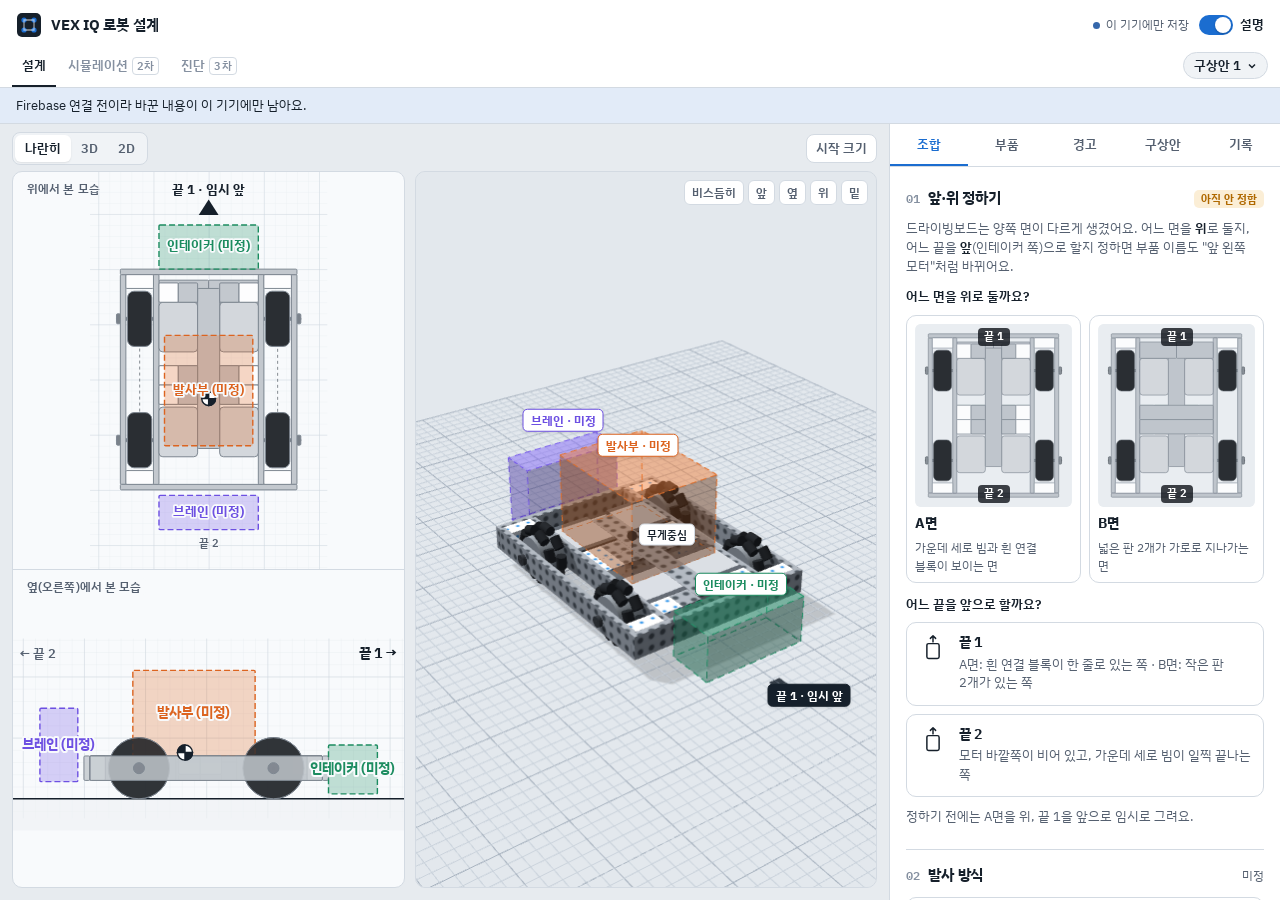
==== index.html @ 3db0b835 "VEX IQ 로봇 설계 앱 1차 (설계 탭) 올리기 - 설치형 웹앱(PWA): 안드로이드·맥·윈도우에서 설치해 쓰고, 인터넷이 없어도 열림 - 구글 로그인 + Firestore 공" ====
<!doctype html>
<html lang="ko">
<head>
<meta charset="utf-8">
<meta name="viewport" content="width=device-width,initial-scale=1,viewport-fit=cover">
<title>VEX IQ 로봇 설계</title>
<meta name="description" content="VEX IQ Level Up 로봇 구도를 옵션으로 조합하고 2D 도면·3D로 확인하며 같이 고치는 앱">
<meta name="theme-color" content="#ffffff" media="(prefers-color-scheme: light)">
<meta name="theme-color" content="#192028" media="(prefers-color-scheme: dark)">
<meta name="mobile-web-app-capable" content="yes">
<meta name="apple-mobile-web-app-title" content="VEX 설계">
<link rel="manifest" href="manifest.webmanifest">
<link rel="icon" href="icons/favicon-32.png" sizes="32x32">
<link rel="apple-touch-icon" href="icons/apple-touch-icon.png">
<link rel="preconnect" href="https://fonts.googleapis.com">
<link rel="preconnect" href="https://fonts.gstatic.com" crossorigin>
<link rel="stylesheet" href="https://fonts.googleapis.com/css2?family=IBM+Plex+Mono:wght@400;500;600&family=IBM+Plex+Sans+KR:wght@400;500;600;700&display=swap">
<style>:root{color-scheme:light;padding:env(safe-area-inset-top,0px) 0 env(safe-area-inset-bottom,0px)}body{margin:0;font:14px system-ui,sans-serif}img{max-width:100%}[hidden]{display:none!important}
:root{
  /* Layout: drafting table — 2D drawing beside the 3D model, configurator rail on the right; on phones the model pins to the top and the rail scrolls under it */
  --bg:#e7ebef; --paper:#f8fafc; --surface:#ffffff; --surface-2:#f0f3f6;
  --ink:#16202b; --muted:#556070; --faint:#8590a0;
  --line:#d3dae2; --line-strong:#b2bcc7;
  --accent:#1b6dd0; --accent-soft:#e0ecfb; --accent-ink:#ffffff;
  --c-launch:#dc6420; --c-intake:#1c8c60; --c-brain:#6d50e2; --c-custom:#4c6990;
  --ok:#1b8253; --warn:#b06900; --danger:#c93232; --info:#3567ab;
  --ok-soft:#ddf2e7; --warn-soft:#fbeed6; --danger-soft:#fbe3e3; --info-soft:#e2ebf8;
  --p-beam:#c3c8ce; --p-edge:#7f8892; --p-conn:#fdfdfe; --p-motor:#d3d7dc; --p-cap:#686e76;
  --p-wheel:#2a2e33; --p-shaft:#7a818a; --p-band:#bf8526; --p-bag:#e6b51a;
  --grid:#e4e9ee; --grid-major:#cbd3dc;
  --scene-bg:#e3e8ed; --scene-grid:#cbd3dc; --scene-grid-major:#a9b4c0;
  --shadow:0 1px 2px rgba(20,30,45,.06),0 6px 18px rgba(20,30,45,.08);
  --f-sans:"IBM Plex Sans KR","Apple SD Gothic Neo","Malgun Gothic",system-ui,sans-serif;
  --f-mono:"IBM Plex Mono",ui-monospace,SFMono-Regular,Menlo,monospace;
  --r:10px; --r-sm:7px;
  --vh-view:clamp(270px,46vh,470px);
}
@media (prefers-color-scheme:dark){:root:not([data-theme="light"]){
  --bg:#0e1318; --paper:#141a21; --surface:#192028; --surface-2:#202933;
  --ink:#e2e8ee; --muted:#99a4b0; --faint:#6b7785;
  --line:#27303a; --line-strong:#3a4552;
  --accent:#5aa1ff; --accent-soft:#15304f; --accent-ink:#06101c;
  --c-launch:#ff8c4b; --c-intake:#3cc18b; --c-brain:#9c88ff; --c-custom:#88a4c9;
  --ok:#3bcd8c; --warn:#f0a53f; --danger:#ff6a6a; --info:#6fa8ff;
  --ok-soft:#11331f; --warn-soft:#382811; --danger-soft:#3b1717; --info-soft:#142944;
  --p-beam:#a4abb4; --p-edge:#d1d6dc; --p-conn:#e8ecf0; --p-motor:#b4bac2; --p-cap:#4b525a;
  --p-wheel:#090b0d; --p-shaft:#9ba2aa; --p-band:#e0a54a; --p-bag:#f2c632;
  --grid:#1b232c; --grid-major:#2a3440;
  --scene-bg:#11171d; --scene-grid:#222b35; --scene-grid-major:#34404d;
  --shadow:0 1px 2px rgba(0,0,0,.3),0 8px 22px rgba(0,0,0,.3);
  color-scheme:dark}}
:root[data-theme="dark"]{
  --bg:#0e1318; --paper:#141a21; --surface:#192028; --surface-2:#202933;
  --ink:#e2e8ee; --muted:#99a4b0; --faint:#6b7785;
  --line:#27303a; --line-strong:#3a4552;
  --accent:#5aa1ff; --accent-soft:#15304f; --accent-ink:#06101c;
  --c-launch:#ff8c4b; --c-intake:#3cc18b; --c-brain:#9c88ff; --c-custom:#88a4c9;
  --ok:#3bcd8c; --warn:#f0a53f; --danger:#ff6a6a; --info:#6fa8ff;
  --ok-soft:#11331f; --warn-soft:#382811; --danger-soft:#3b1717; --info-soft:#142944;
  --p-beam:#a4abb4; --p-edge:#d1d6dc; --p-conn:#e8ecf0; --p-motor:#b4bac2; --p-cap:#4b525a;
  --p-wheel:#090b0d; --p-shaft:#9ba2aa; --p-band:#e0a54a; --p-bag:#f2c632;
  --grid:#1b232c; --grid-major:#2a3440;
  --scene-bg:#11171d; --scene-grid:#222b35; --scene-grid-major:#34404d;
  --shadow:0 1px 2px rgba(0,0,0,.3),0 8px 22px rgba(0,0,0,.3);
  color-scheme:dark}

*{box-sizing:border-box}
[hidden]{display:none!important}
html,body{height:100%}
body{background:var(--bg);color:var(--ink);font-family:var(--f-sans);font-size:14px;line-height:1.5;-webkit-font-smoothing:antialiased;-webkit-tap-highlight-color:transparent;word-break:keep-all;overflow-wrap:break-word}
button,input,select{font:inherit;color:inherit}
button{cursor:pointer}
button:disabled{cursor:not-allowed}
:focus-visible{outline:2px solid var(--accent);outline-offset:2px}
.mono{font-family:var(--f-mono);font-variant-numeric:tabular-nums}
.app{display:flex;flex-direction:column;min-height:100%}

/* ---------- header ---------- */
.hd{background:var(--surface);border-bottom:1px solid var(--line);padding-inline:16px;position:relative;z-index:8}
.hd-row{display:flex;align-items:center;gap:10px;min-height:50px}
.brand{display:flex;align-items:center;gap:9px;min-width:0}
.brand-mark{width:26px;height:26px;flex:none}
.brand-name{font-weight:700;font-size:15px;letter-spacing:-.015em;white-space:nowrap;overflow:hidden;text-overflow:ellipsis}
.hd-right{margin-left:auto;display:flex;align-items:center;gap:10px;flex:none}
.sync{display:inline-flex;align-items:center;gap:6px;font-size:12px;color:var(--muted);white-space:nowrap}
.sync i{width:7px;height:7px;border-radius:50%;background:var(--faint);display:inline-block}
.sync[data-s="saved"] i{background:var(--ok)}
.sync[data-s="saving"] i{background:var(--warn)}
.sync[data-s="error"] i,.sync[data-s="ro"] i{background:var(--danger)}
.sync[data-s="local"] i{background:var(--info)}
.peers{display:flex;align-items:center}
.peer{display:inline-flex;align-items:center;gap:6px;font-size:12px;color:var(--muted);padding:2px 8px 2px 2px;border:1px solid var(--line);border-radius:99px;background:var(--surface-2);margin-left:4px;max-width:150px}
.peer img,.peer .av{width:20px;height:20px;border-radius:50%;flex:none}
.peer .av{display:grid;place-items:center;font-size:10px;font-weight:700;color:#fff}
.peer .pn{white-space:nowrap;overflow:hidden;text-overflow:ellipsis}
.switch{display:inline-flex;align-items:center;gap:7px;cursor:pointer;user-select:none;font-size:13px;font-weight:600}
.switch input{position:absolute;opacity:0;width:1px;height:1px}
.switch .sw{width:34px;height:20px;border-radius:99px;background:var(--line-strong);position:relative;transition:background .15s;flex:none}
.switch .sw::after{content:"";position:absolute;top:2px;left:2px;width:16px;height:16px;border-radius:50%;background:var(--surface);box-shadow:0 1px 2px rgba(0,0,0,.25);transition:transform .15s}
.switch input:checked+.sw{background:var(--accent)}
.switch input:checked+.sw::after{transform:translateX(14px)}
.switch input:focus-visible+.sw{outline:2px solid var(--accent);outline-offset:2px}
.apptabs{display:flex;align-items:center;gap:2px;overflow-x:auto;scrollbar-width:none;margin-inline:-4px}
.apptabs::-webkit-scrollbar{display:none}
.apptab{border:0;background:none;padding:6px 10px 9px;font-size:13px;font-weight:600;color:var(--muted);border-bottom:2px solid transparent;white-space:nowrap}
.apptab.on{color:var(--ink);border-bottom-color:var(--ink)}
.apptab:disabled{color:var(--faint);cursor:default}
.apptab small{font-size:10.5px;font-weight:600;letter-spacing:.02em;border:1px solid var(--line);border-radius:4px;padding:0 4px;margin-left:4px;color:var(--faint)}
.design-pick{margin-left:auto;display:inline-flex;align-items:center;gap:6px;border:1px solid var(--line);background:var(--surface-2);border-radius:99px;padding:3px 10px;font-size:12.5px;font-weight:600;white-space:nowrap;max-width:46vw;margin-bottom:5px}
.design-pick span{overflow:hidden;text-overflow:ellipsis}
.banner{padding:8px 16px;font-size:13px;background:var(--info-soft);color:var(--ink);border-bottom:1px solid var(--line)}
.banner[data-k="ro"]{background:var(--warn-soft)}

/* ---------- work area ---------- */
.work{flex:1;display:grid;grid-template-columns:minmax(0,1fr);min-height:0}
.views{position:sticky;top:env(safe-area-inset-top,0px);z-index:6;height:var(--vh-view);background:var(--bg);border-bottom:1px solid var(--line);display:grid;grid-template-rows:auto minmax(0,1fr);min-width:0}
.app.big .views{--vh-view:74vh}
.vbar{display:flex;align-items:center;gap:8px;padding:8px 12px 6px;min-width:0;flex-wrap:nowrap;overflow-x:auto;scrollbar-width:none}
.vbar::-webkit-scrollbar{display:none}
.seg{display:inline-flex;background:var(--surface-2);border:1px solid var(--line);border-radius:8px;padding:2px;flex:none}
.seg button{border:0;background:none;padding:4px 10px;border-radius:6px;font-size:12.5px;font-weight:600;color:var(--muted);white-space:nowrap}
.seg button.on{background:var(--surface);color:var(--ink);box-shadow:0 1px 2px rgba(0,0,0,.08)}
.tool{border:1px solid var(--line);background:var(--surface);border-radius:8px;padding:4px 9px;font-size:12.5px;font-weight:600;color:var(--muted);white-space:nowrap;flex:none;display:inline-flex;align-items:center;gap:5px}
.tool.on{color:var(--accent);border-color:var(--accent);background:var(--accent-soft)}
.vbar .grow{flex:1}
.stage{position:relative;display:grid;grid-template-columns:minmax(0,1fr);grid-template-rows:minmax(0,1fr);min-height:0;padding:0 12px 12px;gap:10px}
.pane2d,.pane3d{position:relative;min-height:0;min-width:0;border-radius:var(--r);overflow:hidden;border:1px solid var(--line)}
.pane2d{background:var(--paper);display:grid;grid-template-rows:minmax(0,1fr);gap:0}
.pane3d{background:var(--scene-bg)}
.views[data-v="3d"] .pane2d{display:none}
.views[data-v="2d"] .pane3d{display:none}
.sv{position:relative;min-height:0;overflow:hidden}
.sv+.sv{border-top:1px solid var(--line)}
.sv-cap{position:absolute;top:8px;left:10px;font-size:11.5px;font-weight:600;color:var(--muted);letter-spacing:.01em;pointer-events:none;background:var(--paper);padding:0 4px;border-radius:4px}
.sv svg{position:absolute;inset:0;width:100%;height:100%;display:block;touch-action:none;user-select:none;-webkit-user-select:none}
.pane2d[data-only="top"] .sv[data-sv="side"],.pane2d[data-only="side"] .sv[data-sv="top"]{display:none}
#cv{position:absolute;inset:0;width:100%;height:100%;display:block;touch-action:none}
.labels{position:absolute;inset:0;pointer-events:none;overflow:hidden}
.lbl{position:absolute;transform:translate(-50%,-100%);font-size:11.5px;font-weight:700;padding:2px 7px;border-radius:5px;background:var(--surface);color:var(--ink);border:1px solid var(--line);white-space:nowrap;box-shadow:0 1px 3px rgba(0,0,0,.12)}
.lbl[data-m="launcher"]{color:var(--c-launch);border-color:var(--c-launch)}
.lbl[data-m="intake"]{color:var(--c-intake);border-color:var(--c-intake)}
.lbl[data-m="brain"]{color:var(--c-brain);border-color:var(--c-brain)}
.lbl.front{background:var(--ink);color:var(--surface);border-color:var(--ink)}
.lbl.com{font-weight:600;font-size:11px}
.cam{position:absolute;top:8px;right:8px;display:flex;gap:4px;flex-wrap:wrap;justify-content:flex-end;max-width:70%}
.cam button{border:1px solid var(--line);background:var(--surface);border-radius:6px;font-size:11.5px;font-weight:600;padding:3px 7px;color:var(--muted)}
.nogl{position:absolute;inset:0;display:grid;place-items:center;text-align:center;padding:24px;color:var(--muted);font-size:13px}
.pick{position:absolute;left:12px;right:12px;bottom:12px;z-index:3;background:var(--surface);border:1px solid var(--line);border-radius:var(--r);box-shadow:var(--shadow);padding:10px 12px;display:grid;grid-template-columns:minmax(0,1fr) auto;gap:4px 10px;align-items:start;max-width:520px}
.pick h4{margin:0;font-size:14px;font-weight:700;display:flex;align-items:center;gap:8px;flex-wrap:wrap}
.pick p{margin:0;font-size:12.5px;color:var(--muted);grid-column:1/-1;max-width:62ch}
.pick .acts{display:flex;gap:6px;align-items:center}
.x{border:0;background:none;color:var(--muted);font-size:18px;line-height:1;padding:2px 6px;border-radius:6px}

/* chips */
.chip{display:inline-flex;align-items:center;gap:5px;font-size:11px;font-weight:700;letter-spacing:.02em;padding:1px 7px;border-radius:99px;border:1px solid var(--line);color:var(--muted);background:var(--surface-2);white-space:nowrap}
.chip.g-drive{color:var(--ink)}
.chip.g-launcher{color:var(--c-launch);border-color:color-mix(in srgb,var(--c-launch) 45%,transparent)}
.chip.g-intake{color:var(--c-intake);border-color:color-mix(in srgb,var(--c-intake) 45%,transparent)}
.chip.g-brain{color:var(--c-brain);border-color:color-mix(in srgb,var(--c-brain) 45%,transparent)}
.chip.g-custom{color:var(--c-custom)}
.chip.ghost{border-style:dashed}
.lv{display:inline-flex;align-items:center;font-size:11px;font-weight:700;padding:1px 7px;border-radius:5px;white-space:nowrap}
.lv-danger{background:var(--danger-soft);color:var(--danger)}
.lv-warn{background:var(--warn-soft);color:var(--warn)}
.lv-info{background:var(--info-soft);color:var(--info)}
.lv-ok{background:var(--ok-soft);color:var(--ok)}

/* ---------- panel ---------- */
.panel{background:var(--surface);min-width:0}
.ptabs{position:sticky;top:calc(env(safe-area-inset-top,0px) + var(--vh-view));z-index:5;display:grid;grid-template-columns:repeat(5,minmax(0,1fr));background:var(--surface);border-bottom:1px solid var(--line)}
.app.big .ptabs{top:calc(env(safe-area-inset-top,0px) + 74vh)}
.ptab{border:0;background:none;padding:11px 2px 9px;font-size:13px;font-weight:600;color:var(--muted);border-bottom:2px solid transparent;white-space:nowrap;display:inline-flex;align-items:center;justify-content:center;gap:4px}
.ptab.on{color:var(--accent);border-bottom-color:var(--accent)}
.ptab .n{font-family:var(--f-mono);font-size:10.5px;font-weight:600;min-width:17px;height:17px;border-radius:99px;display:inline-grid;place-items:center;padding:0 4px;background:var(--danger);color:#fff}
.ptab .n.w{background:var(--warn)}
.pbody{padding:6px 16px 40px;padding-bottom:calc(40px + env(safe-area-inset-bottom,0px))}
.sec{padding-block:14px;border-bottom:1px solid var(--line)}
.sec:last-child{border-bottom:0}
.sec-h{display:flex;align-items:baseline;gap:8px;margin:0 0 10px}
.sec-h h3{margin:0;font-size:15px;font-weight:700;letter-spacing:-.01em;text-wrap:balance}
.sec-h .num{font-family:var(--f-mono);font-size:11.5px;font-weight:600;color:var(--faint)}
.sec-h .aside{margin-left:auto;font-size:12px;color:var(--muted);white-space:nowrap}
.hint{font-size:12.5px;color:var(--muted);margin:0 0 10px;max-width:64ch}
.hint b{color:var(--ink);font-weight:600}
.ex-only{}
.app.noex .ex-only{display:none!important}

/* option cards — 설명 켜짐: 한 줄 한 카드(아이콘 | 이름·설명·장단점), 꺼짐: 아이콘 타일 격자 */
.cards{display:grid;grid-template-columns:minmax(0,1fr);gap:8px}
.card{position:relative;text-align:left;border:1px solid var(--line);background:var(--surface);border-radius:var(--r);padding:10px 12px;display:grid;grid-template-columns:28px minmax(0,1fr);gap:3px 12px;align-items:start;min-width:0;transition:border-color .12s,background .12s}
.card:hover{border-color:var(--line-strong)}
.card.on{border-color:var(--accent);background:var(--accent-soft);box-shadow:inset 0 0 0 1px var(--accent)}
.card svg.ic{width:28px;height:28px;color:var(--ink);grid-row:1/4;margin-top:1px}
.card.on svg.ic{color:var(--accent)}
.card .nm{font-weight:700;font-size:14px;line-height:1.35;min-width:0;grid-column:2}
.card .ds{font-size:12.5px;color:var(--muted);line-height:1.45;grid-column:2}
.card .pc{grid-column:2;display:grid;grid-template-columns:minmax(0,1fr) minmax(0,1fr);gap:10px;margin-top:3px;font-size:11.5px;line-height:1.45}
.card .pc .col{display:grid;gap:2px;align-content:start}
.card .pc .li{display:grid;grid-template-columns:11px minmax(0,1fr);gap:3px}
.card .pc .li::before{font-family:var(--f-mono);font-weight:700}
.card .pc .li.p::before{content:"+";color:var(--ok)}
.card .pc .li.m::before{content:"−";color:var(--danger)}
.app.noex .cards{grid-template-columns:repeat(var(--n,3),minmax(0,1fr));gap:6px}
.app.noex .card{display:flex;flex-direction:column;align-items:center;text-align:center;gap:4px;padding:9px 6px}
.app.noex .card .nm{font-size:12px;line-height:1.3}
.app.noex .card svg.ic{width:24px;height:24px}
#sec-orient .card{grid-template-columns:28px minmax(0,1fr)}
.app.noex #sec-orient .cards{grid-template-columns:repeat(2,minmax(0,1fr))}
.undec{margin-top:8px;border:1px dashed var(--line-strong);background:none;border-radius:99px;font-size:12px;font-weight:600;color:var(--muted);padding:3px 10px}
.undec.on{border-style:solid;border-color:var(--ink);color:var(--ink)}
.slider{display:grid;grid-template-columns:minmax(0,1fr) auto;gap:4px 12px;align-items:center;margin-top:12px}
.slider label{font-weight:600;font-size:13px}
.slider output{font-family:var(--f-mono);font-weight:600;font-size:13px}
.slider input[type=range]{grid-column:1/-1;width:100%;accent-color:var(--accent);height:28px}
.slider .ds{grid-column:1/-1;font-size:12px;color:var(--muted)}
.slider.off{opacity:.45}
.minirow{display:flex;gap:8px;flex-wrap:wrap;margin-top:12px;align-items:center}
.minirow .lab{font-weight:600;font-size:13px;margin-right:4px}

/* orientation step */
.orient{display:grid;grid-template-columns:repeat(2,minmax(0,1fr));gap:8px}
.oc{border:1px solid var(--line);background:var(--surface);border-radius:var(--r);padding:8px;text-align:left;display:grid;gap:6px;min-width:0}
.oc.on{border-color:var(--accent);background:var(--accent-soft);box-shadow:inset 0 0 0 1px var(--accent)}
.oc .ph{position:relative;border-radius:6px;overflow:hidden;background:var(--surface-2);aspect-ratio:240/280;max-width:100%}
.oc .ph img{width:100%;height:100%;object-fit:cover;display:block}
.oc .ph .end{position:absolute;left:50%;transform:translateX(-50%);font-size:10.5px;font-weight:700;background:rgba(10,14,20,.78);color:#fff;padding:1px 6px;border-radius:4px;white-space:nowrap}
.oc .ph .end.t{top:4px}
.oc .ph .end.b{bottom:4px}
.oc .nm{font-weight:700;font-size:13.5px}
.oc .ds{font-size:12px;color:var(--muted);line-height:1.45}
.oq{font-weight:600;font-size:13px;margin:12px 0 8px}
.oq:first-of-type{margin-top:0}
.stat{display:flex;align-items:center;gap:8px;flex-wrap:wrap;font-size:13px}

/* parts tab */
.selbox{border:1px solid var(--line);border-radius:var(--r);padding:12px;background:var(--surface-2);display:grid;gap:10px}
.selbox h4{margin:0;font-size:16px;font-weight:700;display:flex;align-items:center;gap:8px;flex-wrap:wrap;text-wrap:balance}
.selbox .role{font-size:12.5px;color:var(--muted);margin:0}
.selbox .txt{font-size:13px;margin:0;max-width:64ch}
.kv{display:grid;grid-template-columns:auto minmax(0,1fr);gap:3px 12px;font-size:12.5px}
.kv dt{color:var(--muted)}
.kv dd{margin:0;font-variant-numeric:tabular-nums}
.mover{display:grid;grid-template-columns:auto minmax(0,1fr);gap:12px;align-items:center}
.pad{display:grid;grid-template-columns:repeat(3,44px);grid-template-rows:repeat(3,44px);gap:4px}
.pad button,.zbtn button,.step button,.sz button{border:1px solid var(--line-strong);background:var(--surface);border-radius:8px;font-size:12px;font-weight:700;color:var(--ink);display:grid;place-items:center;line-height:1.1;padding:0}
.pad button:active,.zbtn button:active,.sz button:active{background:var(--accent-soft)}
.pad .c{border-style:dashed;color:var(--muted);font-size:10.5px;font-weight:600}
.zcol{display:grid;gap:8px;justify-items:start}
.zbtn{display:flex;gap:4px}
.zbtn button{width:64px;height:40px}
.step{display:flex;gap:4px;align-items:center;font-size:12px;color:var(--muted)}
.step button{height:28px;padding:0 9px;font-size:12px}
.step button.on{border-color:var(--accent);color:var(--accent);background:var(--accent-soft)}
.sz{display:grid;grid-template-columns:auto 34px 60px 34px;gap:6px 6px;align-items:center;font-size:12.5px}
.sz button{height:30px;font-size:16px}
.sz output{text-align:center;font-family:var(--f-mono);font-size:12.5px}
.btnrow{display:flex;gap:8px;flex-wrap:wrap}
.btn{border:1px solid var(--line-strong);background:var(--surface);border-radius:8px;padding:6px 12px;font-size:13px;font-weight:600;color:var(--ink);display:inline-flex;align-items:center;gap:6px}
.btn:hover{border-color:var(--ink)}
.btn.pri{background:var(--accent);border-color:var(--accent);color:var(--accent-ink)}
.btn.dng{color:var(--danger)}
.btn.sm{padding:4px 9px;font-size:12px}
.btn:disabled{opacity:.45}
.plist{display:grid;gap:4px}
.pgrp{border:1px solid var(--line);border-radius:var(--r);overflow:hidden}
.pgrp summary{list-style:none;cursor:pointer;padding:9px 12px;font-weight:700;font-size:13px;display:flex;align-items:center;gap:8px;background:var(--surface-2)}
.pgrp summary::-webkit-details-marker{display:none}
.pgrp summary .cnt{margin-left:auto;font-family:var(--f-mono);font-size:11.5px;color:var(--faint);font-weight:600}
.pitem{display:flex;align-items:center;gap:8px;width:100%;border:0;border-top:1px solid var(--line);background:var(--surface);padding:7px 12px;text-align:left;font-size:13px}
.pitem:hover{background:var(--surface-2)}
.pitem.on{background:var(--accent-soft)}
.pitem .dot{width:10px;height:10px;border-radius:3px;flex:none;border:1px solid var(--p-edge)}
.pitem .m{margin-left:auto;font-size:11px;color:var(--warn);font-weight:700}
.pitem.hid{color:var(--faint);text-decoration:line-through}
.addgrid{display:grid;grid-template-columns:repeat(3,minmax(0,1fr));gap:6px}
.addgrid .btn{justify-content:center}
.frame{display:flex;gap:16px;flex-wrap:wrap;align-items:center}
.frame .sz{grid-template-columns:auto 34px 46px 34px}

/* warnings */
.metrics{display:grid;grid-template-columns:repeat(3,minmax(0,1fr));gap:8px}
.met{border:1px solid var(--line);border-radius:var(--r);padding:9px 10px;min-width:0}
.met .k{font-size:11.5px;color:var(--muted);font-weight:600}
.met .v{font-family:var(--f-mono);font-size:15px;font-weight:600;font-variant-numeric:tabular-nums;white-space:nowrap}
.met .v small{font-size:11px;color:var(--faint);font-weight:500;font-family:var(--f-sans)}
.met .bar{height:4px;border-radius:2px;background:var(--surface-2);margin-top:6px;overflow:hidden}
.met .bar i{display:block;height:100%;background:var(--ok)}
.met.bad .bar i{background:var(--danger)}
.met.bad .v{color:var(--danger)}
.wlist{display:grid;gap:8px}
.w{border:1px solid var(--line);border-left-width:4px;border-radius:var(--r);padding:10px 12px;display:grid;gap:4px;background:var(--surface)}
.w.danger{border-left-color:var(--danger)}
.w.warn{border-left-color:var(--warn)}
.w.info{border-left-color:var(--info)}
.w h5{margin:0;font-size:13.5px;font-weight:700;display:flex;gap:8px;align-items:center;flex-wrap:wrap}
.w p{margin:0;font-size:12.5px;color:var(--muted);max-width:66ch}
.w .btnrow{margin-top:4px}
.empty{border:1px dashed var(--line-strong);border-radius:var(--r);padding:16px;text-align:center;color:var(--muted);font-size:13px}
.rules{font-size:12.5px;color:var(--muted);display:grid;gap:3px;margin:0;padding-left:18px}
.rules b{color:var(--ink);font-weight:600}
.src{font-size:11.5px;color:var(--faint);margin-top:8px}
.src a{color:inherit}

/* designs */
.dlist{display:grid;gap:8px}
.drow{border:1px solid var(--line);border-radius:var(--r);padding:10px 12px;display:grid;grid-template-columns:auto minmax(0,1fr) auto;gap:4px 10px;align-items:center;background:var(--surface)}
.drow.cur{border-color:var(--accent);box-shadow:inset 0 0 0 1px var(--accent)}
.drow input[type=checkbox]{width:18px;height:18px;accent-color:var(--accent)}
.drow .nm{font-weight:700;font-size:14px;min-width:0;overflow:hidden;text-overflow:ellipsis;white-space:nowrap}
.drow .meta{grid-column:2/-1;font-size:12px;color:var(--muted)}
.drow .acts{grid-column:2/-1;display:flex;gap:6px;flex-wrap:wrap}
.rename{display:flex;gap:6px;grid-column:2/-1}
.rename input{flex:1;min-width:0;border:1px solid var(--line-strong);border-radius:8px;padding:5px 9px;background:var(--surface)}
.confirm{grid-column:1/-1;display:flex;gap:8px;align-items:center;flex-wrap:wrap;background:var(--danger-soft);border-radius:8px;padding:8px 10px;font-size:12.5px}

/* history */
.hlist{display:grid;gap:0}
.hrow{display:grid;grid-template-columns:30px minmax(0,1fr) auto;gap:2px 10px;padding:10px 0;border-bottom:1px solid var(--line);align-items:start}
.hrow:last-child{border-bottom:0}
.hrow img{width:26px;height:26px;border-radius:50%}
.hrow .av{width:26px;height:26px;border-radius:50%;display:grid;place-items:center;font-size:11px;font-weight:700;color:#fff}
.hrow .t{font-size:13.5px;line-height:1.4}
.hrow .t b{font-weight:700}
.hrow .m{font-size:11.5px;color:var(--faint);grid-column:2}
.hrow.undone .t{color:var(--faint);text-decoration:line-through}
.hrow .btn{grid-row:1/3;grid-column:3}
.nick{display:flex;gap:6px;align-items:center;flex-wrap:wrap;font-size:12.5px;color:var(--muted)}
.nick input{border:1px solid var(--line-strong);border-radius:8px;padding:4px 8px;width:130px;background:var(--surface)}

/* compare sheet */
.sheet{position:fixed;inset:0;z-index:40;background:color-mix(in srgb,var(--bg) 70%,transparent);backdrop-filter:blur(4px);-webkit-backdrop-filter:blur(4px);display:grid;place-items:stretch;padding:env(safe-area-inset-top,0px) 0 env(safe-area-inset-bottom,0px)}
.sheet-in{background:var(--surface);display:flex;flex-direction:column;min-height:0;max-height:100%;overflow:hidden}
@media (min-width:760px){.sheet{place-items:center;padding:24px}.sheet-in{width:min(1100px,100%);max-height:92vh;border-radius:14px;border:1px solid var(--line);box-shadow:var(--shadow)}}
.sheet-hd{display:flex;align-items:center;gap:10px;padding:12px 16px;border-bottom:1px solid var(--line)}
.sheet-hd h3{margin:0;font-size:16px}
.sheet-bd{overflow:auto;padding:12px 16px 24px}
.cmp{display:grid;gap:10px;min-width:0}
.cmp-cols{display:grid;grid-auto-flow:column;grid-auto-columns:minmax(150px,1fr);gap:10px}
.cmp-col{border:1px solid var(--line);border-radius:var(--r);overflow:hidden;min-width:0}
.cmp-col .img{background:var(--scene-bg);aspect-ratio:4/3;display:grid;place-items:center;max-width:100%}
.cmp-col .img img{width:100%;height:100%;object-fit:cover;display:block}
.cmp-col h4{margin:0;padding:8px 10px;font-size:14px;border-bottom:1px solid var(--line);white-space:nowrap;overflow:hidden;text-overflow:ellipsis}
.cmp-tab{overflow-x:auto}
.cmp-tab table{border-collapse:collapse;width:100%;font-size:12.5px}
.cmp-tab th,.cmp-tab td{text-align:left;padding:7px 8px;border-bottom:1px solid var(--line);vertical-align:top}
.cmp-tab th{color:var(--muted);font-weight:600;white-space:nowrap;width:1%}
.cmp-tab tr.diff td{background:var(--accent-soft)}
.cmp-tab td.mono{font-variant-numeric:tabular-nums}

/* toasts */
.toasts{position:fixed;left:50%;bottom:calc(16px + env(safe-area-inset-bottom,0px));transform:translateX(-50%);z-index:50;display:grid;gap:6px;justify-items:center;pointer-events:none;width:min(92vw,440px)}
.toast{background:var(--ink);color:var(--surface);font-size:13px;padding:8px 14px;border-radius:9px;box-shadow:var(--shadow);max-width:100%;animation:tin .18s ease-out}
.toast b{font-weight:700}
@keyframes tin{from{transform:translateY(6px);opacity:.4}to{transform:none;opacity:1}}
@media (prefers-reduced-motion:reduce){.toast{animation:none}.switch .sw,.switch .sw::after{transition:none}}

/* ---------- 2D drawing ---------- */
.pane2d[data-only=""]{grid-template-rows:minmax(0,1.25fr) minmax(0,1fr)}
.d2 .gminor{stroke:var(--grid);stroke-width:.05;fill:none}
.d2 .gmajor{stroke:var(--grid-major);stroke-width:.08;fill:none}
.d2 .com .q{fill:var(--ink)}
.d2 .mtxt,.d2 .com,.d2 .gtxt,.d2 .ftxt,.d2 .arrow,.d2 .sup,.d2 .lim,.d2 .floor{pointer-events:none}
.d2 .xr{fill-opacity:.82}
.d2 .pt{vector-effect:non-scaling-stroke;stroke-width:1;cursor:pointer}
.d2 .k-wall,.d2 .k-beam,.d2 .k-plate{fill:var(--p-beam);stroke:var(--p-edge)}
.d2 .k-conn{fill:var(--p-conn);stroke:var(--p-edge)}
.d2 .k-motor{fill:var(--p-motor);stroke:var(--p-edge)}
.d2 .k-wheel{fill:var(--p-wheel);stroke:var(--p-edge)}
.d2 .k-shaft,.d2 .k-collar{fill:var(--p-shaft);stroke:var(--p-edge)}
.d2 .k-band{stroke:var(--p-band);fill:none;stroke-width:1.4}
.d2 .k-bag{fill:var(--p-bag);stroke:var(--p-edge);opacity:.85}
.d2 .k-string{stroke:var(--ink);fill:none;stroke-dasharray:2 2}
.d2 .m-launcher{fill:color-mix(in srgb,var(--c-launch) 26%,transparent);stroke:var(--c-launch);stroke-dasharray:4 2}
.d2 .m-intake{fill:color-mix(in srgb,var(--c-intake) 26%,transparent);stroke:var(--c-intake);stroke-dasharray:4 2}
.d2 .m-brain{fill:color-mix(in srgb,var(--c-brain) 26%,transparent);stroke:var(--c-brain);stroke-dasharray:4 2}
.d2 .m-custom{fill:color-mix(in srgb,var(--c-custom) 30%,transparent);stroke:var(--c-custom)}
.d2 .ph-box{stroke-dasharray:6 3;stroke-width:1.4}
.d2 .ghost{fill:none;stroke-dasharray:2 3;opacity:.7;pointer-events:none}
.d2 .pt.sel{stroke:var(--accent);stroke-width:2.6;stroke-dasharray:none}
.d2 .pt.bad{stroke:var(--danger);stroke-width:2.2;stroke-dasharray:none}
.d2 .pt.peer{stroke-width:2.4;stroke-dasharray:3 2}
.d2 .floor{stroke:var(--ink);stroke-width:1.4;vector-effect:non-scaling-stroke}
.d2 .lim{stroke:var(--danger);stroke-width:1;stroke-dasharray:6 4;fill:none;vector-effect:non-scaling-stroke;opacity:.8}
.d2 .sup{stroke:var(--ink);stroke-width:1;stroke-dasharray:3 3;fill:none;vector-effect:non-scaling-stroke;opacity:.5}
.d2 .com circle{fill:var(--surface);stroke:var(--ink);stroke-width:1.4;vector-effect:non-scaling-stroke}
.d2 .com path{stroke:var(--ink);stroke-width:1.4;vector-effect:non-scaling-stroke}
.d2 .gtxt{fill:var(--muted);font-family:var(--f-sans);font-weight:600}
.d2 .ftxt{fill:var(--ink);font-family:var(--f-sans);font-weight:700}
.d2 .mtxt{font-family:var(--f-sans);font-weight:700;paint-order:stroke;stroke:var(--paper);stroke-width:.32;stroke-linejoin:round}
.d2 .mtxt.launcher{fill:var(--c-launch)}
.d2 .mtxt.intake{fill:var(--c-intake)}
.d2 .mtxt.brain{fill:var(--c-brain)}
.d2 .arrow{fill:var(--ink)}

/* ---------- wider screens ---------- */
@media (min-width:760px){
  body{overflow:hidden}
  .app{height:100%}
  .work{grid-template-columns:minmax(0,1fr) 360px;grid-template-rows:minmax(0,1fr);min-height:0;overflow:hidden}
  .views{position:relative;top:auto;height:auto;min-height:0;overflow:hidden;border-bottom:0;border-right:1px solid var(--line)}
  .app.big .views{--vh-view:auto}
  .panel{overflow-y:auto;overscroll-behavior:contain}
  .ptabs{top:0}
  .app.big .ptabs{top:0}
  .bigbtn{display:none!important}
  .pick{left:16px;right:auto;width:min(440px,calc(100% - 32px))}
}
@media (min-width:1100px){
  .work{grid-template-columns:minmax(0,1fr) 390px}
  .views[data-v="split"] .stage{grid-template-columns:minmax(0,.92fr) minmax(0,1.08fr)}
  .views[data-v="split"] .pane2d{grid-template-rows:minmax(0,1.25fr) minmax(0,1fr)}
  .views[data-v="split"] .pick{left:auto;right:24px}
}
@media (max-width:1099.98px){
  .views[data-v="split"] .pane2d{display:none}
}
@media (max-width:420px){
  .brand-name{font-size:14px}
  .sync span{display:none}
  .cards{gap:6px}
  .card{padding:9px}
}

/* 설치형 앱: 로그인 화면 */
.gate{position:fixed;inset:0;z-index:60;background:var(--bg);display:grid;place-items:center;padding:24px 16px;padding-top:calc(24px + env(safe-area-inset-top,0px))}
.gate-card{width:min(380px,100%);background:var(--surface);border:1px solid var(--line);border-radius:16px;box-shadow:var(--shadow);padding:28px 22px 22px;display:grid;gap:12px;justify-items:center;text-align:center}
.gate-mark{width:52px;height:52px}
.gate-card h2{margin:4px 0 0;font-size:20px;letter-spacing:-.02em}
.gate-card p{margin:0;color:var(--muted);font-size:14px;max-width:32ch;text-wrap:balance}
.gate-btn{width:100%;justify-content:center;padding:11px 14px;font-size:15px}
.gate-note{font-size:12.5px!important;color:var(--faint)!important}
</style>
</head>
<body>
<div id="app" class="app">
  <header class="hd">
    <div class="hd-row">
      <div class="brand">
        <svg class="brand-mark" viewBox="0 0 26 26" aria-hidden="true"><rect x="1" y="1" width="24" height="24" rx="5" fill="var(--ink)"/><g fill="var(--accent)"><circle cx="8" cy="8" r="2.6"/><circle cx="18" cy="8" r="2.6"/><circle cx="8" cy="18" r="2.6"/><circle cx="18" cy="18" r="2.6"/></g><path d="M8 8h10v10H8z" fill="none" stroke="var(--surface)" stroke-width="1.3" opacity=".55"/></svg>
        <span class="brand-name">VEX IQ 로봇 설계</span>
      </div>
      <div class="hd-right">
        <button class="tool" type="button" id="installBtn" hidden>앱 설치</button>
        <div class="peers" id="peers" aria-live="polite"></div>
        <span class="sync" id="sync" data-s="loading"><i></i><span>불러오는 중</span></span>
        <label class="switch" title="부품·옵션 설명 보이기">
          <input type="checkbox" id="explainToggle" checked>
          <span class="sw" aria-hidden="true"></span><span>설명</span>
        </label>
      </div>
    </div>
    <nav class="apptabs" aria-label="앱 탭">
      <button class="apptab on" type="button" aria-current="page">설계</button>
      <button class="apptab" type="button" disabled title="2차 버전에서 추가돼요">시뮬레이션<small>2차</small></button>
      <button class="apptab" type="button" disabled title="3차 버전에서 추가돼요">진단<small>3차</small></button>
      <button class="design-pick" id="designPick" type="button" title="구상안 바꾸기"><span id="designPickName">구상안</span><svg width="10" height="10" viewBox="0 0 10 10" aria-hidden="true"><path d="M2 3.5l3 3 3-3" fill="none" stroke="currentColor" stroke-width="1.5"/></svg></button>
    </nav>
  </header>
  <div class="banner" id="banner" hidden></div>
  <main class="work" id="work">
    <section class="views" id="views" data-v="3d" aria-label="로봇 보기">
      <div class="vbar">
        <div class="seg" id="viewSeg" role="group" aria-label="보기 방식"></div>
        <div class="seg" id="sideSeg" role="group" aria-label="2D 방향" hidden>
          <button type="button" data-sv="top" class="on">위에서</button>
          <button type="button" data-sv="side">옆에서</button>
        </div>
        <span class="grow"></span>
        <button class="tool" type="button" id="startBoxBtn" title="시작 크기 11×20×15in 상자 보기">시작 크기</button>
        <button class="tool bigbtn" type="button" id="bigBtn" title="보기 영역 크게">크게</button>
      </div>
      <div class="stage">
        <div class="pane2d" id="pane2d" data-only="top">
          <div class="sv" data-sv="top"><span class="sv-cap" id="capTop">위에서 본 모습</span><svg id="svgTop" class="d2" role="img" aria-label="위에서 본 로봇 도면"></svg></div>
          <div class="sv" data-sv="side"><span class="sv-cap">옆(오른쪽)에서 본 모습</span><svg id="svgSide" class="d2" role="img" aria-label="옆에서 본 로봇 도면"></svg></div>
        </div>
        <div class="pane3d" id="pane3d">
          <canvas id="cv" aria-label="3D 로봇 모델"></canvas>
          <div class="labels" id="labels"></div>
          <div class="cam" id="camBtns">
            <button type="button" data-cam="iso">비스듬히</button>
            <button type="button" data-cam="front">앞</button>
            <button type="button" data-cam="side">옆</button>
            <button type="button" data-cam="top">위</button>
            <button type="button" data-cam="bottom">밑</button>
          </div>
        </div>
      </div>
      <div class="pick" id="pick" hidden></div>
    </section>
    <aside class="panel" id="panel" aria-label="설계 패널">
      <div class="ptabs" role="tablist" id="ptabs">
        <button class="ptab on" role="tab" type="button" data-tab="combo">조합</button>
        <button class="ptab" role="tab" type="button" data-tab="parts">부품</button>
        <button class="ptab" role="tab" type="button" data-tab="warn">경고</button>
        <button class="ptab" role="tab" type="button" data-tab="designs">구상안</button>
        <button class="ptab" role="tab" type="button" data-tab="hist">기록</button>
      </div>
      <div class="pbody" id="pbody"></div>
    </aside>
  </main>
  <div class="sheet" id="sheet" hidden>
    <div class="sheet-in" role="dialog" aria-modal="true" aria-labelledby="sheetTitle">
      <div class="sheet-hd"><h3 id="sheetTitle">구상안 나란히 비교</h3><span class="grow" style="flex:1"></span><button class="x" type="button" id="sheetClose" aria-label="닫기">×</button></div>
      <div class="sheet-bd" id="sheetBody"></div>
    </div>
  </div>
  <div class="toasts" id="toasts" aria-live="polite"></div>
</div>

<div class="gate" id="gate" hidden>
  <div class="gate-card" role="dialog" aria-modal="true" aria-labelledby="gateTitle">
    <svg class="gate-mark" viewBox="0 0 26 26" aria-hidden="true"><rect x="1" y="1" width="24" height="24" rx="5" fill="var(--ink)"/><g fill="var(--accent)"><circle cx="8" cy="8" r="2.6"/><circle cx="18" cy="8" r="2.6"/><circle cx="8" cy="18" r="2.6"/><circle cx="18" cy="18" r="2.6"/></g><path d="M8 8h10v10H8z" fill="none" stroke="var(--surface)" stroke-width="1.3" opacity=".55"/></svg>
    <h2 id="gateTitle">VEX IQ 로봇 설계</h2>
    <p id="gateMsg">지안이와 같이 쓰는 로봇 설계 앱이에요. 구글 계정으로 로그인해 주세요.</p>
    <button class="btn pri gate-btn" type="button" id="gateLogin">구글 계정으로 로그인</button>
    <button class="btn gate-btn" type="button" id="gateOut" hidden>다른 계정으로 로그인</button>
    <p class="gate-note">등록된 계정만 들어올 수 있어요.</p>
  </div>
</div>

<script src="vendor/three.min.js"></script>
<script src="vendor/firebase-app-compat.js"></script>
<script src="vendor/firebase-auth-compat.js"></script>
<script src="vendor/firebase-firestore-compat.js"></script>
<script src="config.js"></script>
<script src="seed.js"></script>
<script>
const FACE_PHOTOS = null;
'use strict';
/* =========================================================
   VEX IQ 로봇 설계 — 데이터(옵션·부품 설명·규칙)
   단위: 1칸 = VEX IQ 구멍 간격 12.7mm = 0.5in
   ========================================================= */
const MM_PER = 12.7;
const IN_PER = 0.5;
const LIM = { w: 22, l: 40, h: 30, expL: 48 };   // 칸 (11in × 20in × 15in, 확장 24in)
const ZTOP = 3.5;                                 // 프레임 윗면 높이(칸)
const AXLE_Z = 2.5;                               // 바퀴 축 높이(칸)

const MODS = {
  launcher: { label: '발사부', cls: 'launcher' },
  intake:   { label: '인테이커', cls: 'intake' },
  brain:    { label: '브레인', cls: 'brain' },
};
const GROUP_LABEL = { drive: '드라이빙보드', launcher: '발사부', intake: '인테이커', brain: '브레인', custom: '추가한 부품' };

/* ---------- 옵션 ---------- */
const OPTS = {
  launch: {
    title: '발사 방식', step: '02',
    choices: [
      { v: 'sling_back', name: '새총 · 뒤로 당김', short: '새총(뒤로 당김)',
        desc: '포켓을 레일을 따라 뒤로 당겼다가 놓으면 고무줄 힘으로 튀어 나가요. 레일 각도가 곧 발사 각도예요.',
        pros: ['각도를 정해 두면 매번 비슷하게 날아가요', '레일 각도로 거리를 맞추기 쉬워요'],
        cons: ['레일이 길어서 위쪽 공간을 많이 써요', '당기는 장치가 큰 힘을 내야 해요'] },
      { v: 'sling_down', name: '새총 · 아래로 당김', short: '새총(아래로 당김)',
        desc: '높은 틀에 건 고무줄을 아래로 끌어 내렸다가 놓아서 위쪽으로 쏴요.',
        pros: ['가파르게 올라가서 높은 골에 떨어뜨리기 좋아요', '로봇 길이를 적게 차지해요'],
        cons: ['틀이 높아져서 시작 높이 15in를 넘지 않게 주의', '무게중심이 높아져요'] },
      { v: 'catapult', name: '투석기 팔', short: '투석기 팔',
        desc: '고무줄로 당긴 팔이 휘둘러 올라가다가 멈춤대에 부딪혀 멈추면 빈백이 날아가요.',
        pros: ['구조가 단순하고 빨리 다시 쏠 수 있어요', '슬립기어로 당기면 걸쇠가 필요 없어요'],
        cons: ['새총보다 거리·각도를 맞추기 어려워요', '멈출 때 충격이 커서 부품이 헐거워지기 쉬워요'] },
      { v: 'lift', name: '들어 올려 넣기', short: '들어 올려 넣기',
        desc: '쏘지 않고 빈백을 들어 올려서 골에 직접 내려놓아요.',
        pros: ['가장 정확해요', '빈백이 경기장 밖으로 날아갈 일이 없어요'],
        cons: ['골 바로 앞까지 가야 해서 느려요', '높은 골에 닿으려면 리프트가 길어야 해요'] },
    ]
  },
  dir: {
    title: '발사 방향', step: '03',
    choices: [
      { v: 'front', name: '앞', short: '앞',
        desc: '인테이커가 있는 앞쪽으로 쏴요.',
        pros: ['줍고 바로 쏘니 운전이 쉬워요'],
        cons: ['빈백이 인테이커 위를 넘어가야 해요'] },
      { v: 'back', name: '뒤', short: '뒤',
        desc: '인테이커 반대쪽인 뒤쪽으로 쏴요.',
        pros: ['포켓이 인테이커 가까이 와서 빈백 옮기기가 쉬워요'],
        cons: ['쏠 때마다 로봇을 돌려야 해서 운전이 헷갈릴 수 있어요'] },
    ]
  },
  intake: {
    title: '인테이커', step: '04',
    choices: [
      { v: 'roller', name: '롤러', short: '롤러',
        desc: '앞에서 돌아가는 롤러가 바닥의 빈백을 빨아들여요.',
        pros: ['빠르고, 대충 맞춰도 들어와요', '말랑한 빈백에 잘 맞아요'],
        cons: ['모터가 하나 더 필요해요', '두 개를 한꺼번에 빨아들이면 규칙 위반'] },
      { v: 'claw', name: '집게', short: '집게',
        desc: '손가락 두 개로 빈백을 집어요.',
        pros: ['딱 1개만 잡아서 규칙에 안전해요', '들어 올려 넣기와 잘 맞아요'],
        cons: ['느리고, 위치를 정확히 맞춰야 해요'] },
      { v: 'conveyor', name: '컨베이어', short: '컨베이어',
        desc: '비스듬한 벨트가 빈백을 바닥에서 위로 실어 날라요.',
        pros: ['바닥에서 발사부까지 한 번에 올려 줘요'],
        cons: ['부품이 많고 무거워요', '벨트 위에 빈백이 2개 이상 있으면 규칙 위반'] },
    ]
  },
  brain: {
    title: '브레인 위치', step: '05',
    choices: [
      { v: 'side', name: '옆면', short: '옆면',
        desc: '로봇 오른쪽 옆면에 세워서 달아요.',
        pros: ['화면과 포트가 잘 보여요', '위쪽 공간을 발사부에 양보해요'],
        cons: ['무게가 한쪽으로 쏠려요', '옆에서 부딪히면 다칠 수 있어요'] },
      { v: 'back', name: '뒤쪽', short: '뒤쪽',
        desc: '로봇 뒤 끝에 세워서 달아요.',
        pros: ['앞쪽 인테이커 무게와 균형이 맞아요', '선 정리가 쉬워요'],
        cons: ['로봇이 길어져요', '뒤로 쏘면 발사 길을 막을 수 있어요'] },
      { v: 'top', name: '위쪽', short: '위쪽',
        desc: '로봇 위에 눕혀서 달아요.',
        pros: ['가운데라 균형이 좋고 화면이 잘 보여요'],
        cons: ['발사부와 자리를 다퉈요', '무게중심이 높아져요'] },
    ]
  },
  pull: {
    title: '당기는 장치',
    choices: [
      { v: 'winch', name: '윈치', short: '윈치',
        desc: '모터가 줄을 감아서 포켓을 당겨요.',
        pros: ['당기는 길이를 자유롭게 정해요', '부품이 적어요'],
        cons: ['줄이 엉킬 수 있어요', '놓아 줄 걸쇠가 필요해요'] },
      { v: 'rack', name: '랙기어', short: '랙기어',
        desc: '톱니가 일자로 붙은 막대(랙)를 모터 기어가 밀고 당겨요.',
        pros: ['튼튼하고 위치를 정확히 맞춰요'],
        cons: ['랙 길이만큼 공간이 필요해요', '걸쇠가 필요해요'] },
      { v: 'slip', name: '슬립기어', short: '슬립기어',
        desc: '이빨 일부를 깎아 낸 기어예요. 돌다가 이빨 없는 곳에서 저절로 놓아줘요.',
        pros: ['걸쇠가 필요 없어요', '계속 돌리기만 하면 연속 발사'],
        cons: ['고무줄이 세면 이빨이 미끄러질 수 있어요', '당기는 거리가 기어 크기로 정해져요'] },
    ]
  },
};
const SLIDERS = {
  bands: { label: '고무줄 개수', min: 1, max: 8, step: 1, unit: '개',
    desc: '많을수록 세게(멀리) 날아가요. 대신 당기는 장치와 틀이 더 큰 힘을 버텨야 해요. 실제 거리는 2차 시뮬레이션에서 확인해요.' },
  rail: { label: '레일 각도', min: 15, max: 85, step: 1, unit: '°',
    desc: '레일이 바닥과 이루는 각도가 곧 발사 각도예요. 45° 근처가 가장 멀리 가고, 더 세우면 높이 올라가요.' },
  railCat: { label: '발사 각도(멈춤대)', desc: '멈춤대 위치가 발사 각도를 정해요. 팔이 멈추는 순간 빈백이 팔과 직각 방향으로 날아가요.' },
};
const SLING = v => v === 'sling_back' || v === 'sling_down';
const optName = (k, v) => { if (v == null) return '미정'; const c = OPTS[k].choices.find(c => c.v === v); return c ? c.short : String(v); };

/* ---------- 부품 설명 ---------- */
const KIND = {
  omni:      { name: '옴니휠', role: '바퀴', vis: 'wheel',
    text: '바퀴 둘레에 작은 롤러가 달린 바퀴예요. 앞뒤로는 보통 바퀴처럼 구르고, 옆으로는 롤러가 굴러서 미끄러져요. 그래서 제자리 회전이 부드러워요. 지름 약 5칸(64mm), 한 바퀴 돌면 약 200mm 가요.' },
  motor:     { name: 'IQ 스마트 모터', role: '바퀴나 장치를 돌리는 힘', vis: 'motor',
    text: '브레인과 선으로 연결하는 모터예요. 안에 각도 센서가 있어서 얼마나 돌았는지 정확히 알아요. 이 드라이빙보드는 바퀴마다 1개씩, 모두 4개를 써요.' },
  shaft:     { name: '축', role: '모터 힘을 바퀴로 전달', vis: 'shaft',
    text: '네모난 금속 막대예요. 네모 구멍(모터, 바퀴)에 끼우면 같이 돌고, 빔의 둥근 구멍에서는 헛돌면서 받쳐져요. 끼우는 순서: 모터 → 축 → 안쪽 빔 → 스페이서 → 바퀴 → 스페이서 → 바깥 빔 → 칼라.' },
  collar:    { name: '칼라', role: '축이 빠지지 않게 잡기', vis: 'shaft',
    text: '축 끝에 끼우는 고리예요. 축이 옆으로 빠지지 않게 잡아 줘요. 너무 꽉 밀어 조이면 바퀴가 뻑뻑해져요.' },
  wallOuter: { name: '바깥 빔', role: '프레임 옆 테두리', vis: 'wall',
    text: '프레임 바깥 테두리예요. 바퀴 축의 바깥쪽 끝을 받쳐서 축이 양쪽에서 지지돼요.' },
  wallInner: { name: '안쪽 빔', role: '바퀴 안쪽 지지', vis: 'wall',
    text: '바퀴 안쪽을 받치는 빔이에요. 바퀴가 안쪽 빔과 바깥 빔 사이에 끼어 있어서 축이 휘지 않아요. 모터가 이 빔 바로 안쪽에 붙어 있어요.' },
  wallEnd:   { name: '끝 빔', role: '프레임 앞뒤 테두리', vis: 'wall',
    text: '프레임 양쪽 끝을 막는 빔이에요. 옆 빔들을 이어서 네모 틀을 만들어요.' },
  cornerConn:{ name: '모서리 코너 연결부', role: '빔끼리 직각으로 연결', vis: 'conn',
    text: '모서리에서 바깥 빔·안쪽 빔·끝 빔을 이어 주는 흰색 연결 부품이에요. 파란 핀으로 고정해요.' },
  connBlock: { name: '흰 연결 블록', role: '판과 빔을 직각으로 연결', vis: 'conn',
    text: '흰색 코너 커넥터예요. 판과 빔을 직각으로 이어 줘요. 파란 핀으로 고정해요.' },
  centerBeam:{ name: '가운데 세로 빔', role: '로봇 가운데 뼈대', vis: 'beam',
    text: '로봇 가운데를 길게 지나는 빔이에요. 가로 연결판들이 여기에 붙어서 프레임이 비틀리지 않게 잡아 줘요.' },
  crossPlate:{ name: '가로 연결판', role: '가운데 빔과 연결 블록 잇기', vis: 'plate',
    text: '가운데 세로 빔과 양옆 흰 연결 블록을 잇는 작은 판이에요.' },
  widePlate: { name: '넓은 판', role: '양쪽 안쪽 빔 잇기', vis: 'plate',
    text: 'B면 가운데를 가로로 지나는 판이에요. 양쪽 안쪽 빔을 이어서 프레임을 단단하게 해요.' },
  smallPlate:{ name: '작은 판', role: '끝 1 쪽 보강', vis: 'plate',
    text: 'B면에서 끝 1 쪽을 가로지르는 작은 판이에요. A면의 흰 연결 블록과 같이 이 부분을 단단하게 잡아요.' },
  // 발사부
  basePlate: { name: '발사부 받침판', role: '발사부를 프레임에 고정', vis: 'plate', text: '발사부 부품들을 프레임 위에 고정하는 판이에요.' },
  slingFrame:{ name: '새총 틀', role: '고무줄을 거는 기둥', vis: 'beam', text: '고무줄을 거는 양쪽 기둥이에요. 높을수록 고무줄을 길게 당길 수 있어요.' },
  band:      { name: '고무줄', role: '튕기는 힘', vis: 'band', text: '늘어났다 돌아오는 힘으로 포켓이나 팔을 튕겨요. 개수가 많을수록 세져요.' },
  pocket:    { name: '포켓', role: '빈백 1개 받침', vis: 'plate', text: '빈백 1개를 담는 받침이에요. 규칙상 로봇은 한 번에 빈백 1개만 가질 수 있어서 1개용으로 만들어요.' },
  rail:      { name: '레일', role: '포켓이 미끄러지는 길', vis: 'beam', text: '포켓이 미끄러지는 길이에요. 레일 각도가 곧 발사 각도예요.' },
  railSup:   { name: '레일 받침', role: '레일 아래쪽 지지', vis: 'beam', text: '레일 아래쪽 끝을 받쳐 주는 블록이에요.' },
  winch:     { name: '윈치(줄 감개)', role: '줄을 감아 당기기', vis: 'shaft', text: '모터 축에 달린 실패예요. 줄을 감아서 포켓을 당겨요.' },
  string:    { name: '줄', role: '윈치와 포켓 연결', vis: 'string', text: '윈치가 감는 줄이에요. 걸쇠가 놓아주면 포켓이 튀어 나가요.' },
  rack:      { name: '랙기어', role: '일자 톱니 막대', vis: 'beam', text: '톱니가 일자로 붙은 막대예요. 모터에 달린 작은 기어(피니언)가 돌면서 밀고 당겨요.' },
  pinion:    { name: '피니언 기어', role: '랙을 움직이는 작은 기어', vis: 'shaft', text: '모터 축에 달린 작은 기어예요. 랙의 톱니와 맞물려 돌아요.' },
  slipGear:  { name: '슬립기어', role: '자동으로 놓아주는 기어', vis: 'shaft', text: '이빨 일부를 깎아 낸 기어예요. 이빨 있는 부분이 당기다가, 이빨 없는 부분에 오면 저절로 놓아줘서 걸쇠가 필요 없어요.' },
  latch:     { name: '걸쇠', role: '당긴 포켓 붙잡기', vis: 'conn', text: '당긴 포켓을 붙잡아 두었다가 놓아주는 고리예요. 슬립기어를 쓰면 필요 없어요.' },
  launchMotor:{ name: '발사부 모터', role: '당기는 장치를 돌림', vis: 'motor', text: '당기는 장치(윈치·랙기어·슬립기어)를 돌리는 모터예요.' },
  arm:       { name: '투석기 팔', role: '휘둘러 던지는 팔', vis: 'beam', text: '한쪽 끝이 회전축에 고정된 팔이에요. 끝의 컵에 빈백을 담고 휘둘러 던져요.' },
  armStop:   { name: '팔이 멈춘 위치', role: '참고용 그림', vis: 'ghost', text: '팔이 멈춤대에 닿았을 때의 위치예요. 이때 빈백이 날아가요.' },
  cup:       { name: '컵', role: '빈백을 담는 곳', vis: 'plate', text: '팔 끝에서 빈백을 담는 받침이에요.' },
  pivot:     { name: '회전축', role: '팔이 도는 축', vis: 'shaft', text: '투석기 팔이 도는 축이에요.' },
  pivotTower:{ name: '축 받침대', role: '회전축을 받치는 기둥', vis: 'beam', text: '회전축을 양쪽에서 받치는 기둥이에요.' },
  stopper:   { name: '멈춤대', role: '팔을 정해진 각도에서 멈춤', vis: 'beam', text: '팔이 정해진 각도에서 멈추게 하는 막대예요. 팔이 멈추는 순간 빈백이 날아가요. 멈춤대 위치가 발사 각도를 정해요.' },
  stopPost:  { name: '멈춤대 기둥', role: '멈춤대 받침', vis: 'beam', text: '멈춤대를 받치는 기둥이에요.' },
  bandAnchor:{ name: '고무줄 고리', role: '고무줄 한쪽 끝을 거는 곳', vis: 'beam', text: '고무줄 한쪽 끝을 거는 곳이에요.' },
  liftTower: { name: '리프트 기둥', role: '캐리지가 오르내리는 길', vis: 'beam', text: '캐리지가 오르내리는 길이에요. 경기 시작 후에는 높이 제한이 없어서 위로 더 늘릴 수 있어요.' },
  carriage:  { name: '캐리지', role: '리프트를 타고 오르내리는 판', vis: 'plate', text: '리프트 기둥을 타고 오르내리는 판이에요.' },
  tray:      { name: '받침', role: '빈백을 올려 두는 곳', vis: 'plate', text: '빈백을 올려 두는 곳이에요. 골 위에서 기울여 내려놓아요.' },
  liftMotor: { name: '리프트 모터', role: '캐리지를 올리고 내림', vis: 'motor', text: '줄이나 체인으로 캐리지를 올리고 내리는 모터예요.' },
  // 인테이커
  roller:    { name: '롤러', role: '빈백을 빨아들이는 막대', vis: 'shaft', text: '돌아가면서 바닥의 빈백을 안쪽으로 빨아들이는 막대예요.' },
  intakeArm: { name: '롤러 팔', role: '롤러를 잡아 주는 판', vis: 'plate', text: '롤러를 양쪽에서 잡아 주는 판이에요.' },
  intakeMotor:{ name: '인테이크 모터', role: '인테이커를 돌림', vis: 'motor', text: '롤러·집게·벨트를 움직이는 모터예요.' },
  clawArm:   { name: '집게 팔', role: '집게를 앞으로 내밀기', vis: 'beam', text: '집게를 앞으로 내밀어 주는 팔이에요.' },
  wrist:     { name: '손목 판', role: '손가락을 다는 곳', vis: 'plate', text: '집게 손가락이 달리는 판이에요.' },
  finger:    { name: '집게 손가락', role: '빈백을 잡는 손가락', vis: 'beam', text: '빈백을 양쪽에서 집는 손가락이에요.' },
  belt:      { name: '컨베이어 벨트', role: '빈백을 위로 실어 나름', vis: 'plate', text: '비스듬히 놓인 벨트예요. 돌면서 빈백을 위로 실어 날라요.' },
  guide:     { name: '옆 가이드', role: '빈백이 떨어지지 않게 막기', vis: 'plate', text: '벨트 양옆을 막아서 빈백이 떨어지지 않게 해요.' },
  leg:       { name: '받침 다리', role: '벨트 위쪽 지지', vis: 'beam', text: '컨베이어 위쪽을 받쳐 주는 다리예요.' },
  // 브레인
  brain:     { name: 'IQ 브레인', role: '로봇의 두뇌', vis: 'brain', text: '로봇의 두뇌예요. 모터·센서를 꽂는 포트가 12개 있고, 컨트롤러 신호를 받아 모터를 움직여요.' },
  battery:   { name: 'IQ 배터리', role: '전기를 공급', vis: 'battery', text: '브레인 뒤쪽 홈에 끼워 쓰는 충전 배터리예요. 브레인과 함께 움직이고, 무거운 편이라 위치가 무게중심에 영향을 줘요.' },
  // 미정 상자
  phLauncher:{ name: '발사부 자리', role: '아직 안 정함', vis: 'ph', text: '발사 방식을 아직 안 골랐어요. 조합 탭에서 고르면 이 상자가 그 모양으로 바뀌어요.' },
  phIntake:  { name: '인테이커 자리', role: '아직 안 정함', vis: 'ph', text: '인테이커를 아직 안 골랐어요. 조합 탭에서 고르면 이 상자가 바뀌어요.' },
  phBrain:   { name: '브레인·배터리 자리', role: '아직 안 정함', vis: 'ph', text: '브레인 위치를 아직 안 정했어요. 브레인과 배터리가 들어갈 크기의 상자예요.' },
  bag:       { name: '빈백 (크기 비교용)', role: '득점 물체 · 로봇 부품 아님', vis: 'bag', text: '득점 물체예요. 크기는 약 2인치(4칸)로 잡았어요(실측 필요). 로봇 부품이 아니라서 무게·크기 계산에서 빠져요.' },
  // 추가 부품
  cBeam:     { name: '빔', role: '추가한 부품', vis: 'beam', text: '직접 추가한 빔이에요. 위치와 크기를 칸 단위로 맞출 수 있어요.' },
  cPlate:    { name: '판', role: '추가한 부품', vis: 'plate', text: '직접 추가한 판이에요.' },
  cMotor:    { name: '모터', role: '추가한 부품', vis: 'motor', text: '직접 추가한 IQ 스마트 모터예요.' },
  cConn:     { name: '연결 블록', role: '추가한 부품', vis: 'conn', text: '직접 추가한 연결 블록이에요.' },
  cWheel:    { name: '바퀴', role: '추가한 부품', vis: 'wheel', text: '직접 추가한 바퀴예요.' },
  cBox:      { name: '임시 상자', role: '추가한 부품', vis: 'ph', text: '아직 모양을 정하지 않은 부품 자리를 잡아 두는 상자예요.' },
};
const ADDABLE = [
  { kind: 'cBeam', label: '빔', s: [1, 10, 0.5], mass: 0 },
  { kind: 'cPlate', label: '판', s: [4, 8, 0.5], mass: 0 },
  { kind: 'cMotor', label: '모터', s: [3.5, 4.5, 2], mass: 75 },
  { kind: 'cConn', label: '연결 블록', s: [1.75, 1.75, 1.5], mass: 3 },
  { kind: 'cWheel', label: '바퀴', s: [2.2, 5, 5], mass: 40, cyl: true },
  { kind: 'cBox', label: '임시 상자', s: [4, 4, 4], mass: 40 },
];

/* ---------- 경기 규칙 요약 ---------- */
const RULES = [
  ['시작 크기', '폭 11 × 길이 20 × 높이 15in 안에 들어가야 해요 (SG1·R3).'],
  ['시작 후', '길이 24in까지 늘어날 수 있고 폭은 11in 그대로, 높이는 제한 없어요 (SG2·SG3).'],
  ['빈백 보유', '한 번에 1개만 가질 수 있어요 (SG6).'],
  ['밖으로 나간 빈백', '경기장 밖으로 나가면 다시 못 써요 (SG4).'],
  ['L4 골', '노란 빈백만 점수가 돼요 (SC5).'],
  ['점수', '바닥 골 1 · L1 3 · L2 6 · L3 12 · L4 16점.'],
];

/* ---------- 아이콘(32×32, 선) ---------- */
const ICON = {
  sling_back: '<path d="M9 27V17M9 17L4 8M9 17l5-9"/><path d="M4 8l17 7M14 8l7 7" opacity=".55"/><rect x="20" y="12.5" width="5" height="5" rx="1"/><path d="M28 24h-8m0 0l3-2.5M20 24l3 2.5"/>',
  sling_down: '<path d="M6 27V5M26 27V5"/><path d="M6 6l10 13M26 6L16 19" opacity=".55"/><rect x="13" y="18" width="6" height="4" rx="1"/><path d="M16 24v5m0 0l-2.5-2.5M16 29l2.5-2.5"/>',
  catapult: '<path d="M3 28h26M12 28l4-9 4 9"/><path d="M16 19L5 13"/><path d="M3 10.5c.5 3 3 4 5 3.5"/><path d="M22 6a12 12 0 0 1 6 9" stroke-dasharray="2 2"/>',
  lift: '<path d="M8 28V4M22 28V4"/><rect x="9" y="13" width="12" height="4" rx="1"/><path d="M21 15h6"/><path d="M15 9V3m0 0l-2.5 2.5M15 3l2.5 2.5"/>',
  front: '<rect x="9" y="11" width="14" height="17" rx="2"/><path d="M16 9V2m0 0l-3 3m3-3l3 3"/>',
  back: '<rect x="9" y="4" width="14" height="17" rx="2"/><path d="M16 23v7m0 0l-3-3m3 3l3-3"/>',
  roller: '<circle cx="16" cy="13" r="7"/><path d="M16 6a7 7 0 0 1 7 7" stroke-dasharray="0"/><path d="M23 13l-2-2.5M23 13l2-2.5"/><rect x="11" y="23" width="10" height="5" rx="2"/>',
  claw: '<path d="M16 3v9M10 12h12M10 12l-2 9 3 4M22 12l2 9-3 4"/><rect x="13" y="20" width="6" height="5" rx="1.5"/>',
  conveyor: '<path d="M4 26L26 8"/><path d="M6 29L28 11"/><circle cx="5" cy="27.5" r="2"/><circle cx="27" cy="9.5" r="2"/><rect x="12" y="15" width="5" height="4" rx="1" transform="rotate(-39 14.5 17)"/>',
  side: '<rect x="7" y="5" width="13" height="22" rx="2"/><rect x="22" y="10" width="5" height="12" rx="1" fill="currentColor"/>',
  bback: '<rect x="9" y="3" width="14" height="19" rx="2"/><rect x="11" y="24" width="10" height="5" rx="1" fill="currentColor"/>',
  top: '<rect x="7" y="5" width="18" height="22" rx="2"/><rect x="11" y="10" width="10" height="12" rx="1" fill="currentColor"/>',
  winch: '<circle cx="11" cy="16" r="6"/><circle cx="11" cy="16" r="2"/><path d="M11 10h17"/><rect x="25" y="7" width="4" height="6" rx="1"/>',
  rack: '<path d="M3 22h26M4 22v-3h2v3M9 22v-3h2v3M14 22v-3h2v3M19 22v-3h2v3M24 22v-3h2v3"/><circle cx="16" cy="11" r="5"/>',
  slip: '<circle cx="16" cy="16" r="9"/><path d="M16 4v3M24.5 7.5l-2 2M28 16h-3M7.5 7.5l2 2M4 16h3"/><path d="M8 23l16-0" stroke-dasharray="1.5 2"/>',
  none: '<rect x="6" y="6" width="20" height="20" rx="3" stroke-dasharray="3 3"/><path d="M13 13.5a3 3 0 1 1 4 2.8c-.8.4-1 1-1 1.7M16 21v.5"/>',
};
const OPT_ICON = { sling_back: 'sling_back', sling_down: 'sling_down', catapult: 'catapult', lift: 'lift',
  front: 'front', back: 'back', roller: 'roller', claw: 'claw', conveyor: 'conveyor',
  side: 'side', bback: 'bback', top: 'top', winch: 'winch', rack: 'rack', slip: 'slip' };
function iconSvg(name) {
  return `<svg class="ic" viewBox="0 0 32 32" fill="none" stroke="currentColor" stroke-width="1.7" stroke-linecap="round" stroke-linejoin="round" aria-hidden="true">${ICON[name] || ICON.none}</svg>`;
}

/* =========================================================
   로봇 모델: 설계 문서 → 부품 목록
   좌표(칸): x = 오른쪽+, y = 앞+, z = 위+, 바닥 z=0, 로봇 가운데 x=y=0
   드라이빙보드는 "사진 좌표"(u: A면 사진 왼→오, v: 끝1→끝2, zf: B면→A면)로
   만든 뒤 앞·위 선택에 맞춰 뒤집어 놓는다.
   ========================================================= */
const r2 = n => Math.round(n * 2) / 2;
const clamp = (n, a, b) => Math.max(a, Math.min(b, n));
const clone = o => (o == null ? o : JSON.parse(JSON.stringify(o)));
const isObj = o => o && typeof o === 'object' && !Array.isArray(o);
function deepMerge(t, p) {
  for (const k of Object.keys(p)) {
    const v = p[k];
    if (isObj(v) && isObj(t[k])) deepMerge(t[k], v);
    else t[k] = clone(v);
  }
  return t;
}
const add3 = (a, b) => [a[0] + b[0], a[1] + b[1], a[2] + b[2]];

function defaultDesign(name) {
  const now = Date.now();
  return {
    name: name || '구상안 1', deleted: false,
    frame: { w: 16, l: 20 },
    orient: { top: null, front: null },
    opts: { launch: null, dir: 'front', intake: null, brain: null, bands: 4, rail: 40, pull: 'winch' },
    mods: {}, edits: {}, added: {}, notes: '',
    createdAt: now, createdBy: null, updatedAt: now, updatedBy: null,
  };
}
function normDesign(d) {
  const def = defaultDesign();
  const o = Object.assign({}, def, d || {});
  o.frame = Object.assign({}, def.frame, (d && d.frame) || {});
  o.frame.w = clamp(Number(o.frame.w) || 16, 14, 24);
  o.frame.l = clamp(Number(o.frame.l) || 20, 19, 32);
  o.orient = Object.assign({}, def.orient, (d && d.orient) || {});
  o.opts = Object.assign({}, def.opts, (d && d.opts) || {});
  o.opts.bands = clamp(Math.round(Number(o.opts.bands) || 4), 1, 8);
  o.opts.rail = clamp(Math.round(Number(o.opts.rail) || 40), 15, 85);
  o.mods = Object.assign({}, (d && d.mods) || {});
  o.edits = Object.assign({}, (d && d.edits) || {});
  o.added = Object.assign({}, (d && d.added) || {});
  return o;
}

/* ---------- 방향 변환 ---------- */
function orientT(d) {
  const W = d.frame.w, L = d.frame.l;
  const top = (d.orient && d.orient.top) || 'A';
  const front = (d.orient && d.orient.front) || 'end1';
  const sx = ((top === 'A') === (front === 'end1')) ? 1 : -1;
  const sy = front === 'end1' ? -1 : 1;
  const zf = top === 'B';
  return {
    W, L, sx, sy, zf, top, front,
    decided: !!(d.orient && d.orient.top && d.orient.front),
    p: (u, v, z) => [sx * (u - W / 2), sy * (v - L / 2), zf ? 2 * AXLE_Z - z : z],
    inv: (dx, dy, dz) => [sx * dx, sy * dy, zf ? -dz : dz],
  };
}

/* ---------- 부품 만들기 도우미 ---------- */
function P_box(key, kind, c, s, o) { return Object.assign({ key, kind, shape: 'box', c, s, rx: 0, collide: true }, o || {}); }
function P_rng(key, kind, x0, x1, y0, y1, z0, z1, o) {
  return P_box(key, kind, [(x0 + x1) / 2, (y0 + y1) / 2, (z0 + z1) / 2], [x1 - x0, y1 - y0, z1 - z0], o);
}
function P_cyl(key, kind, c, axis, r, len, o) {
  const s = axis === 'x' ? [len, 2 * r, 2 * r] : axis === 'y' ? [2 * r, len, 2 * r] : [2 * r, 2 * r, len];
  return Object.assign({ key, kind, shape: 'cyl', c, axis, r, len, s, rx: 0, collide: true }, o || {});
}
function P_line(key, kind, a, b, w, o) {
  return Object.assign({ key, kind, shape: 'line', a, b, w: w || 0.07,
    c: [(a[0] + b[0]) / 2, (a[1] + b[1]) / 2, (a[2] + b[2]) / 2], s: [0, 0, 0], rx: 0, collide: false }, o || {});
}
/* y-z 평면에서 p0→p1 방향으로 기울어진 상자 (x는 cx 중심) */
function P_pitch(key, kind, cx, p0, p1, w, thick, nOff, o) {
  const dy = p1[0] - p0[0], dz = p1[1] - p0[1];
  const len = Math.hypot(dy, dz);
  let ang = Math.atan2(dz, dy) * 180 / Math.PI;
  if (ang > 90) ang -= 180; if (ang <= -90) ang += 180;
  const t = ang * Math.PI / 180, n = [-Math.sin(t), Math.cos(t)];
  const c = [cx, (p0[0] + p1[0]) / 2 + n[0] * (nOff || 0), (p0[1] + p1[1]) / 2 + n[1] * (nOff || 0)];
  return P_box(key, kind, c, [w, len, thick], Object.assign({ rx: ang }, o || {}));
}
function aabb(p) {
  if (p.shape === 'line') {
    const r = p.w || 0.07;
    return { min: [0, 1, 2].map(i => Math.min(p.a[i], p.b[i]) - r), max: [0, 1, 2].map(i => Math.max(p.a[i], p.b[i]) + r) };
  }
  const t = (p.rx || 0) * Math.PI / 180, c = Math.abs(Math.cos(t)), s = Math.abs(Math.sin(t));
  const hx = p.s[0] / 2, hy = c * p.s[1] / 2 + s * p.s[2] / 2, hz = s * p.s[1] / 2 + c * p.s[2] / 2;
  return { min: [p.c[0] - hx, p.c[1] - hy, p.c[2] - hz], max: [p.c[0] + hx, p.c[1] + hy, p.c[2] + hz] };
}
const KMASS = { omni: 40, motor: 75, shaft: 3, collar: 1, cornerConn: 4, connBlock: 3, launchMotor: 75, intakeMotor: 75,
  liftMotor: 75, brain: 190, battery: 110, band: 1.5, string: 0.5, bag: 0, armStop: 0, cMotor: 75, cWheel: 40, cConn: 3 };
function massFor(p) {
  if (p.mass != null) return p.mass;
  if (KMASS[p.kind] != null) return KMASS[p.kind];
  if (p.ph) { const v = p.s[0] * p.s[1] * p.s[2]; return Math.round(v * 0.5); }
  const a = [...p.s].sort((x, y) => x - y);
  return Math.round(0.45 * a[1] * a[2] * 10) / 10;
}

/* ---------- 드라이빙보드 (사진으로 잡은 구도) ---------- */
function driveSpecs(W, L) {
  const S = [];
  const R = (key, kind, u0, u1, v0, v1, z0, z1, t) => S.push({ key, kind, shape: 'box', u0, u1, v0, v1, z0, z1, t: t || {} });
  const C = (key, kind, uc, vc, zc, r, len, t) => S.push({ key, kind, shape: 'cyl', uc, vc, zc, r, len, t: t || {} });
  R('wallL', 'wallOuter', 0, 0.5, 0.5, L - 0.5, 1.5, 3.5, { side: 'L', face: 'frame' });
  R('wallR', 'wallOuter', W - 0.5, W, 0.5, L - 0.5, 1.5, 3.5, { side: 'R', face: 'frame' });
  R('wallE1', 'wallEnd', 0, W, 0, 0.5, 1.5, 3.5, { end: '1', face: 'frame' });
  R('wallE2', 'wallEnd', 0, W, L - 0.5, L, 1.5, 3.5, { end: '2', face: 'frame' });
  R('innerL', 'wallInner', 3.0, 3.5, 0.5, L - 0.5, 1.5, 3.5, { side: 'L', face: 'frame' });
  R('innerR', 'wallInner', W - 3.5, W - 3.0, 0.5, L - 0.5, 1.5, 3.5, { side: 'R', face: 'frame' });
  for (const e of ['1', '2']) {
    const cv0 = e === '1' ? 0.5 : L - 1.75, cv1 = e === '1' ? 1.75 : L - 0.5;
    const wv = e === '1' ? 4.5 : L - 4.5;
    const mv0 = e === '1' ? 3.0 : L - 7.5, mv1 = e === '1' ? 7.5 : L - 3.0;
    for (const s of ['L', 'R']) {
      const t = { end: e, side: s, face: 'frame' }, id = e + s, Lf = s === 'L';
      R('cc_' + id, 'cornerConn', Lf ? 0.5 : W - 3.0, Lf ? 3.0 : W - 0.5, cv0, cv1, 1.5, 3.5, t);
      C('wheel_' + id, 'omni', Lf ? 1.75 : W - 1.75, wv, AXLE_Z, 2.5, 2.2, t);
      R('shaft_' + id, 'shaft', Lf ? -0.35 : W - 5.0, Lf ? 5.0 : W + 0.35, wv - 0.13, wv + 0.13, AXLE_Z - 0.13, AXLE_Z + 0.13, Object.assign({ nc: true }, t));
      C('collar_' + id, 'collar', Lf ? -0.175 : W + 0.175, wv, AXLE_Z, 0.45, 0.35, t);
      R('motor_' + id, 'motor', Lf ? 3.5 : W - 7.0, Lf ? 7.0 : W - 3.5, mv0, mv1, 1.5, 3.5, t);
    }
  }
  // A면: 가운데 세로 빔 + 흰 연결 블록 줄(끝1 쪽 1줄, 가운데 2줄)
  R('beamC', 'centerBeam', W / 2 - 1, W / 2 + 1, 1.75, L - 3.75, 3.0, 3.5, { face: 'A' });
  const mc = clamp(L / 2 + 0.5, 9.3, L - 9.3);
  const rows = [['T', 1.25, 3.0, '1'], ['M1', mc - 1.75, mc, null], ['M2', mc, mc + 1.75, null]];
  for (const [r, v0, v1, e] of rows) {
    R(`r${r}_cL`, 'connBlock', 3.5, 5.25, v0, v1, 2.0, 3.5, { face: 'A', side: 'L', end: e, row: r });
    R(`r${r}_pL`, 'crossPlate', 5.25, W / 2 - 1, v0, v1, 3.0, 3.5, { face: 'A', side: 'L', end: e, row: r });
    R(`r${r}_pR`, 'crossPlate', W / 2 + 1, W - 5.25, v0, v1, 3.0, 3.5, { face: 'A', side: 'R', end: e, row: r });
    R(`r${r}_cR`, 'connBlock', W - 5.25, W - 3.5, v0, v1, 2.0, 3.5, { face: 'A', side: 'R', end: e, row: r });
  }
  // B면: 넓은 판 2개(가운데), 작은 판 2개(끝1 쪽)
  R('wideB1', 'widePlate', 3.5, W - 3.5, mc - 1.75, mc, 1.5, 2.0, { face: 'B', row: 'M1' });
  R('wideB2', 'widePlate', 3.5, W - 3.5, mc, mc + 1.75, 1.5, 2.0, { face: 'B', row: 'M2' });
  R('smallBL', 'smallPlate', 3.5, W / 2, 1.0, 3.0, 1.5, 2.0, { face: 'B', side: 'L', end: '1' });
  R('smallBR', 'smallPlate', W / 2, W - 3.5, 1.0, 3.0, 1.5, 2.0, { face: 'B', side: 'R', end: '1' });
  return S;
}

function buildDrive(d, T, out, hidden) {
  for (const sp of driveSpecs(T.W, T.L)) {
    const ed = (d.edits && d.edits[sp.key]) || null;
    if (ed && ed.hidden) { hidden.push({ key: sp.key, kind: sp.kind, tags: sp.t, group: 'drive' }); continue; }
    const dx = (ed && ed.dx) || 0, dy = (ed && ed.dy) || 0, dz = (ed && ed.dz) || 0;
    const dw = (ed && ed.dw) || 0, dl = (ed && ed.dl) || 0, dh = (ed && ed.dh) || 0;
    let p;
    if (sp.shape === 'cyl') {
      p = P_cyl(sp.key, sp.kind, T.p(sp.uc + dx, sp.vc + dy, sp.zc + dz), 'x', Math.max(0.2, sp.r + dl / 2), Math.max(0.25, sp.len + dw));
    } else {
      p = P_box(sp.key, sp.kind,
        T.p((sp.u0 + sp.u1) / 2 + dx, (sp.v0 + sp.v1) / 2 + dy, (sp.z0 + sp.z1) / 2 + dz),
        [Math.max(0.25, sp.u1 - sp.u0 + dw), Math.max(0.25, sp.v1 - sp.v0 + dl), Math.max(0.25, sp.z1 - sp.z0 + dh)]);
    }
    p.group = 'drive'; p.mod = null; p.tags = sp.t; p.collide = !sp.t.nc;
    p.edited = !!(dx || dy || dz || dw || dl || dh);
    out.push(p);
  }
}

/* ---------- 발사부 ---------- */
function mirrorY(p) { p.c[1] = -p.c[1]; p.rx = -(p.rx || 0); if (p.a) { p.a[1] = -p.a[1]; p.b[1] = -p.b[1]; } }
function shiftPart(p, v) { p.c = add3(p.c, v); if (p.a) { p.a = add3(p.a, v); p.b = add3(p.b, v); } }
function finishMod(P, d, mod, mirror) {
  for (const p of P) { p.mod = mod; p.group = mod; }
  if (mirror) P.forEach(mirrorY);
  const m = d.mods && d.mods[mod];
  if (m && (m.dx || m.dy || m.dz)) P.forEach(p => shiftPart(p, [m.dx || 0, m.dy || 0, m.dz || 0]));
  return P;
}
function bagPart(key, c, rx) { return P_box(key, 'bag', c, [3.8, 3.8, 1.6], { rx: rx || 0, bag: true, collide: false, mass: 0 }); }

function buildLauncher(d, T) {
  const o = d.opts, hw = T.W / 2, iw = hw - 3.5, z0 = ZTOP, P = [];
  const add = p => (P.push(p), p);
  if (!o.launch) {
    add(P_rng('L:ph', 'phLauncher', -iw + 0.5, iw - 0.5, -6, 4, z0, z0 + 7, { ph: true, mass: 250 }));
    return finishMod(P, d, 'launcher', o.dir === 'back');
  }
  const N = clamp(o.bands | 0, 1, 8);
  const awayFromPosts = (cy, half, yT) => (cy + half > yT - 0.6 && cy - half < yT + 0.6) ? yT - 0.6 - half : cy;
  if (SLING(o.launch)) {
    const down = o.launch === 'sling_down';
    const thd = clamp(o.rail, 15, 85), th = thd * Math.PI / 180;
    const Lr = down ? 9.5 : 11, yT = down ? 1.5 : 3.0, zB = z0 + 1.2;
    const u = [Math.cos(th), Math.sin(th)], n = [-Math.sin(th), Math.cos(th)];
    const B = [yT - Lr * u[0], zB], Tp = [yT, zB + Lr * u[1]];
    add(P_rng('L:base', 'basePlate', -4, 4, Math.min(-7, B[0] - 1), 5, z0, z0 + 0.5, { mass: 30 }));
    add(P_pitch('L:rail', 'rail', 0, B, Tp, 2.4, 0.4, 0, { mass: 20 }));
    add(P_rng('L:railsup', 'railSup', -1.2, 1.2, B[0] - 0.5, B[0] + 0.5, z0 + 0.5, zB - 0.3, { mass: 4 }));
    const postTop = Tp[1] + 1.2;
    add(P_rng('L:postL', 'slingFrame', -3.1, -2.4, yT - 0.5, yT + 0.5, z0 + 0.5, postTop, { mass: 12 }));
    add(P_rng('L:postR', 'slingFrame', 2.4, 3.1, yT - 0.5, yT + 0.5, z0 + 0.5, postTop, { mass: 12 }));
    const dc = down ? 5.5 : 6.5;
    const Pc = [Tp[0] - u[0] * dc + n[0] * 0.6, Tp[1] - u[1] * dc + n[1] * 0.6];
    add(P_box('L:pocket', 'pocket', [0, Pc[0], Pc[1]], [4.0, 3.0, 0.8], { rx: thd, mass: 8 }));
    add(bagPart('L:bag', [0, Pc[0] + n[0] * 1.2, Pc[1] + n[1] * 1.2], thd));
    const bk = [Pc[0] - u[0] * 1.3 + n[0] * 0.2, Pc[1] - u[1] * 1.3 + n[1] * 0.2];
    for (let i = 0; i < N; i++) {
      const sd = i % 2 === 0 ? -1 : 1, k = Math.floor(i / 2);
      add(P_line('L:band' + i, 'band', [sd * 2.75, yT, postTop - 0.4 - k * 0.3], [sd * 1.8, bk[0], bk[1] - k * 0.1], 0.07));
    }
    const mzc = z0 + 0.5, mzt = z0 + 4.0;
    if (o.pull === 'winch' || !o.pull) {
      const cy = awayFromPosts(B[0] + 1.5, 2.25, yT);
      add(P_rng('L:motor', 'launchMotor', 2.5, 4.5, cy - 2.25, cy + 2.25, mzc, mzt));
      add(P_cyl('L:winch', 'winch', [1.6, cy, z0 + 1.6], 'x', 0.8, 1.6, { mass: 6 }));
      add(P_line('L:string', 'string', [1.0, cy, z0 + 2.4], [0, bk[0], bk[1]], 0.04));
      add(P_box('L:latch', 'latch', [0, Pc[0] - u[0] * 1.9 - n[0] * 0.55, Pc[1] - u[1] * 1.9 - n[1] * 0.55], [1.2, 0.8, 0.8], { rx: thd, mass: 4 }));
    } else if (o.pull === 'rack') {
      const mid = [(B[0] + Tp[0]) / 2, (B[1] + Tp[1]) / 2];
      add(P_box('L:rack', 'rack', [0, mid[0] - n[0] * 0.55, mid[1] - n[1] * 0.55], [0.5, Lr - 2, 0.5], { rx: thd, mass: 12 }));
      add(P_cyl('L:pinion', 'pinion', [0.9, mid[0] - n[0] * 1.25, mid[1] - n[1] * 1.25], 'x', 0.9, 0.5, { mass: 4 }));
      const cy = awayFromPosts(mid[0], 2.25, yT);
      add(P_rng('L:motor', 'launchMotor', 2.5, 4.5, cy - 2.25, cy + 2.25, mzc, mzt));
      add(P_box('L:latch', 'latch', [0, Pc[0] - u[0] * 1.9 - n[0] * 0.55, Pc[1] - u[1] * 1.9 - n[1] * 0.55], [1.2, 0.8, 0.8], { rx: thd, mass: 4 }));
    } else {
      const gz = Math.max(z0 + 2.1, Pc[1] - 1.6);
      add(P_cyl('L:slip', 'slipGear', [2.3, Pc[0], gz], 'x', 1.5, 0.5, { mass: 8 }));
      const cy = awayFromPosts(Pc[0], 2.25, yT);
      add(P_rng('L:motor', 'launchMotor', 2.6, 4.6, cy - 2.25, cy + 2.25, mzc, mzt));
    }
  } else if (o.launch === 'catapult') {
    add(P_rng('L:base', 'basePlate', -4, 4, -7, 5, z0, z0 + 0.5, { mass: 30 }));
    const Py = 3.0, Pz = z0 + 3.0, La = 10;
    add(P_rng('L:towerL', 'pivotTower', -3.1, -2.4, Py - 0.5, Py + 0.5, z0 + 0.5, Pz + 0.6, { mass: 6 }));
    add(P_rng('L:towerR', 'pivotTower', 2.4, 3.1, Py - 0.5, Py + 0.5, z0 + 0.5, Pz + 0.6, { mass: 6 }));
    add(P_cyl('L:pivot', 'pivot', [0, Py, Pz], 'x', 0.22, 6.6, { collide: false, mass: 4 }));
    const bc = -12 * Math.PI / 180, a = [-Math.cos(bc), Math.sin(bc)];
    const A0 = [Py, Pz], A1 = [Py + a[0] * La, Pz + a[1] * La];
    const arm = add(P_pitch('L:arm', 'arm', 0, A0, A1, 1.0, 0.6, 0, { mass: 20 }));
    const ft = arm.rx * Math.PI / 180, an = [-Math.sin(ft), Math.cos(ft)];
    const cupC = [Py + a[0] * (La - 1.6) + an[0] * 0.75, Pz + a[1] * (La - 1.6) + an[1] * 0.75];
    add(P_box('L:cup', 'cup', [0, cupC[0], cupC[1]], [4.0, 3.2, 1.0], { rx: arm.rx, mass: 8 }));
    add(bagPart('L:bag', [0, cupC[0] + an[0] * 1.3, cupC[1] + an[1] * 1.3], arm.rx));
    const bs = (90 - clamp(o.rail, 15, 85)) * Math.PI / 180;
    const as = [-Math.cos(bs), Math.sin(bs)], tv = [Math.sin(bs), Math.cos(bs)];
    const Sp = [Py + as[0] * 6 + tv[0] * 0.75, Pz + as[1] * 6 + tv[1] * 0.75];
    add(P_rng('L:stop', 'stopper', -3.0, 3.0, Sp[0] - 0.4, Sp[0] + 0.4, Sp[1] - 0.4, Sp[1] + 0.4, { mass: 8 }));
    add(P_rng('L:stopL', 'stopPost', -3.0, -2.55, Sp[0] - 0.3, Sp[0] + 0.3, z0 + 0.5, Sp[1] - 0.4, { mass: 4 }));
    add(P_rng('L:stopR', 'stopPost', 2.55, 3.0, Sp[0] - 0.3, Sp[0] + 0.3, z0 + 0.5, Sp[1] - 0.4, { mass: 4 }));
    add(P_pitch('L:armStop', 'armStop', 0, A0, [Py + as[0] * La, Pz + as[1] * La], 1.0, 0.6, 0, { ghost: true, collide: false, mass: 0 }));
    add(P_rng('L:anchor', 'bandAnchor', -2.2, 2.2, 4.4, 5.0, z0 + 0.5, z0 + 1.6, { mass: 6 }));
    const Ab = [Py + a[0] * 2.8, Pz + a[1] * 2.8];
    for (let i = 0; i < N; i++) {
      const sd = i % 2 === 0 ? -1 : 1, k = Math.floor(i / 2);
      add(P_line('L:band' + i, 'band', [sd * (0.35 + k * 0.12), Ab[0], Ab[1] - 0.3], [sd * (1.2 + k * 0.25), 4.7, z0 + 1.4], 0.07));
    }
    add(P_rng('L:motor', 'launchMotor', 2.5, 4.5, -3.0, 1.5, z0 + 0.5, z0 + 4.0));
    add(P_cyl('L:slip', 'slipGear', [2.2, -0.75, z0 + 2.4], 'x', 1.5, 0.5, { mass: 8 }));
  } else { // lift
    add(P_rng('L:towerL', 'liftTower', -3.4, -2.6, 4.0, 5.0, z0, z0 + 13, { mass: 15 }));
    add(P_rng('L:towerR', 'liftTower', 2.6, 3.4, 4.0, 5.0, z0, z0 + 13, { mass: 15 }));
    add(P_rng('L:carriage', 'carriage', -2.6, 2.6, 5.0, 5.8, z0 + 2.0, z0 + 6.0, { mass: 10 }));
    add(P_rng('L:tray', 'tray', -2.2, 2.2, 5.8, 9.4, z0 + 2.0, z0 + 2.6, { mass: 8 }));
    add(bagPart('L:bag', [0, 7.6, z0 + 2.6 + 0.85], 0));
    add(P_rng('L:motor', 'liftMotor', -1.0, 1.0, -0.5, 4.0, z0, z0 + 3.5));
  }
  return finishMod(P, d, 'launcher', o.dir === 'back');
}

/* ---------- 인테이커 (항상 앞쪽) ---------- */
function buildIntake(d, T) {
  const o = d.opts, hl = T.L / 2, hw = T.W / 2, iw = hw - 3.5, P = [];
  const add = p => (P.push(p), p);
  if (!o.intake) {
    add(P_rng('I:ph', 'phIntake', -iw, iw, hl, hl + 4.0, 0.4, 4.4, { ph: true, mass: 120 }));
  } else if (o.intake === 'roller') {
    add(P_rng('I:armL', 'intakeArm', -4.6, -4.0, hl, hl + 3.6, 0.8, 4.3, { mass: 6 }));
    add(P_rng('I:armR', 'intakeArm', 4.0, 4.6, hl, hl + 3.6, 0.8, 4.3, { mass: 6 }));
    add(P_cyl('I:roller', 'roller', [0, hl + 2.6, 1.5], 'x', 1.2, 8.0, { mass: 15 }));
    add(P_rng('I:motor', 'intakeMotor', 4.6, 6.6, hl, hl + 4.5, 0.8, 4.3));
  } else if (o.intake === 'claw') {
    add(P_rng('I:mount', 'wrist', -2.8, 2.8, hl, hl + 0.6, 1.0, 4.4, { mass: 6 }));
    add(P_rng('I:arm', 'clawArm', -0.8, 0.8, hl + 0.6, hl + 3.4, 3.4, 4.2, { mass: 8 }));
    add(P_rng('I:wrist', 'wrist', -2.6, 2.6, hl + 3.4, hl + 4.0, 1.0, 4.2, { mass: 6 }));
    add(P_rng('I:fingerL', 'finger', -2.6, -2.0, hl + 4.0, hl + 6.4, 0.4, 2.6, { mass: 4 }));
    add(P_rng('I:fingerR', 'finger', 2.0, 2.6, hl + 4.0, hl + 6.4, 0.4, 2.6, { mass: 4 }));
    add(P_rng('I:motor', 'intakeMotor', 2.8, 4.8, hl, hl + 4.5, 0.8, 4.3));
  } else { // conveyor
    const F = [hl + 3.4, 0.7], K = [hl - 3.6, 8.6];
    add(P_pitch('I:belt', 'belt', 0, F, K, 5.0, 0.6, 0, { mass: 25 }));
    add(P_pitch('I:guideL', 'guide', -2.75, F, K, 0.5, 1.4, 0.9, { mass: 6 }));
    add(P_pitch('I:guideR', 'guide', 2.75, F, K, 0.5, 1.4, 0.9, { mass: 6 }));
    const ly = hl - 2.2, lz = F[1] + (F[0] - ly) / (F[0] - K[0]) * (K[1] - F[1]) - 0.5;
    add(P_rng('I:legL', 'leg', -2.95, -2.45, ly - 0.25, ly + 0.25, ZTOP, lz, { mass: 3 }));
    add(P_rng('I:legR', 'leg', 2.45, 2.95, ly - 0.25, ly + 0.25, ZTOP, lz, { mass: 3 }));
    add(P_rng('I:motor', 'intakeMotor', -5.0, -3.0, K[0] - 2.25, K[0] + 2.25, K[1] - 1.75, K[1] + 1.75));
  }
  return finishMod(P, d, 'intake', false);
}

/* ---------- 브레인 + 배터리 ---------- */
function buildBrain(d, T) {
  const o = d.opts, hl = T.L / 2, hw = T.W / 2, P = [];
  const add = p => (P.push(p), p);
  if (!o.brain) {
    add(P_rng('B:ph', 'phBrain', -4.5, 4.5, -(hl + 3.6), -(hl + 0.5), 1.4, 7.4, { ph: true, mass: 300 }));
  } else if (o.brain === 'side') {
    add(P_rng('B:battery', 'battery', hw + 0.5, hw + 1.7, -2.5, 2.5, 2.0, 5.2));
    add(P_rng('B:brain', 'brain', hw + 1.7, hw + 4.1, -4.5, 4.5, 1.4, 7.4));
  } else if (o.brain === 'back') {
    add(P_rng('B:battery', 'battery', -2.5, 2.5, -(hl + 1.7), -(hl + 0.5), 2.0, 5.2));
    add(P_rng('B:brain', 'brain', -4.5, 4.5, -(hl + 4.1), -(hl + 1.7), 1.4, 7.4));
  } else {
    add(P_rng('B:battery', 'battery', -1.6, 1.6, -8.5, -3.5, ZTOP, ZTOP + 1.2));
    add(P_rng('B:brain', 'brain', -3.0, 3.0, -9.5, -0.7, ZTOP + 1.2, ZTOP + 3.6));
  }
  return finishMod(P, d, 'brain', false);
}

/* ---------- 직접 추가한 부품 ---------- */
function buildCustom(d) {
  const out = [];
  for (const id of Object.keys(d.added || {})) {
    const a = d.added[id];
    if (!a || !a.c || !a.s) continue;
    const def = ADDABLE.find(x => x.kind === a.kind) || ADDABLE[ADDABLE.length - 1];
    let p;
    if (def.cyl) p = P_cyl('C:' + id, a.kind, a.c.slice(), 'x', Math.max(0.2, a.s[1] / 2), Math.max(0.25, a.s[0]));
    else p = P_box('C:' + id, a.kind, a.c.slice(), a.s.map(v => Math.max(0.25, v)));
    p.group = 'custom'; p.mod = null; p.cid = id; p.name = a.name || KIND[a.kind].name;
    p.ph = a.kind === 'cBox';
    if (def.mass) p.mass = def.mass;
    out.push(p);
  }
  return out;
}

/* ---------- 조립 ---------- */
function unitOfPart(p) {
  if (!p) return null;
  if (p.mod) return { type: 'mod', mod: p.mod, id: 'mod:' + p.mod };
  if (p.group === 'custom') return { type: 'custom', cid: p.cid, id: 'c:' + p.cid };
  return { type: 'drive', key: p.key, id: 'd:' + p.key };
}
function partInUnit(p, u) {
  if (!u) return false;
  if (u.type === 'mod') return p.mod === u.mod;
  if (u.type === 'custom') return p.cid === u.cid;
  return p.key === u.key;
}
function buildRobot(design, drag) {
  const d = normDesign(design);
  const T = orientT(d);
  const parts = [], hidden = [];
  buildDrive(d, T, parts, hidden);
  parts.push(...buildLauncher(d, T), ...buildIntake(d, T), ...buildBrain(d, T), ...buildCustom(d));
  if (drag && drag.unit && (drag.delta[0] || drag.delta[1] || drag.delta[2])) {
    for (const p of parts) if (partInUnit(p, drag.unit)) shiftPart(p, drag.delta);
  }
  for (const p of parts) { p.mass = massFor(p); p.bb = aabb(p); }
  return { parts, hidden, T, design: d, byKey: new Map(parts.map(p => [p.key, p])) };
}

/* ---------- 이름 ---------- */
function faceWord(face, T) {
  if (face !== 'A' && face !== 'B') return '';
  if (T.decided) return face === T.top ? '윗면' : '밑면';
  return face + '면';
}
function partName(p, T) {
  if (!p) return '';
  if (p.group === 'custom') return p.name || KIND[p.kind].name;
  const base = (KIND[p.kind] && KIND[p.kind].name) || p.kind;
  if (p.group !== 'drive') {
    if (['slingFrame', 'pivotTower', 'liftTower', 'intakeArm', 'finger', 'guide', 'stopPost', 'leg'].includes(p.kind))
      return base + (p.c[0] < 0 ? ' (왼쪽)' : ' (오른쪽)');
    return base;
  }
  const t = p.tags || {}, bits = [];
  if (t.row === 'M1' || t.row === 'M2') {
    if (T.decided) bits.push(p.c[1] >= 0 ? '가운데 앞줄' : '가운데 뒷줄');
    else bits.push('가운데 ' + (t.row === 'M1' ? '1' : '2') + '줄');
  } else if (t.end) {
    if (T.decided) bits.push(p.c[1] > 0 ? '앞' : '뒤');
    else bits.push('끝' + t.end);
  }
  if (t.side) {
    if (T.decided) bits.push(p.c[0] < 0 ? '왼쪽' : '오른쪽');
    else bits.push(t.side === 'L' ? '왼쪽' : '오른쪽');
  }
  const f = faceWord(t.face, T);
  if (f && p.kind !== 'centerBeam') bits.unshift(f);
  if (p.kind === 'centerBeam' && f) bits.push(f);
  return bits.length ? `${base} (${bits.join(' · ')})` : base;
}
function unitName(u, robot) {
  if (!u) return '';
  if (u.type === 'mod') return MODS[u.mod].label;
  if (u.type === 'custom') { const p = robot.parts.find(q => q.cid === u.cid); return p ? p.name : '추가한 부품'; }
  const p = robot.byKey.get(u.key);
  if (p) return partName(p, robot.T);
  const h = robot.hidden.find(x => x.key === u.key);
  return h ? partName(Object.assign({ c: [0, 0, 0], group: 'drive' }, h), robot.T) : u.key;
}

/* ---------- 말로 된 방향 ---------- */
const fmtN = n => { const v = Math.round(n * 10) / 10; return Number.isInteger(v) ? String(v) : v.toFixed(1); };
function vecWords(v) {
  const w = [];
  if (v[1]) w.push((v[1] > 0 ? '앞 ' : '뒤 ') + fmtN(Math.abs(v[1])) + '칸');
  if (v[0]) w.push((v[0] > 0 ? '오른쪽 ' : '왼쪽 ') + fmtN(Math.abs(v[0])) + '칸');
  if (v[2]) w.push((v[2] > 0 ? '위 ' : '아래 ') + fmtN(Math.abs(v[2])) + '칸');
  return w.join(' · ') || '제자리';
}
const inch = k => fmtN(k * IN_PER);
const mm = k => Math.round(k * MM_PER);

/* =========================================================
   자동 검사: 겹침 · 무게중심 · 시작 크기 · 옵션 조합 · 바닥
   ========================================================= */
function rectYZ(p, eps) {
  const t = (p.rx || 0) * Math.PI / 180;
  return { u: [Math.cos(t), Math.sin(t)], v: [-Math.sin(t), Math.cos(t)],
    hy: Math.max(0, p.s[1] / 2 - eps), hz: Math.max(0, p.s[2] / 2 - eps) };
}
/* 모든 회전이 x축 기준이라 x 구간 + y-z 평면 사각형 겹침으로 충분하다 */
function obbOverlap(a, b, eps) {
  eps = eps == null ? 0.03 : eps;
  if (Math.abs(a.c[0] - b.c[0]) >= (a.s[0] / 2 - eps) + (b.s[0] / 2 - eps)) return false;
  const ra = rectYZ(a, eps), rb = rectYZ(b, eps);
  const dy = b.c[1] - a.c[1], dz = b.c[2] - a.c[2];
  for (const ax of [ra.u, ra.v, rb.u, rb.v]) {
    const d = Math.abs(dy * ax[0] + dz * ax[1]);
    const pa = ra.hy * Math.abs(ra.u[0] * ax[0] + ra.u[1] * ax[1]) + ra.hz * Math.abs(ra.v[0] * ax[0] + ra.v[1] * ax[1]);
    const pb = rb.hy * Math.abs(rb.u[0] * ax[0] + rb.u[1] * ax[1]) + rb.hz * Math.abs(rb.v[0] * ax[0] + rb.v[1] * ax[1]);
    if (d >= pa + pb) return false;
  }
  return true;
}
function bbOverlap(a, b) {
  for (let i = 0; i < 3; i++) if (a.max[i] <= b.min[i] || b.max[i] <= a.min[i]) return false;
  return true;
}

const COMBOS = [
  { id: 'conv1', level: 'warn', when: o => o.intake === 'conveyor',
    title: '컨베이어: 빈백 2개를 한꺼번에 가질 위험',
    detail: '벨트 위에 빈백이 2개 이상 올라가면 "한 번에 1개" 규칙(SG6) 위반이에요. 입구에서 하나만 들어오게 막는 장치가 필요해요.' },
  { id: 'claw2', level: 'warn', when: o => o.intake === 'claw' && ['sling_back', 'sling_down', 'catapult'].includes(o.launch),
    title: '집게 → 발사부로 옮기는 동작이 하나 더 필요',
    detail: '집게로 잡은 빈백을 포켓이나 컵까지 옮겨 줄 회전 동작이 필요해요. 그만큼 느려지고 모터도 더 써요.' },
  { id: 'catBand', level: 'warn', when: o => o.launch === 'catapult' && o.bands >= 6,
    title: '투석기에 고무줄이 많아요',
    detail: '고무줄이 많으면 팔이 멈춤대에 세게 부딪혀 부품이 휘거나 빠질 수 있어요. 멈춤대에 고무 같은 완충재를 붙이거나 고무줄을 줄여요.' },
  { id: 'slipBand', level: 'warn', when: o => SLING(o.launch) && o.pull === 'slip' && o.bands >= 6,
    title: '슬립기어 + 고무줄 많음',
    detail: '고무줄 힘이 세면 슬립기어 이빨이 미끄러지거나 모터가 멈출 수 있어요. 고무줄을 줄이거나 다른 당기는 장치를 써요.' },
  { id: 'brainTop', level: 'warn', when: o => o.brain === 'top' && !!o.launch,
    title: '브레인을 위에 두면 발사부와 자리를 다퉈요',
    detail: '발사부가 쓰는 윗면을 브레인이 차지하고, 무게중심도 높아져요. 옆면이나 뒤쪽을 먼저 검토해 보세요.' },
  { id: 'brainBack', level: 'warn', when: o => o.brain === 'back' && o.dir === 'back' && o.launch && o.launch !== 'lift',
    title: '뒤로 쏘는데 브레인이 뒤에 있어요',
    detail: '날아가는 빈백이나 튕기는 고무줄이 브레인에 걸릴 수 있어요. 브레인을 옆면으로 옮기거나 앞으로 쏘게 바꿔요.' },
  { id: 'downFlat', level: 'info', when: o => o.launch === 'sling_down' && o.rail < 55,
    title: '아래로 당기는데 레일이 눕혀져 있어요',
    detail: '이 각도면 "뒤로 당김"에 가까워요. 아래로 당기는 새총은 보통 55° 이상으로 세워요.' },
  { id: 'backSteep', level: 'info', when: o => o.launch === 'sling_back' && o.rail > 65,
    title: '뒤로 당기는데 레일이 많이 서 있어요',
    detail: '높이는 올라가지만 거리가 짧아져요. 가장 멀리 가는 각도는 약 45°예요.' },
  { id: 'roller1', level: 'info', when: o => o.intake === 'roller' && o.launch && o.launch !== 'lift',
    title: '롤러는 포켓이 차면 멈춰야 해요',
    detail: '포켓에 빈백이 있는데 롤러가 하나 더 빨아들이면 규칙 위반(한 번에 1개)이에요. 포켓이 차면 롤러를 멈추게 코드를 짜요.' },
  { id: 'liftRoller', level: 'info', when: o => o.launch === 'lift' && o.intake === 'roller',
    title: '롤러 → 리프트 받침으로 넘겨 줄 길이 필요해요',
    detail: '롤러로 빨아들인 빈백이 리프트 받침 위로 올라가도록 경사판이 필요해요.' },
];

function analyze(robot) {
  const d = robot.design, o = d.opts, T = robot.T;
  const solid = robot.parts.filter(p => !p.ghost && !p.bag);
  const W = [];
  const bb = { min: [Infinity, Infinity, Infinity], max: [-Infinity, -Infinity, -Infinity] };
  for (const p of solid) for (let i = 0; i < 3; i++) { bb.min[i] = Math.min(bb.min[i], p.bb.min[i]); bb.max[i] = Math.max(bb.max[i], p.bb.max[i]); }
  const dims = { w: bb.max[0] - bb.min[0], l: bb.max[1] - bb.min[1], h: bb.max[2] - Math.min(0, bb.min[2]) };
  const short = Math.min(dims.w, dims.l), long = Math.max(dims.w, dims.l);

  // 무게·무게중심
  let M = 0; const s = [0, 0, 0];
  for (const p of solid) { const m = p.mass || 0; M += m; for (let i = 0; i < 3; i++) s[i] += m * p.c[i]; }
  const com = M > 0 ? s.map(v => v / M) : [0, 0, 0];

  // 바퀴 접지
  const wheels = solid.filter(p => p.kind === 'omni' || p.kind === 'cWheel');
  const bottoms = wheels.map(p => p.c[2] - (p.r || p.s[2] / 2));
  const lowB = bottoms.length ? Math.min(...bottoms) : 0;
  const touching = wheels.filter((p, i) => bottoms[i] <= lowB + 0.25);
  let sup = null, ratio = null;
  if (touching.length >= 3) {
    const xs = touching.map(p => p.c[0]), ys = touching.map(p => p.c[1]);
    sup = { x0: Math.min(...xs), x1: Math.max(...xs), y0: Math.min(...ys), y1: Math.max(...ys) };
    const hx = (sup.x1 - sup.x0) / 2, hy = (sup.y1 - sup.y0) / 2;
    const cx = (sup.x0 + sup.x1) / 2, cy = (sup.y0 + sup.y1) / 2;
    const dx = com[0] - cx, dy = com[1] - cy;
    ratio = { x: hx > 0 ? dx / hx : 0, y: hy > 0 ? dy / hy : 0, dx, dy, hx, hy };
    const minArm = Math.min(hx - Math.abs(dx), hy - Math.abs(dy));
    const zc = Math.max(0.5, com[2] - lowB);
    ratio.tip = minArm > 0 ? Math.atan2(minArm, zc) * 180 / Math.PI : 0;
  }

  // 겹침
  const col = solid.filter(p => p.collide !== false && p.shape !== 'line');
  const groups = new Map(), bad = new Set();
  for (let i = 0; i < col.length; i++) for (let j = i + 1; j < col.length; j++) {
    const a = col[i], b = col[j];
    if (a.mod && a.mod === b.mod) continue;
    if (!bbOverlap(a.bb, b.bb) || !obbOverlap(a, b)) continue;
    const la = a.mod ? MODS[a.mod].label : partName(a, T), lb = b.mod ? MODS[b.mod].label : partName(b, T);
    const key = [la, lb].sort().join('|');
    if (!groups.has(key)) groups.set(key, { la, lb, parts: [], keys: new Set(), ph: true });
    const g = groups.get(key);
    if (!a.ph && !b.ph) g.ph = false;
    g.parts.push([partName(a, T), partName(b, T)]);
    g.keys.add(a.key); g.keys.add(b.key); if (!a.ph && !b.ph) { bad.add(a.key); bad.add(b.key); }
  }
  for (const g of groups.values()) {
    const ex = g.parts.slice(0, 3).map(([x, y]) => (x === g.la && y === g.lb) ? null : `${x} ↔ ${y}`).filter(Boolean);
    if (g.ph) W.push({ id: 'ov:' + g.la + g.lb, level: 'warn', title: `자리 겹침: ${g.la} ↔ ${g.lb}`,
      detail: '아직 정하지 않은 부품의 임시 상자와 겹쳐요. 그 부품을 고르면 실제로 겹치는지 다시 확인할 수 있어요.', keys: [...g.keys] });
    else W.push({ id: 'ov:' + g.la + g.lb, level: 'danger', title: `겹침: ${g.la} ↔ ${g.lb}`,
      detail: (ex.length ? ex.join(', ') + '. ' : '') + '같은 자리에 두 부품이 있을 수 없어요. 한쪽을 칸 단위로 옮기거나 옵션을 바꿔 보세요.',
      keys: [...g.keys] });
  }

  // 시작 크기
  const over = [];
  if (short > LIM.w + 1e-6) over.push(`폭 ${inch(short)}in (11in까지)`);
  if (long > LIM.l + 1e-6) over.push(`길이 ${inch(long)}in (20in까지)`);
  if (dims.h > LIM.h + 1e-6) over.push(`높이 ${inch(dims.h)}in (15in까지)`);
  if (over.length) W.push({ id: 'size', level: 'danger', title: '시작 크기 초과: ' + over.join(', '),
    detail: '경기 시작 때 폭 11 × 길이 20 × 높이 15in 상자 안에 들어가야 해요. 접어 두었다가 시작 후 펼치는 구조(길이 24in까지, 높이는 제한 없음)를 생각해 보세요.', tool: 'startBox' });

  // 무게중심
  if (ratio) {
    const rx = Math.abs(ratio.x), ry = Math.abs(ratio.y);
    if (rx >= 1 || ry >= 1) {
      W.push({ id: 'comOut', level: 'danger', title: '무게중심이 바퀴 밖으로 나갔어요',
        detail: '이대로면 로봇이 넘어져요. 무거운 부품(브레인·배터리·모터)을 바퀴 안쪽으로 옮겨 주세요.', com: true });
    } else {
      if (rx >= 0.4) W.push({ id: 'comX', level: rx >= 0.7 ? 'danger' : 'warn',
        title: `무게중심이 ${ratio.x > 0 ? '오른쪽' : '왼쪽'}으로 쏠렸어요 (바퀴 폭의 ${Math.round(rx * 100)}%)`,
        detail: '돌 때 한쪽으로 끌리고, 옆에서 부딪히면 넘어지기 쉬워요. 무거운 부품을 반대쪽이나 가운데로 옮겨 보세요.', com: true });
      if (ry >= 0.45) W.push({ id: 'comY', level: ry >= 0.75 ? 'danger' : 'warn',
        title: `무게중심이 ${ratio.y > 0 ? '앞' : '뒤'}쪽으로 쏠렸어요 (바퀴 사이 거리의 ${Math.round(ry * 100)}%)`,
        detail: ratio.y > 0 ? '급하게 멈추거나 빈백을 들 때 앞으로 넘어질 수 있어요. 무거운 부품을 뒤쪽으로 옮겨 보세요.'
          : '급하게 출발할 때 앞바퀴가 뜨거나 뒤로 넘어질 수 있어요. 무거운 부품을 앞쪽으로 옮겨 보세요.', com: true });
      if (ratio.tip < 30) W.push({ id: 'comZ', level: 'warn', title: '무게중심이 높아요',
        detail: `무게중심 높이 ${inch(com[2])}in. 급정지나 충돌 때 넘어지기 쉬워요. 무거운 부품을 낮게 달아 보세요.`, com: true });
    }
  }

  // 바닥
  const under = solid.filter(p => p.bb.min[2] < -0.05);
  if (under.length) W.push({ id: 'under', level: 'danger', title: '바닥 아래로 내려간 부품이 있어요',
    detail: under.slice(0, 4).map(p => partName(p, T)).join(', ') + '. 위로 올려 주세요.', keys: under.map(p => p.key) });
  const drag = solid.filter(p => p.bb.min[2] >= -0.05 && p.bb.min[2] < lowB + 0.15 && !(p.kind === 'omni' || p.kind === 'cWheel'));
  if (drag.length) W.push({ id: 'drag', level: 'warn', title: '바닥에 끌릴 수 있는 부품이 있어요',
    detail: drag.slice(0, 4).map(p => partName(p, T)).join(', ') + '. 바퀴보다 조금 높게 올려 주세요.', keys: drag.map(p => p.key) });
  const air = wheels.filter((p, i) => bottoms[i] > lowB + 0.25);
  if (air.length) W.push({ id: 'air', level: 'warn', title: `바닥에 안 닿는 바퀴가 ${air.length}개 있어요`,
    detail: air.map(p => partName(p, T)).join(', ') + '. 바퀴 높이를 다른 바퀴와 맞춰 주세요.', keys: air.map(p => p.key) });

  // 옵션 조합
  for (const c of COMBOS) if (c.when(o)) W.push({ id: c.id, level: c.level, title: c.title, detail: c.detail, combo: true });

  // 앞·위
  if (!T.decided) W.push({ id: 'orient', level: 'info', title: '앞·위를 아직 안 정했어요',
    detail: '임시로 A면을 위로, 끝 1을 앞으로 놓고 그렸어요. 조합 탭 첫 단계에서 정할 수 있어요.', go: 'orient' });

  const order = { danger: 0, warn: 1, info: 2 };
  W.sort((a, b) => order[a.level] - order[b.level]);
  return { warnings: W, bad, bb, dims, short, long, M, com, sup, ratio,
    nDanger: W.filter(w => w.level === 'danger').length, nWarn: W.filter(w => w.level === 'warn').length };
}

/* =========================================================
   3D 보기 (three.js r128) — 확인용
   로봇 좌표 (x, y, z) → three 좌표 (x, z, -y)
   ========================================================= */
const V3 = { ok: false, need: false, cam: { th: 0.62, ph: 1.06, r: 60, tgt: [0, 0, 4] }, anim: null };
const MODCOL = { launcher: 0xe2702a, intake: 0x23946a, brain: 0x7457ea, custom: 0x5a7aa3 };
const t3 = v => new THREE.Vector3(v[0], v[2], -v[1]);

function init3D() {
  const cv = els.cv;
  if (!window.THREE) return no3D('3D 그림 도구를 불러오지 못했어요. 인터넷 연결을 확인하거나 2D 도면을 써 주세요.');
  let renderer;
  try { renderer = new THREE.WebGLRenderer({ canvas: cv, antialias: true }); }
  catch (e) { return no3D('이 기기에서는 3D를 그릴 수 없어요. 2D 도면을 써 주세요.'); }
  renderer.setPixelRatio(Math.min(2, window.devicePixelRatio || 1));
  renderer.shadowMap.enabled = true;
  renderer.shadowMap.type = THREE.PCFSoftShadowMap;
  const scene = new THREE.Scene();
  const camera = new THREE.PerspectiveCamera(32, 1, 0.5, 3000);
  const hemi = new THREE.HemisphereLight(0xffffff, 0x7d8896, 0.62);
  scene.add(hemi);
  const sun = new THREE.DirectionalLight(0xffffff, 0.58);
  sun.position.set(22, 46, 30); sun.castShadow = true;
  sun.shadow.mapSize.set(1024, 1024);
  Object.assign(sun.shadow.camera, { left: -34, right: 34, top: 34, bottom: -34, near: 1, far: 140 });
  sun.shadow.bias = -0.0008;
  scene.add(sun); scene.add(sun.target);
  const floor = new THREE.Mesh(new THREE.PlaneGeometry(400, 400), new THREE.ShadowMaterial({ opacity: 0.16 }));
  floor.rotation.x = -Math.PI / 2; floor.receiveShadow = true; scene.add(floor);
  const root = new THREE.Group(); scene.add(root);
  const over = new THREE.Group(); scene.add(over);
  Object.assign(V3, { ok: true, renderer, scene, camera, hemi, sun, floor, root, over, grids: null,
    ray: new THREE.Raycaster(), mats: makeMaterials(renderer) });
  applyTheme3D();
  bind3D();
  new ResizeObserver(() => { resize3D(); }).observe(els.pane3d);
  resize3D();
}
function no3D(msg) {
  V3.ok = false;
  const d = document.createElement('div'); d.className = 'nogl'; d.textContent = msg;
  els.pane3d.appendChild(d);
  els.cv.style.display = 'none';
}
function cssVar(n) { return getComputedStyle(document.documentElement).getPropertyValue(n).trim() || '#888'; }
function applyTheme3D() {
  if (!V3.ok) return;
  V3.scene.background = new THREE.Color(cssVar('--scene-bg'));
  if (V3.grids) { V3.grids.forEach(g => { V3.scene.remove(g); g.geometry.dispose(); g.material.dispose(); }); }
  const g1 = new THREE.GridHelper(80, 80, cssVar('--scene-grid'), cssVar('--scene-grid'));
  const g2 = new THREE.GridHelper(80, 16, cssVar('--scene-grid-major'), cssVar('--scene-grid-major'));
  g1.position.y = 0.004; g2.position.y = 0.006;
  V3.scene.add(g1); V3.scene.add(g2); V3.grids = [g1, g2];
  V3.inkColor = new THREE.Color(cssVar('--ink'));
  request3D();
}

/* ---------- 재질 ---------- */
function holeTexture(renderer, bg, ring, hole, r1, r2) {
  const c = document.createElement('canvas'); c.width = c.height = 64;
  const g = c.getContext('2d');
  g.fillStyle = bg; g.fillRect(0, 0, 64, 64);
  g.fillStyle = ring; g.beginPath(); g.arc(32, 32, r1, 0, Math.PI * 2); g.fill();
  g.fillStyle = hole; g.beginPath(); g.arc(32, 32, r2, 0, Math.PI * 2); g.fill();
  const t = new THREE.CanvasTexture(c);
  t.wrapS = t.wrapT = THREE.RepeatWrapping;
  t.anisotropy = Math.min(8, renderer.capabilities.getMaxAnisotropy());
  return t;
}
function makeMaterials(renderer) {
  const std = o => new THREE.MeshStandardMaterial(Object.assign({ roughness: 0.6, metalness: 0.02 }, o));
  const M = {
    beam: std({ map: holeTexture(renderer, '#a9afb7', '#9aa1a9', '#4b525a', 21, 15) }),
    conn: std({ map: holeTexture(renderer, '#f3f4f6', '#e2e5e9', '#2d8ee0', 15, 9), roughness: 0.5 }),
    motor: std({ color: 0xcfd3d8, roughness: 0.5 }),
    cap: std({ color: 0x5e646c, roughness: 0.6 }),
    hub: std({ color: 0x9aa1a8, roughness: 0.45 }),
    roller: std({ color: 0x24272b, roughness: 0.85 }),
    metal: std({ color: 0x8a9199, roughness: 0.35, metalness: 0.55 }),
    collar: std({ color: 0x3a3e44, roughness: 0.7 }),
    band: std({ color: 0xc7903a, roughness: 0.85 }),
    bag: std({ color: 0xefc12b, roughness: 0.95 }),
    string: new THREE.MeshBasicMaterial({ color: 0x2c3036 }),
    mod: {}, edge: {}, sel: null,
  };
  for (const [k, col] of Object.entries(MODCOL)) {
    M.mod[k] = std({ color: col, transparent: true, opacity: 0.46, depthWrite: false, roughness: 0.7 });
    M.edge[k] = new THREE.LineBasicMaterial({ color: col, transparent: true, opacity: 0.95 });
  }
  M.dash = {};
  for (const [k, col] of Object.entries(MODCOL)) M.dash[k] = new THREE.LineDashedMaterial({ color: col, dashSize: 0.6, gapSize: 0.4 });
  return M;
}
function scaleBoxUV(geo, sx, sy, sz) {
  const uv = geo.attributes.uv, f = [[sy, sz], [sy, sz], [sx, sy], [sx, sy], [sx, sz], [sx, sz]];
  for (let face = 0; face < 6; face++) for (let i = 0; i < 4; i++) {
    const k = face * 4 + i; uv.setXY(k, uv.getX(k) * f[face][0], uv.getY(k) * f[face][1]);
  }
  uv.needsUpdate = true;
}

/* ---------- 부품 → 메시 ---------- */
function place(obj, p) {
  obj.position.copy(t3(p.c));
  obj.rotation.x = (p.rx || 0) * Math.PI / 180;
  return obj;
}
function tagAll(obj, key, noPick) { obj.traverse(o => { o.userData.key = key; if (noPick) o.userData.noPick = true; }); return obj; }
function boxGeo(s, uv) { const g = new THREE.BoxGeometry(s[0], s[2], s[1]); if (uv) scaleBoxUV(g, s[0], s[1], s[2]); return g; }
function cylGeo(p, seg) {
  const g = new THREE.CylinderGeometry(p.r, p.r, p.len, seg || 28);
  if (p.axis === 'x') g.rotateZ(Math.PI / 2); else if (p.axis === 'y') g.rotateX(Math.PI / 2);
  return g;
}
function withEdges(mesh, mat) {
  const e = new THREE.LineSegments(new THREE.EdgesGeometry(mesh.geometry, 20), mat);
  mesh.add(e); return mesh;
}
function wheelMesh(p, M) {
  const g = new THREE.Group();
  const R = p.r, w = p.len;
  const hub = new THREE.Mesh(new THREE.CylinderGeometry(R * 0.66, R * 0.66, w * 0.92, 28).rotateZ(Math.PI / 2), M.hub);
  hub.castShadow = true; g.add(hub);
  const rr = Math.max(0.18, R * 0.17), rl = Math.max(0.4, R * 0.42);
  const rg = new THREE.CylinderGeometry(rr, rr, rl, 12);
  for (let row = 0; row < 2; row++) for (let k = 0; k < 8; k++) {
    const a = (k + row * 0.5) / 8 * Math.PI * 2;
    const m = new THREE.Mesh(rg, M.roller);
    m.position.set((row ? 1 : -1) * w * 0.22, (R - rr) * Math.cos(a), (R - rr) * Math.sin(a));
    m.rotation.x = a + Math.PI / 2;
    m.castShadow = true; g.add(m);
  }
  return place(g, p);
}
function motorMesh(p, M, ghostMod) {
  const g = new THREE.Group();
  if (ghostMod) {
    const m = new THREE.Mesh(boxGeo(p.s), M.mod[ghostMod]);
    withEdges(m, M.edge[ghostMod]); g.add(m);
    return place(g, p);
  }
  const cap = Math.min(0.45, p.s[1] * 0.12);
  const body = new THREE.Mesh(boxGeo([p.s[0], p.s[1] - cap * 2, p.s[2]]), M.motor);
  body.castShadow = true; body.receiveShadow = true; g.add(body);
  for (const s of [-1, 1]) {
    const c = new THREE.Mesh(boxGeo([p.s[0] + 0.04, cap, p.s[2] + 0.04]), M.cap);
    c.position.z = -s * (p.s[1] / 2 - cap / 2); c.castShadow = true; g.add(c);
  }
  return place(g, p);
}
function lineMesh(p, mat) {
  const a = t3(p.a), b = t3(p.b), len = a.distanceTo(b);
  const m = new THREE.Mesh(new THREE.CylinderGeometry(p.w, p.w, Math.max(0.01, len), 6), mat);
  m.position.copy(a.clone().add(b).multiplyScalar(0.5));
  m.quaternion.setFromUnitVectors(new THREE.Vector3(0, 1, 0), b.clone().sub(a).normalize());
  return m;
}
function meshFor(p, M) {
  const vis = (KIND[p.kind] && KIND[p.kind].vis) || 'beam';
  const ghostMod = p.mod || (p.group === 'custom' && p.ph ? 'custom' : null);
  let obj;
  if (p.shape === 'line') obj = lineMesh(p, p.kind === 'band' ? M.band : M.string);
  else if (p.bag) { obj = place(new THREE.Mesh(boxGeo(p.s), M.bag), p); obj.castShadow = true; }
  else if (p.ghost) {
    const e = new THREE.LineSegments(new THREE.EdgesGeometry(boxGeo(p.s)), M.dash[p.mod || 'custom']);
    e.computeLineDistances(); obj = place(e, p);
  } else if (ghostMod) {
    if (vis === 'motor') obj = motorMesh(p, M, ghostMod);
    else {
      const geo = p.shape === 'cyl' ? cylGeo(p) : boxGeo(p.s);
      const m = new THREE.Mesh(geo, M.mod[ghostMod]);
      if (p.ph) {
        const e = new THREE.LineSegments(new THREE.EdgesGeometry(geo), M.dash[ghostMod]);
        e.computeLineDistances(); m.add(e);
      } else withEdges(m, M.edge[ghostMod]);
      obj = place(m, p);
    }
  } else if (p.kind === 'omni' || p.kind === 'cWheel') obj = wheelMesh(p, M);
  else if (vis === 'motor') obj = motorMesh(p, M);
  else if (p.shape === 'cyl') { obj = place(new THREE.Mesh(cylGeo(p), p.kind === 'collar' ? M.collar : M.metal), p); obj.castShadow = true; }
  else {
    const mat = vis === 'conn' ? M.conn : vis === 'shaft' ? M.metal : M.beam;
    obj = place(new THREE.Mesh(boxGeo(p.s, mat.map), mat), p);
    obj.castShadow = true; obj.receiveShadow = true;
  }
  return tagAll(obj, p.key, p.ghost);
}
function disposeTree(g) {
  g.traverse(o => { if (o.geometry) o.geometry.dispose(); });
  while (g.children.length) g.remove(g.children[0]);
}
function fillRobotGroup(group, robot) {
  disposeTree(group);
  for (const p of robot.parts) group.add(meshFor(p, V3.mats));
}

/* ---------- 겹쳐 그리기: 선택·겹침·무게중심·시작 상자·앞 화살표 ---------- */
function outlineFor(p, color, opacity) {
  const mat = new THREE.LineBasicMaterial({ color, transparent: true, opacity: opacity || 1, depthTest: false });
  let geo;
  if (p.shape === 'line') {
    const a = t3(p.a), b = t3(p.b);
    geo = new THREE.BufferGeometry().setFromPoints([a, b]);
    const l = new THREE.Line(geo, mat); l.renderOrder = 10; return l;
  }
  geo = new THREE.EdgesGeometry(boxGeo([p.s[0] + 0.25, p.s[1] + 0.25, p.s[2] + 0.25]));
  const e = new THREE.LineSegments(geo, mat); e.renderOrder = 10;
  return place(e, p);
}
function update3D() {
  if (!V3.ok) return;
  const R = CUR.robot, A = CUR.an;
  if (V3.lastRobot !== R) { fillRobotGroup(V3.root, R); V3.lastRobot = R; }
  const over = V3.over;
  over.children.forEach(o => { if (o.geometry) o.geometry.dispose(); if (o.material && !o.material.shared) o.material.dispose && o.material.dispose(); });
  disposeTree(over);
  const ink = V3.inkColor || new THREE.Color(0x222222);
  // 선택
  const u = selUnit();
  if (u) for (const p of R.parts) if (partInUnit(p, u)) over.add(outlineFor(p, 0x1b6dd0));
  // 다른 사람이 고른 부품
  for (const pr of peerSelections()) for (const p of R.parts) if (p.key === pr.key) over.add(outlineFor(p, new THREE.Color(pr.color || '#7a7a7a'), 0.9));
  // 겹침
  for (const k of A.bad) { const p = R.byKey.get(k); if (p) over.add(outlineFor(p, 0xd23b3b)); }
  // 무게중심
  const com = t3(A.com);
  const ballMat = new THREE.MeshBasicMaterial({ color: ink, depthTest: false });
  const ball = new THREE.Mesh(new THREE.SphereGeometry(0.42, 16, 12), ballMat); ball.position.copy(com); ball.renderOrder = 11; over.add(ball);
  const lmat = new THREE.LineDashedMaterial({ color: ink, dashSize: 0.4, gapSize: 0.3, depthTest: false });
  const drop = new THREE.Line(new THREE.BufferGeometry().setFromPoints([com, new THREE.Vector3(com.x, 0.02, com.z)]), lmat);
  drop.computeLineDistances(); drop.renderOrder = 11; over.add(drop);
  if (A.sup) {
    const s = A.sup, pts = [[s.x0, s.y0], [s.x1, s.y0], [s.x1, s.y1], [s.x0, s.y1], [s.x0, s.y0]].map(q => new THREE.Vector3(q[0], 0.03, -q[1]));
    const sl = new THREE.Line(new THREE.BufferGeometry().setFromPoints(pts), new THREE.LineDashedMaterial({ color: ink, dashSize: 0.5, gapSize: 0.4, transparent: true, opacity: 0.55 }));
    sl.computeLineDistances(); over.add(sl);
  }
  // 시작 크기 상자
  if (S.prefs.startBox) {
    const cx = (A.bb.min[0] + A.bb.max[0]) / 2, cy = (A.bb.min[1] + A.bb.max[1]) / 2;
    const wide = A.bb.max[0] - A.bb.min[0] > A.bb.max[1] - A.bb.min[1];
    const geo = new THREE.EdgesGeometry(new THREE.BoxGeometry(wide ? LIM.l : LIM.w, LIM.h, wide ? LIM.w : LIM.l));
    const bx = new THREE.LineSegments(geo, new THREE.LineDashedMaterial({ color: A.warnings.some(w => w.id === 'size') ? 0xd23b3b : 0x1b6dd0, dashSize: 0.8, gapSize: 0.5 }));
    bx.computeLineDistances(); bx.position.set(cx, LIM.h / 2, -cy); over.add(bx);
  }
  // 앞 화살표 (바닥)
  const fy = A.bb.max[1] + 2.2;
  const shape = new THREE.Shape();
  shape.moveTo(-0.5, 0); shape.lineTo(0.5, 0); shape.lineTo(0.5, 1.6); shape.lineTo(1.4, 1.6); shape.lineTo(0, 3.2); shape.lineTo(-1.4, 1.6); shape.lineTo(-0.5, 1.6); shape.closePath();
  const arrow = new THREE.Mesh(new THREE.ShapeGeometry(shape), new THREE.MeshBasicMaterial({ color: ink, transparent: true, opacity: 0.85, side: THREE.DoubleSide }));
  arrow.rotation.x = -Math.PI / 2; arrow.position.set(0, 0.02, -fy); over.add(arrow);
  V3.anchors = { front: [0, fy + 3.6, 0], com: A.com };
  request3D();
}

/* ---------- 카메라 ---------- */
function camPose(c) {
  const sp = Math.sin(c.ph);
  return [c.tgt[0] + c.r * sp * Math.sin(c.th), c.tgt[1] + c.r * sp * Math.cos(c.th), c.tgt[2] + c.r * Math.cos(c.ph)];
}
function fitR(bb, th, ph, aspect) {
  const c = [(bb.min[0] + bb.max[0]) / 2, (bb.min[1] + bb.max[1]) / 2, (bb.min[2] + bb.max[2]) / 2];
  const sp = Math.sin(ph), cp = Math.cos(ph);
  const fwd = [sp * Math.sin(th), sp * Math.cos(th), cp], right = [-Math.cos(th), Math.sin(th), 0];
  const up = [-cp * Math.sin(th), -cp * Math.cos(th), sp];
  const ty = Math.tan(16 * Math.PI / 180), tx = ty * Math.max(0.3, aspect);
  let r = 0;
  for (const X of [bb.min[0], bb.max[0]]) for (const Y of [bb.min[1], bb.max[1]]) for (const Z of [bb.min[2], bb.max[2]]) {
    const d = [X - c[0], Y - c[1], Z - c[2]];
    const x = d[0] * right[0] + d[1] * right[1], y = d[0] * up[0] + d[1] * up[1] + d[2] * up[2], z = d[0] * fwd[0] + d[1] * fwd[1] + d[2] * fwd[2];
    r = Math.max(r, z + Math.abs(x) / tx, z + Math.abs(y) / ty);
  }
  return { tgt: c, r: r * 1.1 + 2 };
}
function fitCam(keepAngles, th, ph) {
  if (!CUR.an) return;
  const bb = CUR.an.bb;
  const f = fitR(bb, th == null ? V3.cam.th : th, ph == null ? V3.cam.ph : ph, V3.camera ? V3.camera.aspect : 1);
  if (keepAngles) { V3.cam.tgt = f.tgt; V3.cam.r = f.r; request3D(); }
  return f;
}
function presetCam(name) {
  V3.userMoved = true;
  const P = { iso: [0.62, 1.06], front: [0, 1.32], side: [Math.PI / 2, 1.38], top: [0, 0.03], bottom: [0, Math.PI - 0.04] }[name] || [0.62, 1.06];
  const f = fitCam(false, P[0], P[1]) || { tgt: V3.cam.tgt, r: V3.cam.r };
  animCam({ th: P[0], ph: P[1], r: f.r, tgt: f.tgt });
}
function animCam(to) {
  const from = Object.assign({}, V3.cam, { tgt: V3.cam.tgt.slice() });
  let dth = to.th - from.th; while (dth > Math.PI) dth -= Math.PI * 2; while (dth < -Math.PI) dth += Math.PI * 2;
  const reduce = window.matchMedia && matchMedia('(prefers-reduced-motion: reduce)').matches;
  const t0 = performance.now(), dur = reduce ? 0 : 320;
  cancelAnimationFrame(V3.anim);
  const step = now => {
    const k = dur ? Math.min(1, (now - t0) / dur) : 1, e = 1 - Math.pow(1 - k, 3);
    V3.cam.th = from.th + dth * e; V3.cam.ph = from.ph + (to.ph - from.ph) * e; V3.cam.r = from.r + (to.r - from.r) * e;
    V3.cam.tgt = from.tgt.map((v, i) => v + (to.tgt[i] - v) * e);
    request3D();
    if (k < 1) V3.anim = requestAnimationFrame(step);
  };
  V3.anim = requestAnimationFrame(step);
}
function resize3D() {
  if (!V3.ok) return;
  const r = els.pane3d.getBoundingClientRect();
  if (r.width < 2 || r.height < 2) return;
  V3.renderer.setSize(r.width, r.height, false);
  V3.camera.aspect = r.width / r.height; V3.camera.updateProjectionMatrix();
  if (!V3.userMoved) fitCam(true);
  request3D();
}
function request3D() {
  if (!V3.ok || V3.need) return;
  V3.need = true;
  requestAnimationFrame(frame3D);
}
function frame3D() {
  V3.need = false;
  if (!V3.ok || els.pane3d.offsetParent === null) return;
  const c = V3.cam, cam = V3.camera, pos = camPose(c);
  cam.position.copy(t3(pos));
  cam.up.set(0, 1, 0);
  cam.lookAt(t3(c.tgt));
  V3.renderer.render(V3.scene, cam);
  drawLabels3D();
}
function project(v) {
  const r = els.pane3d.getBoundingClientRect();
  const p = t3(v).project(V3.camera);
  if (p.z > 1 || p.z < -1) return null;
  return [(p.x + 1) / 2 * r.width, (1 - p.y) / 2 * r.height];
}
function drawLabels3D() {
  const box = els.labels; if (!box) return;
  const L = [];
  const T = CUR.robot.T;
  if (V3.anchors) {
    const f = project(V3.anchors.front);
    if (f) L.push({ x: f[0], y: f[1], cls: 'lbl front', txt: T.decided ? '앞' : '끝 1 · 임시 앞', fixed: true });
  }
  if (S.prefs.explain) {
    for (const m of Object.keys(MODS)) {
      const ps = CUR.robot.parts.filter(p => p.mod === m && !p.ghost && !p.bag);
      if (!ps.length) continue;
      let x = 0, y = 0, z = -Infinity;
      for (const p of ps) { x += p.c[0]; y += p.c[1]; z = Math.max(z, p.bb.max[2]); }
      const s = project([x / ps.length, y / ps.length, z + 0.8]);
      if (s) L.push({ x: s[0], y: s[1], cls: 'lbl', m, txt: MODS[m].label + (ps[0].ph ? ' · 미정' : '') });
    }
    const c = project(CUR.an.com);
    if (c) L.push({ x: c[0] + 34, y: c[1] + 9, cls: 'lbl com', txt: '무게중심' });
  }
  const placed = [];
  const rect = l => { const w = l.txt.length * 12 + 16; return [l.x - w / 2, l.y - 22, l.x + w / 2, l.y]; };
  const hit = (a, b) => a[0] < b[2] && b[0] < a[2] && a[1] < b[3] && b[1] < a[3];
  for (const l of L.sort((a, b) => (b.fixed ? 1 : 0) - (a.fixed ? 1 : 0))) {
    for (let k = 0; k < 6; k++) {
      const r = rect(l), o = placed.find(q => hit(r, q));
      if (!o) break;
      l.y = o[1] - 3;
    }
    placed.push(rect(l));
  }
  box.innerHTML = L.map(l => `<span class="${l.cls}"${l.m ? ` data-m="${l.m}"` : ''} style="left:${Math.round(l.x)}px;top:${Math.round(l.y)}px">${l.txt}</span>`).join('');
}

/* ---------- 손가락·마우스 ---------- */
function bind3D() {
  const cv = els.cv, ptr = new Map();
  let g = null;
  const pt = e => [e.clientX, e.clientY];
  cv.addEventListener('contextmenu', e => e.preventDefault());
  cv.addEventListener('pointerdown', e => {
    cv.setPointerCapture(e.pointerId);
    ptr.set(e.pointerId, pt(e));
    cancelAnimationFrame(V3.anim); V3.userMoved = true;
    if (ptr.size === 1) g = { mode: (e.button === 2 || e.shiftKey) ? 'pan' : 'rot', last: pt(e), start: pt(e), t0: performance.now(), moved: false, single: true };
    else if (ptr.size === 2) {
      const [a, b] = [...ptr.values()];
      g = { mode: 'pinch', d0: Math.hypot(a[0] - b[0], a[1] - b[1]), m0: [(a[0] + b[0]) / 2, (a[1] + b[1]) / 2], r0: V3.cam.r, moved: true, single: false };
    }
  });
  cv.addEventListener('pointermove', e => {
    if (!ptr.has(e.pointerId) || !g) return;
    ptr.set(e.pointerId, pt(e));
    const c = V3.cam;
    if (g.mode === 'pinch' && ptr.size >= 2) {
      const [a, b] = [...ptr.values()];
      const d = Math.hypot(a[0] - b[0], a[1] - b[1]), m = [(a[0] + b[0]) / 2, (a[1] + b[1]) / 2];
      c.r = clamp(g.r0 * g.d0 / Math.max(10, d), 6, 500);
      panBy(m[0] - g.m0[0], m[1] - g.m0[1]); g.m0 = m;
    } else if (ptr.size === 1) {
      const p = pt(e), dx = p[0] - g.last[0], dy = p[1] - g.last[1];
      g.last = p;
      if (Math.hypot(p[0] - g.start[0], p[1] - g.start[1]) > 6) g.moved = true;
      if (g.mode === 'pan') panBy(dx, dy);
      else { c.th += dx * 0.009; c.ph = clamp(c.ph - dy * 0.009, 0.03, Math.PI - 0.03); }
    }
    request3D();
  });
  const end = e => {
    if (!ptr.has(e.pointerId)) return;
    const wasTap = g && g.single && !g.moved && performance.now() - g.t0 < 500 && e.type === 'pointerup';
    ptr.delete(e.pointerId);
    if (wasTap) pick3D(e);
    if (ptr.size === 1) { const p = [...ptr.values()][0]; g = { mode: 'rot', last: p, start: p, t0: 0, moved: true, single: false }; }
    else if (ptr.size === 0) g = null;
  };
  cv.addEventListener('pointerup', end);
  cv.addEventListener('pointercancel', end);
  cv.addEventListener('wheel', e => {
    e.preventDefault(); cancelAnimationFrame(V3.anim); V3.userMoved = true;
    V3.cam.r = clamp(V3.cam.r * Math.exp(e.deltaY * 0.0012), 6, 500); request3D();
  }, { passive: false });
  els.camBtns.addEventListener('click', e => { const b = e.target.closest('[data-cam]'); if (b) presetCam(b.dataset.cam); });
}
function panBy(dx, dy) {
  const c = V3.cam, r = els.pane3d.getBoundingClientRect();
  const k = 2 * c.r * Math.tan(16 * Math.PI / 180) / Math.max(1, r.height);
  const right = [-Math.cos(c.th), Math.sin(c.th), 0];
  const fwd = [Math.sin(c.th), Math.cos(c.th), 0];
  const up = [-Math.cos(c.ph) * fwd[0], -Math.cos(c.ph) * fwd[1], Math.sin(c.ph)];
  for (let i = 0; i < 3; i++) c.tgt[i] += -dx * k * right[i] + dy * k * up[i];
}
function pick3D(e) {
  const r = els.cv.getBoundingClientRect();
  const m = new THREE.Vector2(((e.clientX - r.left) / r.width) * 2 - 1, -((e.clientY - r.top) / r.height) * 2 + 1);
  V3.ray.setFromCamera(m, V3.camera);
  const hits = V3.ray.intersectObjects(V3.root.children, true).filter(h => h.object.userData.key && !h.object.userData.noPick && h.object.type !== 'LineSegments');
  selectKey(hits.length ? hits[0].object.userData.key : null, 'view');
}

/* ---------- 비교용 정지 그림 ---------- */
let SNAP = null;
function snapshot3D(robot, an) {
  if (!V3.ok) return null;
  try {
    if (!SNAP) {
      const c = document.createElement('canvas');
      const rd = new THREE.WebGLRenderer({ canvas: c, antialias: true, preserveDrawingBuffer: true });
      rd.setPixelRatio(1); rd.setSize(560, 420, false);
      const sc = new THREE.Scene();
      sc.add(new THREE.HemisphereLight(0xffffff, 0x7d8896, 0.66));
      const sun = new THREE.DirectionalLight(0xffffff, 0.58); sun.position.set(22, 46, 30); sc.add(sun);
      const cam = new THREE.PerspectiveCamera(32, 4 / 3, 0.5, 3000);
      const grp = new THREE.Group(); sc.add(grp);
      SNAP = { rd, sc, cam, grp, grid: null };
    }
    SNAP.sc.background = new THREE.Color(cssVar('--scene-bg'));
    if (SNAP.grid) SNAP.sc.remove(SNAP.grid);
    SNAP.grid = new THREE.GridHelper(80, 16, cssVar('--scene-grid-major'), cssVar('--scene-grid'));
    SNAP.sc.add(SNAP.grid);
    fillRobotGroup(SNAP.grp, robot);
    const f = fitR(an.bb, 0.62, 1.06, 4 / 3);
    const c = { th: 0.62, ph: 1.06, r: f.r, tgt: f.tgt };
    SNAP.cam.position.copy(t3(camPose(c))); SNAP.cam.lookAt(t3(f.tgt));
    SNAP.rd.render(SNAP.sc, SNAP.cam);
    const url = SNAP.rd.domElement.toDataURL('image/png');
    disposeTree(SNAP.grp);
    return url;
  } catch (e) { return null; }
}

/* =========================================================
   2D 도면 — 편집용 (위에서 본 모습 · 옆에서 본 모습)
   SVG 단위 = 칸. 위에서: X=x, Y=-y(앞이 위). 옆에서: X=y(앞이 오른쪽), Y=-z
   ========================================================= */
const V2 = { drag: null, vb: {} };
const f2 = n => (Math.round(n * 1000) / 1000);
function visCls(p) {
  const vis = (KIND[p.kind] && KIND[p.kind].vis) || 'beam';
  if (p.bag) return 'k-bag';
  if (p.kind === 'band') return 'k-band';
  if (p.kind === 'string') return 'k-string';
  if (p.ghost) return 'ghost m-' + (p.mod || 'custom');
  if (p.mod) return 'm-' + p.mod + (p.ph ? ' ph-box' : '');
  if (p.group === 'custom' && p.ph) return 'm-custom ph-box';
  return 'k-' + ({ wall: 'wall', beam: 'beam', plate: 'plate', conn: 'conn', motor: 'motor', wheel: 'wheel', shaft: 'shaft' }[vis] || 'beam');
}
function partClass(p, ctx) {
  let c = 'pt ' + visCls(p);
  if (ctx.sel && partInUnit(p, ctx.sel)) c += ' sel';
  else if (ctx.bad.has(p.key)) c += ' bad';
  else if (ctx.peer.has(p.key)) c += ' peer';
  return c;
}
function allBB(R) {
  const b = { min: [Infinity, Infinity, Infinity], max: [-Infinity, -Infinity, -Infinity] };
  for (const p of R.parts) for (let i = 0; i < 3; i++) { b.min[i] = Math.min(b.min[i], p.bb.min[i]); b.max[i] = Math.max(b.max[i], p.bb.max[i]); }
  return b;
}
function render2D() {
  if (!CUR.robot || els.pane2d.offsetParent === null) return;
  const R = CUR.robot, A = CUR.an, bb = allBB(R);
  const peerMap = new Map(peerSelections().map(x => [x.key, x.color]));
  const ctx = { sel: selUnit(), bad: A.bad, peer: peerMap };
  const fs = 1.15;
  drawTop(R, A, bb, ctx, fs);
  drawSide(R, A, bb, ctx, fs);
}
function gridDefs(id) {
  return `<defs><pattern id="g1${id}" width="1" height="1" patternUnits="userSpaceOnUse"><path class="gminor" d="M1 0H0V1"/></pattern>` +
    `<pattern id="g5${id}" width="5" height="5" patternUnits="userSpaceOnUse"><path class="gmajor" d="M5 0H0V5"/></pattern></defs>`;
}
function comSym(x, y) {
  return `<g class="com" transform="translate(${f2(x)} ${f2(y)})"><circle r="0.62"/><path class="q" d="M0 0H0.62A0.62 0.62 0 0 1 0 0.62ZM0 0H-0.62A0.62 0.62 0 0 1 0 -0.62Z"/></g>`;
}
function modLabels(R, axisX, axisY, fs) {
  if (!S.prefs.explain) return '';
  let s = '';
  for (const m of Object.keys(MODS)) {
    const ps = R.parts.filter(p => p.mod === m && !p.ghost && !p.bag);
    if (!ps.length) continue;
    const b = { min: [Infinity, Infinity, Infinity], max: [-Infinity, -Infinity, -Infinity] };
    for (const p of ps) for (let i = 0; i < 3; i++) { b.min[i] = Math.min(b.min[i], p.bb.min[i]); b.max[i] = Math.max(b.max[i], p.bb.max[i]); }
    const x = (b.min[axisX] + b.max[axisX]) / 2, y = (b.min[axisY] + b.max[axisY]) / 2;
    s += `<text class="mtxt ${m}" x="${f2(x)}" y="${f2(-y)}" font-size="${fs}" text-anchor="middle" dominant-baseline="middle">${MODS[m].label}${ps[0].ph ? ' (미정)' : ''}</text>`;
  }
  return s;
}
function drawTop(R, A, bb, ctx, fs) {
  const svg = els.svgTop, m = 2.4;
  let x0 = bb.min[0] - m, x1 = bb.max[0] + m, y0 = bb.min[1] - m - 1.2, y1 = bb.max[1] + m + 2.4;
  const cx = (A.bb.min[0] + A.bb.max[0]) / 2, cy = (A.bb.min[1] + A.bb.max[1]) / 2;
  const wide = A.bb.max[0] - A.bb.min[0] > A.bb.max[1] - A.bb.min[1];
  const sw = wide ? LIM.l : LIM.w, sl = wide ? LIM.w : LIM.l;
  if (S.prefs.startBox) { x0 = Math.min(x0, cx - sw / 2 - 1); x1 = Math.max(x1, cx + sw / 2 + 1); y0 = Math.min(y0, cy - sl / 2 - 1); y1 = Math.max(y1, cy + sl / 2 + 2.4); }
  let vb = [x0, -y1, x1 - x0, y1 - y0];
  if (V2.drag && V2.vb.top) vb = V2.vb.top; else V2.vb.top = vb;
  const o = [gridDefs('t'), `<rect x="${vb[0]}" y="${vb[1]}" width="${vb[2]}" height="${vb[3]}" fill="url(#g1t)"/><rect x="${vb[0]}" y="${vb[1]}" width="${vb[2]}" height="${vb[3]}" fill="url(#g5t)"/>`];
  if (A.sup) o.push(`<rect class="sup" x="${f2(A.sup.x0)}" y="${f2(-A.sup.y1)}" width="${f2(A.sup.x1 - A.sup.x0)}" height="${f2(A.sup.y1 - A.sup.y0)}"/>`);
  const order = R.parts.slice().sort((a, b) => (a.shape === 'line') - (b.shape === 'line') || a.bb.max[2] - b.bb.max[2]);
  for (const p of order) {
    const cls = partClass(p, ctx), st = ctx.peer.has(p.key) && !cls.includes(' sel') ? ` style="stroke:${ctx.peer.get(p.key)}"` : '';
    if (p.shape === 'line') { o.push(`<line class="${cls}" data-key="${p.key}" x1="${f2(p.a[0])}" y1="${f2(-p.a[1])}" x2="${f2(p.b[0])}" y2="${f2(-p.b[1])}"${st}/>`); continue; }
    const b = p.bb, vis = (KIND[p.kind] && KIND[p.kind].vis) || '';
    const rr = vis === 'motor' ? 0.35 : vis === 'wheel' ? 0.6 : p.bag ? 0.8 : 0.1;
    o.push(`<rect class="${cls}" data-key="${p.key}" x="${f2(b.min[0])}" y="${f2(-b.max[1])}" width="${f2(b.max[0] - b.min[0])}" height="${f2(b.max[1] - b.min[1])}" rx="${rr}"${st}/>`);
  }
  if (S.prefs.startBox) o.push(`<rect class="lim" x="${f2(cx - sw / 2)}" y="${f2(-(cy + sl / 2))}" width="${sw}" height="${sl}"/><text class="gtxt" x="${f2(cx - sw / 2 + 0.4)}" y="${f2(-(cy + sl / 2) - 0.5)}" font-size="${fs * 0.85}">시작 크기 11 × 20in</text>`);
  o.push(comSym(A.com[0], -A.com[1]));
  o.push(modLabels(R, 0, 1, fs));
  const T = R.T, fy = bb.max[1] + 0.9;
  o.push(`<path class="arrow" d="M${-0.9} ${f2(-fy)}L0 ${f2(-fy - 1.4)}L0.9 ${f2(-fy)}Z"/>`);
  o.push(`<text class="ftxt" x="0" y="${f2(-fy - 1.9)}" font-size="${fs}" text-anchor="middle">${T.decided ? '앞' : '끝 1 · 임시 앞'}</text>`);
  o.push(`<text class="gtxt" x="0" y="${f2(-(bb.min[1] - 1.6))}" font-size="${fs * 0.9}" text-anchor="middle">${T.decided ? '뒤' : '끝 2'}</text>`);
  svg.setAttribute('viewBox', vb.map(f2).join(' '));
  svg.setAttribute('preserveAspectRatio', 'xMidYMid meet');
  svg.innerHTML = o.join('');
}
function sidePoly(p) {
  const t = (p.rx || 0) * Math.PI / 180, u = [Math.cos(t), Math.sin(t)], n = [-Math.sin(t), Math.cos(t)];
  const hy = p.s[1] / 2, hz = p.s[2] / 2, c = [p.c[1], p.c[2]];
  return [[1, 1], [-1, 1], [-1, -1], [1, -1]].map(([a, b]) => [c[0] + a * hy * u[0] + b * hz * n[0], c[1] + a * hy * u[1] + b * hz * n[1]])
    .map(q => `${f2(q[0])},${f2(-q[1])}`).join(' ');
}
function drawSide(R, A, bb, ctx, fs) {
  const svg = els.svgSide, m = 2.2;
  let x0 = bb.min[1] - m, x1 = bb.max[1] + m, zTop = Math.max(bb.max[2] + 2.6, 10), zBot = -1.6;
  const cy = (A.bb.min[1] + A.bb.max[1]) / 2;
  const wide = A.bb.max[0] - A.bb.min[0] > A.bb.max[1] - A.bb.min[1];
  const sl = wide ? LIM.w : LIM.l;
  const showLim = S.prefs.startBox || A.bb.max[2] > 24;
  if (S.prefs.startBox) { x0 = Math.min(x0, cy - sl / 2 - 1); x1 = Math.max(x1, cy + sl / 2 + 1); }
  if (showLim) zTop = Math.max(zTop, LIM.h + 2.6);
  let vb = [x0, -zTop, x1 - x0, zTop - zBot];
  if (V2.drag && V2.vb.side) vb = V2.vb.side; else V2.vb.side = vb;
  const o = [gridDefs('s'), `<rect x="${vb[0]}" y="${vb[1]}" width="${vb[2]}" height="${vb[3]}" fill="url(#g1s)"/><rect x="${vb[0]}" y="${vb[1]}" width="${vb[2]}" height="${vb[3]}" fill="url(#g5s)"/>`];
  o.push(`<rect x="${f2(vb[0])}" y="0" width="${f2(vb[2])}" height="${f2(-zBot + 1)}" fill="var(--surface-2)" opacity=".7"/>`);
  o.push(`<line class="floor" x1="${f2(vb[0])}" y1="0" x2="${f2(vb[0] + vb[2])}" y2="0"/>`);
  if (showLim) o.push(`<line class="lim" x1="${f2(vb[0])}" y1="${-LIM.h}" x2="${f2(vb[0] + vb[2])}" y2="${-LIM.h}"/><text class="gtxt" x="${f2(vb[0] + 0.5)}" y="${-LIM.h - 0.5}" font-size="${fs * 0.85}">시작 높이 15in</text>`);
  if (S.prefs.startBox) o.push(`<rect class="lim" x="${f2(cy - sl / 2)}" y="${-LIM.h}" width="${sl}" height="${LIM.h}"/>`);
  const order = R.parts.slice().sort((a, b) => (a.shape === 'line') - (b.shape === 'line') || a.c[0] - b.c[0]);
  for (const p of order) {
    const cls = partClass(p, ctx) + (p.group === 'drive' ? ' xr' : ''), st = ctx.peer.has(p.key) && !cls.includes(' sel') ? ` style="stroke:${ctx.peer.get(p.key)}"` : '';
    if (p.shape === 'line') { o.push(`<line class="${cls}" data-key="${p.key}" x1="${f2(p.a[1])}" y1="${f2(-p.a[2])}" x2="${f2(p.b[1])}" y2="${f2(-p.b[2])}"${st}/>`); continue; }
    if (p.shape === 'cyl' && p.axis === 'x') { o.push(`<circle class="${cls}" data-key="${p.key}" cx="${f2(p.c[1])}" cy="${f2(-p.c[2])}" r="${f2(p.r)}"${st}/>`); continue; }
    if (!p.rx) { const b = p.bb; o.push(`<rect class="${cls}" data-key="${p.key}" x="${f2(b.min[1])}" y="${f2(-b.max[2])}" width="${f2(b.max[1] - b.min[1])}" height="${f2(b.max[2] - b.min[2])}" rx="0.1"${st}/>`); continue; }
    o.push(`<polygon class="${cls}" data-key="${p.key}" points="${sidePoly(p)}"${st}/>`);
  }
  o.push(comSym(A.com[1], -A.com[2]));
  o.push(modLabels(R, 1, 2, fs));
  const T = R.T;
  o.push(`<text class="ftxt" x="${f2(vb[0] + vb[2] - 0.5)}" y="${f2(vb[1] + 1.6)}" font-size="${fs}" text-anchor="end">${T.decided ? '앞 →' : '끝 1 →'}</text>`);
  o.push(`<text class="gtxt" x="${f2(vb[0] + 0.5)}" y="${f2(vb[1] + 1.6)}" font-size="${fs * 0.9}">← ${T.decided ? '뒤' : '끝 2'}</text>`);
  svg.setAttribute('viewBox', vb.map(f2).join(' '));
  svg.setAttribute('preserveAspectRatio', 'xMidYMid meet');
  svg.innerHTML = o.join('');
}

/* ---------- 끌어서 옮기기 ---------- */
function svgPt(svg, e) {
  const pt = svg.createSVGPoint(); pt.x = e.clientX; pt.y = e.clientY;
  const m = svg.getScreenCTM(); return m ? pt.matrixTransform(m.inverse()) : { x: 0, y: 0 };
}
function bind2D(svg, view) {
  let bgTap = null;
  svg.addEventListener('pointerdown', e => {
    const t = e.target.closest('[data-key]');
    if (!t) { bgTap = [e.clientX, e.clientY]; return; }
    bgTap = null;
    selectKey(t.getAttribute('data-key'), '2d');
    const u = selUnit();
    if (!u || !canEditNow(true)) return;
    try { svg.setPointerCapture(e.pointerId); } catch (_) {}
    V2.drag = { view, unit: u, p0: svgPt(svg, e), c0: [e.clientX, e.clientY], moved: false, delta: [0, 0, 0], id: e.pointerId };
    e.preventDefault();
  });
  svg.addEventListener('pointermove', e => {
    const D = V2.drag; if (!D || D.id !== e.pointerId) return;
    if (!D.moved && Math.hypot(e.clientX - D.c0[0], e.clientY - D.c0[1]) < 5) return;
    D.moved = true;
    const p = svgPt(svg, e), st = S.prefs.step;
    const du = Math.round((p.x - D.p0.x) / st) * st, dv = Math.round((p.y - D.p0.y) / st) * st;
    const delta = view === 'top' ? [du, -dv, 0] : [0, du, -dv];
    if (delta.join() !== D.delta.join()) { D.delta = delta; S.drag = { unit: D.unit, delta }; refresh({ panel: false }); }
  });
  const end = e => {
    const D = V2.drag;
    if (!D || D.id !== e.pointerId) {
      if (e.type === 'pointerup' && bgTap && Math.hypot(e.clientX - bgTap[0], e.clientY - bgTap[1]) < 6) selectKey(null, '2d');
      bgTap = null; return;
    }
    V2.drag = null; S.drag = null;
    if (D.moved && (D.delta[0] || D.delta[1] || D.delta[2])) commitMove(D.unit, D.delta);
    else refresh({ panel: false });
  };
  svg.addEventListener('pointerup', end);
  svg.addEventListener('pointercancel', end);
}

/* =========================================================
   상태 · 저장 · 기록 · 되돌리기 · 실시간
   공유 저장(db): designs/<id>, history/<id>, people/<id>
   ========================================================= */
const S = {
  mode: 'loading',          // loading | shared | local
  readonly: false,
  db: null, user: null, room: null,
  meId: null,
  designs: {}, history: [], people: {}, profiles: {},
  curId: null, sel: null, drag: null, preview: null,
  tab: 'combo', ui: { orientOpen: null, renaming: null, confirmDel: null, histAll: false, cmp: [] },
  peers: [], firstSnap: false, histReady: false, bootTs: Date.now(),
  prefs: null, sync: 'loading',
};
const CUR = { robot: null, an: null };
const PREF_KEY = 'vexiq-design-prefs-v1', LOCAL_KEY = 'vexiq-design-local-v1';

function loadPrefs() {
  const def = { explain: true, view: null, sv: 'top', step: 1, startBox: false, big: false, lastDesign: null };
  try { const v = JSON.parse(localStorage.getItem(PREF_KEY) || 'null'); return Object.assign(def, v || {}); } catch (e) { return def; }
}
function savePrefs() { try { localStorage.setItem(PREF_KEY, JSON.stringify(S.prefs)); } catch (e) {} }
const newId = p => p + Date.now().toString(36) + Math.random().toString(36).slice(2, 7);

/* ---------- 현재 구상안 ---------- */
function liveDesigns() {
  return Object.entries(S.designs).filter(([, d]) => d && !d.deleted)
    .sort((a, b) => (a[1].createdAt || 0) - (b[1].createdAt || 0)).map(([id, d]) => Object.assign({ id }, d));
}
function curDesign() {
  const d = S.curId && S.designs[S.curId];
  return d || null;
}
function viewDesign() {
  const d = curDesign() || S.placeholder || (S.placeholder = defaultDesign('구상안 1'));
  if (!S.preview) return d;
  return deepMerge(clone(d), S.preview);
}
function ensureCur() {
  const live = liveDesigns();
  if (S.curId && S.designs[S.curId] && !S.designs[S.curId].deleted) return;
  const want = S.prefs.lastDesign && S.designs[S.prefs.lastDesign] && !S.designs[S.prefs.lastDesign].deleted ? S.prefs.lastDesign : null;
  const prev = S.curId;
  S.curId = want || (live[0] && live[0].id) || null;
  if (prev && prev !== S.curId && S.designs[prev] && S.designs[prev].deleted && S.firstSnap) toast('보던 구상안이 삭제돼서 다른 구상안을 열었어요');
}

/* ---------- 권한 ---------- */
function canEditNow(quiet) {
  if (S.mode === 'loading') { if (!quiet) toast('아직 불러오는 중이에요'); return false; }
  if (S.readonly) { if (!quiet) toast('보기 전용이라 바꿀 수 없어요'); return false; }
  if (!curDesign()) { if (!quiet) toast('먼저 구상안을 만들어 주세요'); return false; }
  return true;
}

/* ---------- 쓰기 대기열 (문서마다 한 번에 하나) ---------- */
const QUEUE = new Map();
function enqueue(path, fn) {
  const prev = QUEUE.get(path) || Promise.resolve();
  const next = prev.catch(() => {}).then(() => runWrite(fn));
  QUEUE.set(path, next);
  return next;
}
async function runWrite(fn) {
  try { return await fn(); }
  catch (e) {
    const code = e && e.code;
    if (code === 'unavailable') { await new Promise(r => setTimeout(r, 500 + Math.random() * 600)); return await fn(); }
    throw e;
  }
}
let pendingWrites = 0;
function track(p) {
  pendingWrites++; setSync('saving');
  return p.then(v => { pendingWrites--; if (!pendingWrites) setSync('saved'); return v; },
    e => { pendingWrites--; onWriteError(e); });
}
function onWriteError(e) {
  const code = e && e.code;
  if (code === 'invalid_argument' || code === 'permission-denied') {
    S.readonly = true; setSync('ro'); renderChrome(); refresh();
    toast(BACKEND.text.roToast);
  } else if (code === 'quota_exceeded' || code === 'resource-exhausted') {
    setSync('error'); toast(BACKEND.text.quota);
  } else if (code === 'revoked' || code === 'not_granted' || code === 'unauthenticated') {
    setSync('error'); toast('저장 권한이 없어졌어요. 앱을 다시 열어 주세요.');
  } else { setSync('error'); toast('저장하지 못했어요. 인터넷 연결을 확인해 주세요.'); }
}
function persistLocal() {
  if (S.mode !== 'local') return;
  try { localStorage.setItem(LOCAL_KEY, JSON.stringify({ designs: S.designs, history: S.history.slice(0, 150) })); } catch (e) {}
}

/* ---------- 바꾸기 (+기록) ----------
   h: { label } 또는 { ckey, vec, labelFn } 또는 { ckey, from, to, labelFn } */
function commit(patch, h) {
  if (!canEditNow()) return;
  const id = S.curId, d0 = S.designs[id];
  const before = clone(d0);
  const meta = { updatedAt: Date.now(), updatedBy: S.meId || null };
  S.designs[id] = Object.assign(deepMerge(clone(d0), patch), meta);
  refresh();
  if (S.mode === 'shared') track(enqueue('designs/' + id, () => S.db.doc('designs/' + id).update(Object.assign(clone(patch), meta))));
  recordHistory(id, before, h || {});
  persistLocal();
}
function recordHistory(designId, before, h) {
  const now = Date.now();
  if (h.ckey) {
    const last = S.history.find(e => e.designId === designId && !e.isUndo);
    if (last && last.ckey === h.ckey && last.by === S.meId && !last.undone && now - last.ts < 30000) {
      const upd = { ts: now };
      if (h.vec) { upd.acc = add3(last.acc || [0, 0, 0], h.vec).map(r2); upd.label = h.labelFn(upd.acc); }
      else { upd.to = h.to; upd.label = h.labelFn(last.from, h.to); }
      Object.assign(last, upd);
      if (S.mode === 'shared') track(enqueue('history/' + last.id, () => S.db.doc('history/' + last.id).update(upd)));
      persistLocal(); refreshHistoryUI();
      return;
    }
  }
  const e = { id: newId('h'), designId, ts: now, by: S.meId || null, before, ckey: h.ckey || null, kind: h.kind || 'edit',
    label: h.label || (h.vec ? h.labelFn(h.vec) : h.labelFn ? h.labelFn(h.from, h.to) : '수정'),
    acc: h.vec ? h.vec.map(r2) : null, from: h.from == null ? null : h.from, to: h.to == null ? null : h.to,
    isUndo: !!h.isUndo, undone: false };
  S.history.unshift(e);
  if (S.mode === 'shared') {
    const body = clone(e); delete body.id;
    track(enqueue('history/' + e.id, () => S.db.doc('history/' + e.id).set(body)));
  }
  persistLocal(); refreshHistoryUI();
}

/* ---------- 되돌리기 ---------- */
function undoTarget(designId) { return S.history.find(e => e.designId === designId && !e.undone && !e.isUndo && e.before); }
function undoLast() {
  if (!canEditNow()) return;
  const e = undoTarget(S.curId);
  if (!e) return toast('되돌릴 변경이 없어요');
  restoreEntry(e, false);
}
function restoreEntry(e, cascade) {
  if (S.readonly || S.mode === 'loading') return canEditNow();
  const id = e.designId, cur = clone(S.designs[id] || Object.assign(defaultDesign(), { deleted: true }));
  const target = Object.assign(clone(e.before), { updatedAt: Date.now(), updatedBy: S.meId || null });
  S.designs[id] = target;
  const affected = cascade ? S.history.filter(x => x.designId === id && x.ts >= e.ts && !x.undone && !x.isUndo) : [e];
  affected.forEach(x => { x.undone = true; });
  if (S.mode === 'shared') {
    track(enqueue('designs/' + id, () => S.db.doc('designs/' + id).set(target)));
    for (const x of affected.slice(0, 40)) track(enqueue('history/' + x.id, () => S.db.doc('history/' + x.id).update({ undone: true })));
  }
  recordHistory(id, cur, { label: (cascade ? '이 시점 전으로 돌아감 · ' : '되돌림 · ') + e.label, isUndo: true, kind: 'undo' });
  if (target.deleted && S.curId === id) { S.curId = null; ensureCur(); }
  else if (!target.deleted && !curDesign()) S.curId = id;
  persistLocal(); refresh();
  toast((cascade ? '그 변경 전으로 돌아갔어요' : '되돌렸어요') + ' · ' + e.label);
}

/* ---------- 구상안 ---------- */
function createDesign(fromId) {
  if (S.readonly || S.mode === 'loading') return canEditNow();
  const n = Object.keys(S.designs).length + 1;
  let d;
  if (fromId && S.designs[fromId]) { d = clone(S.designs[fromId]); d.name = (d.name || '구상안') + ' 복사'; }
  else d = defaultDesign('구상안 ' + n);
  Object.assign(d, { deleted: false, createdAt: Date.now(), createdBy: S.meId || null, updatedAt: Date.now(), updatedBy: S.meId || null });
  const id = newId('d');
  S.designs[id] = d; S.curId = id; S.prefs.lastDesign = id; savePrefs();
  if (S.mode === 'shared') track(enqueue('designs/' + id, () => S.db.doc('designs/' + id).set(clone(d))));
  recordHistory(id, Object.assign(clone(d), { deleted: true }), { label: fromId ? `구상안 복제 · ${d.name}` : `새 구상안 · ${d.name}`, kind: 'create' });
  persistLocal(); selectKey(null, 'silent'); refresh(); pushPresence();
  toast(`"${d.name}"을 만들었어요`);
}
function openDesign(id) {
  if (!S.designs[id] || S.designs[id].deleted) return;
  S.curId = id; S.prefs.lastDesign = id; savePrefs(); S.preview = null;
  selectKey(null, 'silent'); refresh(); pushPresence(); fitCam(true);
}
function designPatch(id, patch, label) {
  if (S.readonly || S.mode === 'loading') return canEditNow();
  const d0 = S.designs[id]; if (!d0) return;
  const before = clone(d0), meta = { updatedAt: Date.now(), updatedBy: S.meId || null };
  S.designs[id] = Object.assign(deepMerge(clone(d0), patch), meta);
  if (S.mode === 'shared') track(enqueue('designs/' + id, () => S.db.doc('designs/' + id).update(Object.assign(clone(patch), meta))));
  recordHistory(id, before, { label, kind: 'design' });
  if (S.designs[id].deleted && S.curId === id) { S.curId = null; ensureCur(); }
  persistLocal(); refresh();
}

/* ---------- 이름 ---------- */
function personName(id) {
  const p = S.profiles[id]; if (p && p.name) return p.name;
  const q = S.people[id]; return (q && (q.nick || q.name)) || '';
}
function whoName(id) {
  if (!id) return '누군가';
  if (id === 'claude') return 'Claude';
  if (id === S.meId) return '나';
  return personName(id) || '함께 만드는 사람';
}
function myLabel() {
  const q = S.people[S.meId], p = S.meId && S.profiles[S.meId];
  return (q && (q.nick || q.name)) || (p && p.name) || '';
}
function hashColor(id) {
  let h = 0; for (const c of String(id)) h = (h * 31 + c.charCodeAt(0)) >>> 0;
  return `hsl(${h % 360}, 62%, 48%)`;
}
function peerColor(id) { const p = S.profiles[id]; return (p && p.color) || hashColor(id); }
function avatarHtml(id) {
  const p = S.profiles[id], q = S.people[id];
  const url = (p && p.avatarUrl) || (q && q.photo);
  if (url) return `<img src="${esc(url)}" alt="" referrerpolicy="no-referrer">`;
  const nm = whoName(id), ch = id === 'claude' ? 'C' : (nm[0] || '?');
  return `<span class="av" style="background:${id === 'claude' ? '#c96442' : hashColor(id)}">${esc(ch)}</span>`;
}

/* ---------- 실시간: 같이 보는 사람 (pushPresence는 저장 연결 파일에) ---------- */
function peerSelections() {
  const out = [];
  for (const p of S.peers) {
    const pr = p.presence || {};
    if (pr.d && pr.d === S.curId && pr.sel) out.push({ key: pr.sel, color: peerColor(p.by || pr.me || p.peer) });
  }
  return out;
}

/* ---------- 공유 저장 구독 (두 저장 연결이 같이 씀) ---------- */
function subscribeShared(db) {
  const off = [];
  off.push(db.collection('designs').onSnapshot(snap => {
    const next = {};
    snap.docs.forEach(doc => { if (doc.exists) next[doc.id] = clone(doc.data()); });
    S.designs = next; S.firstSnap = true;
    if (BACKEND.onDesigns) BACKEND.onDesigns(snap);
    ensureCur(); refresh({ keepCam: true });
    if (!S.fitted && curDesign()) { S.fitted = true; fitCam(true); }
  }, e => BACKEND.onReadError(e)));
  off.push(db.collection('history').orderBy('ts', 'desc').limit(HIST_KEEP).onSnapshot(snap => {
    if (!S.pruned && snap.size >= HIST_KEEP && !S.readonly) { S.pruned = true; pruneHistory(snap.docs[snap.docs.length - 1].data().ts); }
    if (S.histReady) {
      for (const ch of snap.docChanges()) {
        if (ch.type === 'removed') continue;
        const e = ch.doc.data();
        if (e && e.by !== S.meId && e.ts > S.bootTs - 2000) foreignToast(ch.doc.id, e);
      }
    }
    S.history = snap.docs.map(doc => Object.assign({ id: doc.id }, doc.data()));
    S.histReady = true;
    resolveNames(S.history.map(e => e.by));
    refreshHistoryUI();
  }, () => {}));
  off.push(db.collection('people').onSnapshot(snap => {
    const m = {}; snap.docs.forEach(doc => { m[doc.id] = doc.data(); }); S.people = m; refreshHistoryUI(); renderPeers();
  }, () => {}));
  return () => off.forEach(f => { try { f && f(); } catch (e) {} });
}
const HIST_KEEP = 300;
function pruneHistory(oldestKept) {
  S.db.collection('history').orderBy('ts', 'asc').limit(80).get().then(q => {
    for (const doc of q.docs) {
      const e = doc.data();
      if (e && e.ts < oldestKept) track(enqueue('history/' + doc.id, () => S.db.doc('history/' + doc.id).delete()));
    }
  }).catch(() => {});
}
const lastToast = new Map();
function foreignToast(id, e) {
  const t = lastToast.get(id) || 0;
  if (Date.now() - t < 5000) return;
  lastToast.set(id, Date.now());
  const d = S.designs[e.designId];
  const where = e.designId !== S.curId && d ? ` (${d.name})` : '';
  toast(`<b>${esc(whoName(e.by))}</b> · ${esc(e.label)}${esc(where)}`, true);
}
function startLocal() {
  S.mode = 'local'; S.meId = 'local';
  try {
    const v = JSON.parse(localStorage.getItem(LOCAL_KEY) || 'null');
    if (v && v.designs) { S.designs = v.designs; S.history = v.history || []; }
  } catch (e) {}
  if (!liveDesigns().length) {
    const d = defaultDesign('구상안 1'); const id = newId('d');
    S.designs[id] = d;
  }
  S.firstSnap = true; S.histReady = true;
  ensureCur(); setSync('local'); renderChrome(); refresh(); fitCam(true);
}

/* =========================================================
   저장 연결: Firebase (설치형 앱)
   구글 로그인 → Firestore: designs · history · people · presence · meta
   등록된 계정만 읽고 쓸 수 있게 Firestore 보안 규칙으로 막는다.
   ========================================================= */
const BACKEND = {
  kind: 'firebase',
  text: {
    local: 'Firebase 연결 전이라 바꾼 내용이 이 기기에만 남아요.',
    ro: '이 구글 계정은 등록되지 않아서 저장할 수 없어요.',
    roToast: '이 구글 계정은 등록되지 않아서 저장할 수 없어요.',
    quota: '오늘 쓸 수 있는 무료 저장 횟수를 다 썼어요. 내일 다시 저장돼요.',
  },
  onReadError(e) {
    if (e && e.code === 'permission-denied') return notMember();
    setSync('error'); toast('불러오지 못했어요. 인터넷 연결을 확인해 주세요.');
  },
  onDesigns(snap) { maybeImportSeed(snap); },
  saveNick(id, v) { return S.db.doc('people/' + id).update({ nick: v, ts: Date.now() }); },
  accountHtml() {
    if (!FBS.user) return '';
    return `<section class="sec"><div class="nick"><span>로그인한 계정: <b>${esc(FBS.user.email || '')}</b></span><button class="btn sm" type="button" data-act="logout">로그아웃</button></div></section>`;
  },
  login() { login(); },
  logout() { if (FBS.auth) FBS.auth.signOut(); },
};
const FBS = { auth: null, fs: null, user: null, off: null, presOff: null, pres: [], peerSig: '', hb: null, imported: false };

/* Claude 쪽 db와 같은 모양으로 감싼다. update는 하위 객체까지 합치는 set(merge)로.
   Firestore는 undefined 값을 받지 않아서 JSON으로 한 번 걸러서 보낸다. */
const fbClean = d => JSON.parse(JSON.stringify(d));
function fbAdapter(fs) {
  const wrap = r => ({
    id: r.id, path: r.path,
    get: () => r.get(),
    set: d => r.set(fbClean(d)),
    update: d => r.set(fbClean(d), { merge: true }),
    delete: () => r.delete(),
    onSnapshot: (n, e) => r.onSnapshot(n, e),
  });
  return { doc: p => wrap(fs.doc(p)), collection: p => fs.collection(p) };
}

function initBackend() {
  const cfg = window.FIREBASE_CONFIG;
  if (!cfg || !cfg.apiKey || !window.firebase) return startLocal();
  try {
    firebase.initializeApp(cfg);
    FBS.auth = firebase.auth();
    FBS.fs = firebase.firestore();
    const p = FBS.fs.enablePersistence && FBS.fs.enablePersistence({ synchronizeTabs: true });
    if (p && p.catch) p.catch(() => {});
  } catch (e) { console.error(e); return startLocal(); }
  bindGate();
  FBS.auth.getRedirectResult().catch(e => { if (!FBS.user) authError(e); });
  FBS.auth.onAuthStateChanged(u => (u ? signedIn(u) : signedOut()));
}

/* ---------- 로그인 화면 ---------- */
function bindGate() {
  if (!els.gate || els.gate.dataset.bound) return;
  els.gate.dataset.bound = '1';
  els.gateLogin.addEventListener('click', login);
  // 구글 계정 고르는 창이 뜨니 로그아웃 없이 바로 연다 (팝업이 막히지 않게 누른 순간 연다)
  els.gateOut.addEventListener('click', login);
}
function showGate(msg, opts) {
  if (!els.gate) return;
  opts = opts || {};
  els.gateMsg.textContent = msg || '지안이와 같이 쓰는 로봇 설계 앱이에요. 구글 계정으로 로그인해 주세요.';
  els.gateLogin.hidden = !!opts.other;
  els.gateLogin.disabled = !!opts.busy;
  els.gateLogin.textContent = opts.busy ? '로그인 창을 여는 중…' : '구글 계정으로 로그인';
  els.gateOut.hidden = !opts.other;
  els.gate.hidden = false;
}
function hideGate() { if (els.gate) els.gate.hidden = true; }
function login() {
  const p = new firebase.auth.GoogleAuthProvider();
  p.setCustomParameters({ prompt: 'select_account' });
  showGate('', { busy: true });
  FBS.auth.signInWithPopup(p).catch(e => {
    const c = e && e.code;
    if (c === 'auth/popup-blocked' || c === 'auth/operation-not-supported-in-this-environment') return FBS.auth.signInWithRedirect(p).catch(authError);
    authError(e);
  });
}
function authError(e) {
  if (!e) return;
  const c = e.code || '';
  const msg = c === 'auth/popup-closed-by-user' || c === 'auth/cancelled-popup-request' ? '로그인 창이 닫혔어요. 다시 눌러 주세요.'
    : c === 'auth/unauthorized-domain' ? '이 주소가 Firebase에 아직 등록되지 않았어요. Firebase의 Authentication 설정에서 승인된 도메인에 이 주소를 추가해 주세요.'
    : c === 'auth/network-request-failed' ? '인터넷 연결을 확인해 주세요.'
    : '로그인하지 못했어요. 설치한 앱에서 안 되면 크롬에서 이 주소를 열어 로그인한 뒤 앱을 다시 열어 보세요.';
  showGate(msg);
}
function notMember() {
  S.readonly = true; setSync('ro'); renderChrome();
  showGate(`${(FBS.user && FBS.user.email) || '이 계정'}은 등록되지 않은 계정이에요. 등록된 구글 계정으로 다시 로그인해 주세요.`, { other: true });
}

/* ---------- 로그인 상태 ---------- */
function signedIn(u) {
  if (FBS.user && FBS.user.uid !== u.uid) resetShared();
  FBS.user = u;
  hideGate();
  S.meId = u.uid; S.readonly = false;
  S.db = fbAdapter(FBS.fs); S.mode = 'shared';
  S.people[u.uid] = Object.assign({}, S.people[u.uid], { name: u.displayName || '', photo: u.photoURL || '' });
  setSync('saved'); renderChrome();
  S.db.doc('people/' + u.uid).update({ name: u.displayName || '', photo: u.photoURL || '', email: u.email || '', seen: Date.now() }).catch(() => {});
  if (FBS.off) FBS.off();
  FBS.off = subscribeShared(S.db);
  startPresence();
  refresh();
}
function resetShared() {
  if (FBS.off) { FBS.off(); FBS.off = null; }
  if (FBS.presOff) { FBS.presOff(); FBS.presOff = null; }
  Object.assign(S, { mode: 'loading', db: null, meId: null, readonly: false, designs: {}, history: [], people: {}, peers: [],
    curId: null, sel: null, preview: null, firstSnap: false, histReady: false, fitted: false });
  FBS.imported = false; FBS.peerSig = ''; FBS.pres = [];
}
function signedOut() {
  FBS.user = null;
  resetShared();
  setSync('loading'); renderPeers(); refresh();
  showGate();
}

/* ---------- 이름 (people 문서에 이름·사진이 있다) ---------- */
function resolveNames() {}

/* ---------- 같이 보는 사람: presence/<uid> ---------- */
let presTimer = null;
function pushPresence() {
  if (!FBS.fs || !S.meId || S.mode !== 'shared' || S.readonly) return;
  clearTimeout(presTimer);
  presTimer = setTimeout(() => {
    if (!S.db || !S.meId) return;
    S.db.doc('presence/' + S.meId).update({ d: S.curId || null, sel: (S.sel && S.sel.key) || null, ts: Date.now(), on: document.visibilityState === 'visible' }).catch(() => {});
  }, 500);
}
function startPresence() {
  if (FBS.presOff) FBS.presOff();
  FBS.presOff = FBS.fs.collection('presence').onSnapshot(snap => {
    FBS.pres = snap.docs.map(d => Object.assign({ id: d.id }, d.data()));
    updatePeers();
  }, () => {});
  pushPresence();
  if (!FBS.hb) {
    FBS.hb = setInterval(() => { if (document.visibilityState === 'visible') pushPresence(); updatePeers(); }, 30000);
    document.addEventListener('visibilitychange', pushPresence);
    window.addEventListener('pagehide', () => {
      if (S.db && S.meId) S.db.doc('presence/' + S.meId).update({ on: false, ts: Date.now() }).catch(() => {});
    });
  }
}
function updatePeers() {
  const now = Date.now();
  const list = (FBS.pres || []).filter(p => p.id !== S.meId && p.on && now - (p.ts || 0) < 75000)
    .map(p => ({ peer: p.id, by: p.id, isMe: false, kind: 'viewer', presence: { d: p.d || null, sel: p.sel || null, me: p.id } }));
  const sig = JSON.stringify(list.map(p => [p.by, p.presence.d, p.presence.sel]));
  if (sig === FBS.peerSig) return;
  FBS.peerSig = sig; S.peers = list;
  renderPeers(); refresh({ panel: false });
}

/* ---------- Claude 앱에서 만든 구상안·기록 처음 한 번 가져오기 ----------
   저장소가 비어 있고 아직 가져온 적이 없을 때만. 기기 캐시가 아니라 서버에 물어보고 정한다. */
function maybeImportSeed(snap) {
  if (FBS.imported || !window.SEED || !snap.empty || S.readonly) return;
  FBS.imported = true;
  const server = { source: 'server' };
  FBS.fs.doc('meta/import').get(server).then(m => {
    if (m.exists) return;
    return FBS.fs.collection('designs').limit(1).get(server).then(q => {
      if (!q.empty) return;
      const ops = [];
      for (const [id, d] of Object.entries(SEED.designs || {})) ops.push(['designs/' + id, d]);
      for (const e of SEED.history || []) { const body = Object.assign({}, e); delete body.id; ops.push(['history/' + e.id, body]); }
      for (const [id, p] of Object.entries(SEED.people || {})) ops.push(['people/' + id, p, true]);
      const chunks = [];
      for (let i = 0; i < ops.length; i += 400) chunks.push(ops.slice(i, i + 400));
      return chunks.reduce((pr, ch) => pr.then(() => {
        const b = FBS.fs.batch();
        for (const [path, data, merge] of ch) b.set(FBS.fs.doc(path), fbClean(data), merge ? { merge: true } : {});
        return b.commit();
      }), Promise.resolve())
        .then(() => FBS.fs.doc('meta/import').set({ at: Date.now(), by: S.meId, from: 'claude-artifact' }))
        .then(() => toast('Claude 앱에서 만든 구상안과 기록을 가져왔어요'));
    });
  }).catch(e => {
    FBS.imported = false;   // 인터넷이 다시 되면 다음에 다시 시도
    if (e && e.code === 'permission-denied') notMember();
  });
}

/* =========================================================
   화면: 패널(조합·부품·경고·구상안·기록) · 선택 카드 · 머리줄 · 비교 · 알림
   ========================================================= */
const els = {};
const esc = s => String(s == null ? '' : s).replace(/[&<>"']/g, c => ({ '&': '&amp;', '<': '&lt;', '>': '&gt;', '"': '&quot;', "'": '&#39;' }[c]));
const ago = ts => {
  if (!ts) return '';
  const s = (Date.now() - ts) / 1000;
  if (s < 50) return '방금';
  if (s < 3600) return Math.round(s / 60) + '분 전';
  if (s < 86400) return Math.round(s / 3600) + '시간 전';
  const d = new Date(ts);
  return `${d.getMonth() + 1}월 ${d.getDate()}일 ${String(d.getHours()).padStart(2, '0')}:${String(d.getMinutes()).padStart(2, '0')}`;
};
const isWide = () => window.innerWidth >= 1100;
const isPhone = () => window.innerWidth < 760;

function cacheEls() {
  for (const id of ['app', 'views', 'pane2d', 'pane3d', 'cv', 'labels', 'camBtns', 'pick', 'panel', 'ptabs', 'pbody', 'svgTop', 'svgSide',
    'sync', 'peers', 'explainToggle', 'designPick', 'designPickName', 'banner', 'viewSeg', 'sideSeg', 'startBoxBtn', 'bigBtn',
    'sheet', 'sheetBody', 'sheetClose', 'toasts', 'installBtn', 'gate', 'gateMsg', 'gateLogin', 'gateOut']) els[id] = document.getElementById(id);
}

/* ---------- 새로 그리기 ---------- */
function refresh(opt) {
  opt = opt || {};
  CUR.robot = buildRobot(viewDesign(), S.drag);
  CUR.an = analyze(CUR.robot);
  validateSel();
  render2D(); update3D(); renderPick(); renderTabBadges(); renderChrome();
  if (opt.panel !== false) renderPanelSafe();
}
function refreshSel() { render2D(); update3D(); renderPick(); if (S.tab === 'parts') renderPanelSafe(); }
function refreshHistoryUI() { if (S.tab === 'hist' || S.tab === 'designs') renderPanelSafe(); }

/* ---------- 선택 ---------- */
function selUnit() {
  if (!S.sel || !CUR.robot) return null;
  const p = CUR.robot.byKey.get(S.sel.key);
  if (p) return unitOfPart(p);
  const h = CUR.robot.hidden.find(x => x.key === S.sel.key);
  return h ? { type: 'drive', key: h.key, id: 'd:' + h.key, hidden: true } : null;
}
function validateSel() {
  if (!S.sel) return;
  const R = CUR.robot;
  if (R.byKey.has(S.sel.key) || R.hidden.some(h => h.key === S.sel.key)) return;
  const pre = S.sel.key.slice(0, 2);
  const mod = { 'L:': 'launcher', 'I:': 'intake', 'B:': 'brain' }[pre];
  const alt = mod && R.parts.find(p => p.mod === mod && !p.ghost && !p.bag);
  S.sel = alt ? { key: alt.key } : null;
}
function selectKey(key, src) {
  if (key && CUR.robot && !(CUR.robot.byKey.has(key) || CUR.robot.hidden.some(h => h.key === key))) key = null;
  S.sel = key ? { key } : null;
  S.pickOpen = !!key && (src === 'view' || src === '2d');
  pushPresence();
  if (src !== 'silent') refreshSel();
}
function renderPick() {
  const box = els.pick, u = selUnit();
  if (!u || !S.pickOpen) { box.hidden = true; box.innerHTML = ''; return; }
  const R = CUR.robot, p = R.byKey.get(S.sel.key);
  const kind = p ? p.kind : (R.hidden.find(h => h.key === S.sel.key) || {}).kind;
  const info = KIND[kind] || { name: kind, role: '', text: '' };
  const g = u.type === 'mod' ? u.mod : u.type === 'custom' ? 'custom' : 'drive';
  const nm = p ? partName(p, R.T) : unitName(u, R);
  box.innerHTML = `<h4>${esc(nm)} <span class="chip g-${g}${p && p.ph ? ' ghost' : ''}">${GROUP_LABEL[g]}${p && p.ph ? ' · 임시 상자' : ''}</span></h4>
    <div class="acts"><button class="btn sm" type="button" data-act="go" data-tab="parts">${S.readonly ? '자세히' : '조절하기'}</button><button class="x" type="button" data-act="pickClose" aria-label="닫기">×</button></div>
    <p class="ex-only"><b>${esc(info.role)}</b> · ${esc(info.text)}</p>`;
  box.hidden = false;
}

/* ---------- 머리줄 · 보기 방식 ---------- */
function setSync(s) {
  S.sync = s;
  if (!els.sync) return;
  els.sync.dataset.s = s;
  els.sync.querySelector('span').textContent = { loading: '불러오는 중', saved: '저장됨', saving: '저장 중', error: '저장 안 됨', ro: '보기 전용', local: '이 기기에만 저장' }[s] || '';
}
function effView() {
  let v = S.prefs.view || (isWide() ? 'split' : '3d');
  if (v === 'split' && !isWide()) v = '3d';
  return v;
}
function renderChrome() {
  const app = els.app;
  app.classList.toggle('noex', !S.prefs.explain);
  app.classList.toggle('big', !!S.prefs.big && isPhone());
  app.classList.toggle('ro', !!S.readonly);
  els.explainToggle.checked = !!S.prefs.explain;
  const d = curDesign();
  els.designPickName.textContent = d ? d.name : (S.mode === 'loading' ? '불러오는 중' : '구상안 없음');
  const v = effView();
  if (els.views.dataset.v !== v) { els.views.dataset.v = v; requestAnimationFrame(() => { resize3D(); render2D(); }); }
  const modes = isWide() ? [['split', '나란히'], ['3d', '3D'], ['2d', '2D']] : [['3d', '3D'], ['2d', '2D 도면']];
  const segHtml = modes.map(([k, l]) => `<button type="button" data-view="${k}" class="${k === v ? 'on' : ''}" aria-pressed="${k === v}">${l}</button>`).join('');
  if (els.viewSeg.innerHTML !== segHtml) els.viewSeg.innerHTML = segHtml;
  const narrow2d = v === '2d' && !isWide();
  els.sideSeg.hidden = !narrow2d;
  els.pane2d.dataset.only = narrow2d ? S.prefs.sv : '';
  els.sideSeg.querySelectorAll('button').forEach(b => b.classList.toggle('on', b.dataset.sv === S.prefs.sv));
  els.startBoxBtn.classList.toggle('on', !!S.prefs.startBox);
  els.startBoxBtn.setAttribute('aria-pressed', !!S.prefs.startBox);
  els.bigBtn.classList.toggle('on', !!S.prefs.big);
  els.bigBtn.textContent = S.prefs.big ? '작게' : '크게';
  // 안내 띠
  let bn = '', k = '';
  if (S.updateReady) { bn = '새 버전이 나왔어요. <button class="btn sm pri" type="button" data-act="reload">지금 적용</button>'; k = 'upd'; }
  else if (S.mode === 'local') { bn = esc(BACKEND.text.local); k = 'local'; }
  else if (S.readonly) { bn = esc(BACKEND.text.ro); k = 'ro'; }
  else if (S.mode === 'shared' && S.firstSnap && !liveDesigns().length) { bn = '구상안이 아직 없어요. <button class="btn sm pri" type="button" data-act="newDesign">첫 구상안 만들기</button>'; k = 'empty'; }
  if (els.banner.dataset.html !== bn) { els.banner.innerHTML = bn; els.banner.dataset.html = bn; els.banner.dataset.k = k; }
  els.banner.hidden = !bn;
}
function renderPeers() {
  const seen = new Set(), out = [];
  for (const p of S.peers) {
    const id = p.by || (p.presence && p.presence.me) || p.peer;
    if (seen.has(id)) continue; seen.add(id);
    const nm = personName(id) || '함께 보는 사람';
    const d = p.presence && p.presence.d && S.designs[p.presence.d];
    out.push(`<span class="peer" title="${esc(nm)} · 지금 보는 중${d ? ' · ' + esc(d.name) : ''}">${avatarHtml(id)}<span class="pn">${esc(nm)}</span></span>`);
  }
  els.peers.innerHTML = out.slice(0, 3).join('');
}
function renderTabBadges() {
  const n = CUR.an.nDanger + CUR.an.nWarn;
  els.ptabs.querySelectorAll('.ptab').forEach(b => {
    const t = b.dataset.tab;
    b.classList.toggle('on', t === S.tab);
    b.setAttribute('aria-selected', t === S.tab);
    if (t === 'warn') b.innerHTML = '경고' + (n ? `<span class="n ${CUR.an.nDanger ? '' : 'w'}">${n}</span>` : '');
  });
}

/* ---------- 패널 ---------- */
let panelDirty = false;
function renderPanelSafe() {
  const a = document.activeElement;
  if (a && els.pbody.contains(a) && (a.tagName === 'INPUT' && a.type === 'text')) { panelDirty = true; return; }
  renderPanel();
}
function renderPanel() {
  panelDirty = false;
  const t = S.tab;
  els.pbody.innerHTML = t === 'combo' ? htmlCombo() : t === 'parts' ? htmlParts() : t === 'warn' ? htmlWarn() : t === 'designs' ? htmlDesigns() : htmlHist();
  renderTabBadges();
}
function setTab(t, scroll) {
  S.tab = t; renderPanel();
  if (scroll === false) return;
  if (isPhone()) {
    const top = els.panel.getBoundingClientRect().top + window.scrollY - els.views.getBoundingClientRect().height;
    if (window.scrollY > top || scroll === true) window.scrollTo({ top: Math.max(0, top), behavior: 'smooth' });
  } else els.panel.scrollTop = 0;
}

/* --- 조합 탭 --- */
function cardHtml(k, c, on) {
  const ic = k === 'brain' ? { side: 'side', back: 'bback', top: 'top' }[c.v] : c.v;
  return `<button type="button" class="card${on ? ' on' : ''}" data-act="opt" data-k="${k}" data-v="${c.v}" aria-pressed="${on}">
    ${iconSvg(OPT_ICON[ic] || ic)}<span class="nm">${esc(c.name)}</span>
    <span class="ds ex-only">${esc(c.desc)}</span>
    <span class="pc ex-only"><span class="col">${c.pros.map(x => `<span class="li p">${esc(x)}</span>`).join('')}</span><span class="col">${c.cons.map(x => `<span class="li m">${esc(x)}</span>`).join('')}</span></span>
  </button>`;
}
function secCards(k, cur, allowNone, title) {
  const g = OPTS[k];
  return `<section class="sec" id="sec-${k}">
    <div class="sec-h"><span class="num">${g.step}</span><h3>${esc(title || g.title)}</h3><span class="aside">${esc(optName(k, cur))}</span></div>
    <div class="cards" style="--n:${g.choices.length}">${g.choices.map(c => cardHtml(k, c, cur === c.v)).join('')}</div>
    ${allowNone ? `<button type="button" class="undec${cur == null ? ' on' : ''}" data-act="opt" data-k="${k}" data-v="" aria-pressed="${cur == null}">아직 안 정함 · 임시 상자로 두기</button>` : ''}
  </section>`;
}
function secOrient(d, T) {
  const o = d.orient || {}, decided = !!(o.top && o.front);
  const open = S.ui.orientOpen == null ? !decided : S.ui.orientOpen;
  const st = decided ? '<span class="lv lv-ok">정함</span>' : '<span class="lv lv-warn">아직 안 정함</span>';
  let h = `<section class="sec" id="sec-orient"><div class="sec-h"><span class="num">01</span><h3>앞·위 정하기</h3><span class="aside">${st}</span></div>`;
  if (!open) {
    return h + `<div class="stat"><span>위: <b>${o.top}면</b> · 앞: <b>끝 ${o.front === 'end1' ? 1 : 2}</b></span><button class="btn sm" type="button" data-act="orientEdit">바꾸기</button></div></section>`;
  }
  h += `<p class="hint ex-only">드라이빙보드는 양쪽 면이 다르게 생겼어요. 어느 면을 <b>위</b>로 둘지, 어느 끝을 <b>앞</b>(인테이커 쪽)으로 할지 정하면 부품 이름도 "앞 왼쪽 모터"처럼 바뀌어요.</p>
  <div class="oq">어느 면을 위로 둘까요?</div>
  <div class="orient">
    ${['A', 'B'].map(f => `<button type="button" class="oc${o.top === f ? ' on' : ''}" data-act="orient" data-k="top" data-v="${f}" aria-pressed="${o.top === f}">
      <span class="ph"><img src="${faceImg(f)}" alt="${f}면 ${FACE_PHOTOS ? '사진' : '그림'}"><span class="end t">끝 1</span><span class="end b">끝 2</span></span>
      <span class="nm">${f}면</span><span class="ds">${f === 'A' ? '가운데 세로 빔과 흰 연결 블록이 보이는 면' : '넓은 판 2개가 가로로 지나가는 면'}</span></button>`).join('')}
  </div>
  <div class="oq">어느 끝을 앞으로 할까요?</div>
  <div class="cards" style="--n:2">
    ${[['end1', '끝 1', 'A면: 흰 연결 블록이 한 줄로 있는 쪽 · B면: 작은 판 2개가 있는 쪽'], ['end2', '끝 2', '모터 바깥쪽이 비어 있고, 가운데 세로 빔이 일찍 끝나는 쪽']].map(([v, n, ds]) =>
      `<button type="button" class="card${o.front === v ? ' on' : ''}" data-act="orient" data-k="front" data-v="${v}" aria-pressed="${o.front === v}">${iconSvg('front')}<span class="nm">${n}</span><span class="ds">${ds}</span></button>`).join('')}
  </div>
  ${decided ? '<button class="btn sm" type="button" data-act="orientDone" style="margin-top:10px">접기</button>' : '<p class="hint" style="margin-top:10px">정하기 전에는 A면을 위, 끝 1을 앞으로 임시로 그려요.</p>'}
  </section>`;
  return h;
}
function secFine(d) {
  const o = d.opts, L = o.launch, cat = L === 'catapult', off = !L || L === 'lift';
  const why = !L ? '발사 방식을 고르면 조절할 수 있어요.' : L === 'lift' ? '들어 올려 넣기는 고무줄과 레일을 쓰지 않아요.' : '';
  const railL = cat ? SLIDERS.railCat.label : SLIDERS.rail.label, railD = cat ? SLIDERS.railCat.desc : SLIDERS.rail.desc;
  let h = `<section class="sec" id="sec-fine"><div class="sec-h"><span class="num">06</span><h3>세부 조절</h3></div>${why ? `<p class="hint">${why}</p>` : ''}
  <div class="slider${off ? ' off' : ''}"><label for="sl-bands">${SLIDERS.bands.label}</label><output id="out-bands" class="mono">${o.bands}개</output>
    <input type="range" id="sl-bands" data-sl="bands" min="1" max="8" step="1" value="${o.bands}" ${off ? 'disabled' : ''}>
    <span class="ds ex-only">${SLIDERS.bands.desc}</span></div>
  <div class="slider${off ? ' off' : ''}"><label for="sl-rail">${railL}</label><output id="out-rail" class="mono">${o.rail}°</output>
    <input type="range" id="sl-rail" data-sl="rail" min="15" max="85" step="1" value="${o.rail}" ${off ? 'disabled' : ''}>
    <span class="ds ex-only">${railD}</span></div>`;
  if (SLING(L)) {
    h += `<div class="oq" style="margin-top:16px">당기는 장치</div><div class="cards" style="--n:3">${OPTS.pull.choices.map(c => cardHtml('pull', c, (o.pull || 'winch') === c.v)).join('')}</div>`;
  }
  return h + '</section>';
}
function htmlCombo() {
  const d = viewDesign(), T = CUR.robot.T, o = d.opts;
  let h = '';
  if (!curDesign() && S.mode === 'shared' && S.firstSnap) h += `<section class="sec"><div class="empty">구상안이 아직 없어요. 사진으로 만든 드라이빙보드에서 시작해요.<br><br><button class="btn pri" type="button" data-act="newDesign">첫 구상안 만들기</button></div></section>`;
  if (S.mode === 'loading') h += `<section class="sec"><p class="hint">저장된 구상안을 불러오는 중이에요. 그동안 사진으로 만든 드라이빙보드를 보여 줘요.</p></section>`;
  h += secOrient(d, T);
  h += secCards('launch', o.launch, true);
  h += secCards('dir', o.dir, false, o.launch === 'lift' ? '넣는 방향' : null);
  h += secCards('intake', o.intake, true);
  h += secCards('brain', o.brain, true);
  h += secFine(d);
  return h;
}

/* 면 그림: 사진이 없는 빌드(공개 앱)에서는 모델로 그린 위쪽 도면을 쓴다 */
const FACE_CACHE = {};
function faceImg(f) {
  if (FACE_PHOTOS && FACE_PHOTOS[f]) return FACE_PHOTOS[f];
  const fr = viewDesign().frame, key = f + fr.w + 'x' + fr.l;
  if (FACE_CACHE[key]) return FACE_CACHE[key];
  const d = defaultDesign(); d.frame = { w: fr.w, l: fr.l }; d.orient = { top: f, front: 'end1' };
  const R = buildRobot(d), ps = R.parts.filter(p => p.group === 'drive');
  const b = { min: [Infinity, Infinity], max: [-Infinity, -Infinity] };
  for (const p of ps) for (let i = 0; i < 2; i++) { b.min[i] = Math.min(b.min[i], p.bb.min[i]); b.max[i] = Math.max(b.max[i], p.bb.max[i]); }
  const m = 1.2, w0 = b.max[0] - b.min[0] + 2 * m, h0 = b.max[1] - b.min[1] + 2 * m, asp = 240 / 280;
  const W = Math.max(w0, h0 * asp), H = W / asp, x0 = (b.min[0] + b.max[0]) / 2 - W / 2, y0 = -((b.min[1] + b.max[1]) / 2) - H / 2;
  const col = { wheel: ['#2a2e33', '#5d646c'], motor: ['#d3d7dc', '#7f8892'], conn: ['#fbfcfd', '#8d96a0'], shaft: ['#8a9199', '#5d646c'] };
  const rects = ps.sort((a, q) => a.bb.max[2] - q.bb.max[2]).map(p => {
    const v = (KIND[p.kind] || {}).vis, c = col[v] || ['#bfc5cc', '#7f8892'];
    const rr = v === 'wheel' ? 0.6 : v === 'motor' ? 0.35 : 0.1;
    return `<rect x="${f2(p.bb.min[0])}" y="${f2(-p.bb.max[1])}" width="${f2(p.bb.max[0] - p.bb.min[0])}" height="${f2(p.bb.max[1] - p.bb.min[1])}" rx="${rr}" fill="${c[0]}" stroke="${c[1]}" stroke-width="0.08"/>`;
  }).join('');
  const svg = `<svg xmlns="http://www.w3.org/2000/svg" viewBox="${f2(x0)} ${f2(y0)} ${f2(W)} ${f2(H)}"><rect x="${f2(x0)}" y="${f2(y0)}" width="${f2(W)}" height="${f2(H)}" fill="#e9edf1"/>${rects}</svg>`;
  return (FACE_CACHE[key] = 'data:image/svg+xml;charset=utf-8,' + encodeURIComponent(svg));
}

/* --- 부품 탭 --- */
const DRIVE_ORDER = ['omni', 'motor', 'wallOuter', 'wallInner', 'wallEnd', 'cornerConn', 'centerBeam', 'crossPlate', 'connBlock', 'widePlate', 'smallPlate', 'shaft', 'collar'];
function selBoxHtml(u) {
  const R = CUR.robot, T = R.T, d = viewDesign();
  const p = R.byKey.get(S.sel.key);
  const hid = !p && u.type === 'drive' ? R.hidden.find(x => x.key === u.key) : null;
  const kind = p ? p.kind : hid ? hid.kind : '';
  const info = KIND[kind] || { name: kind, role: '', text: '' };
  const g = u.type === 'mod' ? u.mod : u.type === 'custom' ? 'custom' : 'drive';
  const nm = p ? partName(p, T) : unitName(u, R);
  const ro = S.readonly;
  let h = `<div class="selbox"><h4>${esc(nm)} <span class="chip g-${g}${p && p.ph ? ' ghost' : ''}">${GROUP_LABEL[g]}${p && p.ph ? ' · 임시 상자' : ''}</span></h4>
    <p class="role">${esc(info.role)}</p><p class="txt ex-only">${esc(info.text)}</p>`;
  if (hid) {
    return h + `<p class="hint">이 부품은 빼 둔 상태예요.</p><div class="btnrow"><button class="btn" type="button" data-act="unhide" ${ro ? 'disabled' : ''}>다시 넣기</button></div></div>`;
  }
  if (p.bag) return h + '</div>';
  let off = null;
  if (u.type === 'mod') { const m = d.mods[u.mod] || {}; off = [m.dx || 0, m.dy || 0, m.dz || 0]; }
  else if (u.type === 'drive') { const e = d.edits[u.key] || {}; off = T.inv(e.dx || 0, e.dy || 0, e.dz || 0); }
  const dims = p.shape === 'cyl' && p.axis === 'x' ? `두께 ${fmtN(p.len)} · 지름 ${fmtN(p.r * 2)}칸` : p.shape === 'line' ? '' : `${fmtN(p.s[0])} × ${fmtN(p.s[1])} × ${fmtN(p.s[2])}칸`;
  const dimsMm = p.shape === 'cyl' && p.axis === 'x' ? `${mm(p.len)} · ${mm(p.r * 2)}mm` : p.shape === 'line' ? '' : `${mm(p.s[0])} × ${mm(p.s[1])} × ${mm(p.s[2])}mm`;
  let mass = p.mass;
  if (u.type === 'mod') mass = R.parts.filter(q => q.mod === u.mod).reduce((s, q) => s + (q.ghost || q.bag ? 0 : q.mass || 0), 0);
  h += `<dl class="kv">${off ? `<dt>원래 자리에서</dt><dd>${vecWords(off)}</dd>` : `<dt>위치</dt><dd>x ${fmtN(p.c[0])} · y ${fmtN(p.c[1])} · z ${fmtN(p.c[2])}</dd>`}
    ${dims ? `<dt>크기</dt><dd>${dims}<br><span style="color:var(--faint)">${dimsMm}</span></dd>` : ''}
    <dt>무게(추정)</dt><dd>${Math.round(mass)} g${u.type === 'mod' ? ` · ${MODS[u.mod].label} 전체` : ''}</dd></dl>`;
  if (u.type === 'mod') h += `<p class="hint">옮기면 <b>${MODS[u.mod].label} 전체</b>가 같이 움직여요.</p>`;
  if (ro) return h + '</div>';
  const st = S.prefs.step, sl = st === 1 ? '1칸' : '½칸';
  h += `<div class="mover">
    <div class="pad" role="group" aria-label="칸 단위로 옮기기">
      <span></span><button type="button" data-act="move" data-x="0" data-y="1" data-z="0" aria-label="앞으로">앞<br>↑</button><span></span>
      <button type="button" data-act="move" data-x="-1" data-y="0" data-z="0" aria-label="왼쪽으로">← 왼</button>
      <button type="button" class="c" data-act="stepToggle" aria-label="이동 단위 바꾸기">${sl}</button>
      <button type="button" data-act="move" data-x="1" data-y="0" data-z="0" aria-label="오른쪽으로">오른 →</button>
      <span></span><button type="button" data-act="move" data-x="0" data-y="-1" data-z="0" aria-label="뒤로">↓<br>뒤</button><span></span>
    </div>
    <div class="zcol">
      <div class="zbtn"><button type="button" data-act="move" data-x="0" data-y="0" data-z="1">↥ 위로</button><button type="button" data-act="move" data-x="0" data-y="0" data-z="-1">↧ 아래로</button></div>
      <div class="step">단위 <button type="button" class="${st === 1 ? 'on' : ''}" data-act="step" data-v="1">1칸</button><button type="button" class="${st === 0.5 ? 'on' : ''}" data-act="step" data-v="0.5">½칸</button></div>
      ${off && (off[0] || off[1] || off[2]) ? '<button class="btn sm" type="button" data-act="resetPos">원래 자리로</button>' : ''}
    </div></div>
    <p class="hint ex-only" style="margin:0">맥북: 방향키로 앞뒤·좌우, Shift+↑↓로 위아래. 2D 도면에서 끌어서 옮겨도 돼요.</p>`;
  if (u.type === 'drive' || u.type === 'custom') {
    const axes = p.shape === 'cyl' ? [['두께', 0, p.len], ['지름', 1, p.r * 2]] : [['가로', 0, p.s[0]], ['세로', 1, p.s[1]], ['높이', 2, p.s[2]]];
    h += `<div><div class="oq" style="margin:4px 0 6px">크기</div><div class="sz">${axes.map(([l, ax, v]) =>
      `<span>${l}</span><button type="button" data-act="size" data-ax="${ax}" data-sg="-1" aria-label="${l} 줄이기">−</button><output>${fmtN(v)}칸</output><button type="button" data-act="size" data-ax="${ax}" data-sg="1" aria-label="${l} 늘리기">+</button>`).join('')}</div></div>`;
    h += `<div class="btnrow">${u.type === 'drive' ? '<button class="btn dng" type="button" data-act="hide">이 부품 빼기</button>' :
      '<button class="btn" type="button" data-act="dupCustom">복제</button><button class="btn dng" type="button" data-act="delCustom">삭제</button>'}</div>`;
  }
  return h + '</div>';
}
function htmlParts() {
  const R = CUR.robot, T = R.T, d = viewDesign(), u = selUnit(), ro = S.readonly;
  let h = `<section class="sec">${u ? selBoxHtml(u) : '<div class="empty">3D나 도면에서 부품을 누르거나, 아래 목록에서 고르세요.<span class="ex-only"><br>고른 부품은 칸 단위로 옮길 수 있어요.</span></div>'}</section>`;
  // 목록
  const item = (p, hidden) => {
    const on = S.sel && S.sel.key === p.key;
    const col = p.mod ? `var(--c-${{ launcher: 'launch', intake: 'intake', brain: 'brain' }[p.mod]})` : p.group === 'custom' ? 'var(--c-custom)' :
      ({ wheel: 'var(--p-wheel)', motor: 'var(--p-motor)', conn: 'var(--p-conn)', shaft: 'var(--p-shaft)' }[(KIND[p.kind] || {}).vis] || 'var(--p-beam)');
    return `<button type="button" class="pitem${on ? ' on' : ''}${hidden ? ' hid' : ''}" data-act="sel" data-key="${p.key}"><span class="dot" style="background:${col}"></span>${esc(partName(p, T))}${p.edited ? '<span class="m">수정됨</span>' : hidden ? '<span class="m">빠짐</span>' : ''}</button>`;
  };
  const drive = R.parts.filter(p => p.group === 'drive').sort((a, b) => DRIVE_ORDER.indexOf(a.kind) - DRIVE_ORDER.indexOf(b.kind));
  const hid = R.hidden.map(x => Object.assign({ c: [0, 0, 0], group: 'drive' }, x));
  const grp = (title, list, open, extra) => list.length || extra ? `<details class="pgrp"${open ? ' open' : ''}><summary>${title}<span class="cnt">${list.length}</span></summary>${list.join('')}${extra || ''}</details>` : '';
  const selIn = g => S.sel && R.byKey.get(S.sel.key) && R.byKey.get(S.sel.key).group === g;
  h += `<section class="sec"><div class="sec-h"><h3>부품 목록</h3><span class="aside">${R.parts.filter(p => !p.ghost && !p.bag && p.shape !== 'line').length}개</span></div><div class="plist">`;
  h += grp('드라이빙보드', drive.map(p => item(p)).concat(hid.map(p => item(p, true))), selIn('drive') || (S.sel && hid.some(x => x.key === S.sel.key)));
  for (const m of Object.keys(MODS)) {
    const list = R.parts.filter(p => p.mod === m && p.shape !== 'line' && !p.ghost);
    const bands = R.parts.filter(p => p.mod === m && p.kind === 'band').length;
    h += grp(MODS[m].label + (list[0] && list[0].ph ? ' · 미정' : ''), list.map(p => item(p)), selIn(m), bands ? `<div class="pitem" style="color:var(--muted)">고무줄 ${bands}개</div>` : '');
  }
  h += grp('추가한 부품', R.parts.filter(p => p.group === 'custom').map(p => item(p)), selIn('custom'));
  h += '</div></section>';
  // 프레임 크기
  h += `<section class="sec"><div class="sec-h"><h3>프레임 칸 수</h3><span class="aside mono">${d.frame.w} × ${d.frame.l}칸 · ${mm(d.frame.w)} × ${mm(d.frame.l)}mm</span></div>
    <p class="hint">사진으로 추정한 값이에요. <b>지안이가 정확한 칸 수를 확인</b>해서 맞춰 주세요. 바꾸면 바퀴·모터·빔 자리가 같이 맞춰져요.</p>
    <div class="frame sz" style="grid-template-columns:auto 34px 54px 34px auto 34px 54px 34px">
      <span>가로</span><button type="button" data-act="frame" data-ax="w" data-sg="-1" ${ro ? 'disabled' : ''} aria-label="가로 줄이기">−</button><output>${d.frame.w}칸</output><button type="button" data-act="frame" data-ax="w" data-sg="1" ${ro ? 'disabled' : ''} aria-label="가로 늘리기">+</button>
      <span>세로</span><button type="button" data-act="frame" data-ax="l" data-sg="-1" ${ro ? 'disabled' : ''} aria-label="세로 줄이기">−</button><output>${d.frame.l}칸</output><button type="button" data-act="frame" data-ax="l" data-sg="1" ${ro ? 'disabled' : ''} aria-label="세로 늘리기">+</button>
    </div></section>`;
  if (!ro) {
    h += `<section class="sec"><div class="sec-h"><h3>부품 추가</h3></div><p class="hint ex-only">사진에 없는 부품이나 새로 달 부품 자리를 잡아요. 로봇 위쪽에 생기면 칸 단위로 옮겨 주세요.</p>
      <div class="addgrid">${ADDABLE.map(a => `<button class="btn" type="button" data-act="add" data-kind="${a.kind}">+ ${a.label}</button>`).join('')}</div></section>`;
    const nEd = Object.values(d.edits || {}).filter(Boolean).length;
    if (nEd) h += `<section class="sec"><div class="sec-h"><h3>드라이빙보드 되돌리기</h3><span class="aside">${nEd}개 고침</span></div><button class="btn" type="button" data-act="resetDrive">사진대로 되돌리기</button></section>`;
  }
  return h;
}

/* --- 경고 탭 --- */
function metric(k, val, lim, unit, bad) {
  const pct = Math.min(100, val / lim * 100);
  return `<div class="met${bad ? ' bad' : ''}"><div class="k">${k}</div><div class="v">${val.toFixed(1)}<small> / ${lim}${unit}</small></div><div class="bar"><i style="width:${pct}%"></i></div></div>`;
}
function warnCard(w) {
  const btns = [];
  if (w.keys && w.keys.length) btns.push(`<button class="btn sm" type="button" data-act="warnSel" data-key="${esc(w.keys[0])}">해당 부품 보기</button>`);
  if (w.tool === 'startBox' && !S.prefs.startBox) btns.push('<button class="btn sm" type="button" data-act="tool" data-tool="startBox">시작 크기 상자 보기</button>');
  if (w.go === 'orient') btns.push('<button class="btn sm" type="button" data-act="goOrient">정하러 가기</button>');
  const lv = { danger: ['lv-danger', '경고'], warn: ['lv-warn', '주의'], info: ['lv-info', '참고'] }[w.level];
  return `<div class="w ${w.level}"><h5><span class="lv ${lv[0]}">${lv[1]}</span>${esc(w.title)}</h5><p class="ex-only">${esc(w.detail)}</p>${btns.length ? `<div class="btnrow">${btns.join('')}</div>` : ''}</div>`;
}
function htmlWarn() {
  const A = CUR.an, r = A.ratio;
  const short = A.short * IN_PER, long = A.long * IN_PER, hh = A.dims.h * IN_PER;
  let h = `<section class="sec"><div class="sec-h"><h3>시작 크기</h3><span class="aside">폭 11 × 길이 20 × 높이 15in</span></div>
    <div class="metrics">${metric('폭(좁은 쪽)', short, 11, 'in', short > 11)}${metric('길이(긴 쪽)', long, 20, 'in', long > 20)}${metric('높이', hh, 15, 'in', hh > 15)}</div>
    <div class="metrics" style="margin-top:8px">
      <div class="met"><div class="k">무게(추정)</div><div class="v">${(A.M / 1000).toFixed(2)}<small> kg</small></div></div>
      <div class="met${r && Math.abs(r.x) >= 0.4 ? ' bad' : ''}"><div class="k">좌우 쏠림</div><div class="v">${r ? Math.round(Math.abs(r.x) * 100) + '%' : '-'}<small> ${r && Math.abs(r.x) >= 0.05 ? (r.x > 0 ? '오른쪽' : '왼쪽') : ''}</small></div></div>
      <div class="met${r && Math.abs(r.y) >= 0.45 ? ' bad' : ''}"><div class="k">앞뒤 쏠림</div><div class="v">${r ? Math.round(Math.abs(r.y) * 100) + '%' : '-'}<small> ${r && Math.abs(r.y) >= 0.05 ? (r.y > 0 ? '앞' : '뒤') : ''}</small></div></div>
    </div><p class="hint ex-only" style="margin-top:8px">무게는 부품 종류로 어림한 값이에요. 쏠림은 무게중심이 바퀴 사이 가운데에서 얼마나 벗어났는지(바퀴까지 거리 대비)예요.</p></section>`;
  const main = A.warnings.filter(w => w.level !== 'info'), info = A.warnings.filter(w => w.level === 'info');
  h += `<section class="sec"><div class="sec-h"><h3>자동 경고</h3><span class="aside">${main.length ? main.length + '개' : ''}</span></div>`;
  h += main.length ? `<div class="wlist">${main.map(warnCard).join('')}</div>` : '<div class="empty">겹침·무게중심·시작 크기·옵션 조합에서 문제를 찾지 못했어요.</div>';
  h += '</section>';
  if (info.length) h += `<section class="sec"><div class="sec-h"><h3>참고</h3></div><div class="wlist">${info.map(warnCard).join('')}</div></section>`;
  h += `<section class="sec"><div class="sec-h"><h3>Level Up 규칙 요약</h3></div><ul class="rules">${RULES.map(([k, v]) => `<li><b>${k}</b> · ${v}</li>`).join('')}</ul>
    <p class="src">현재 매뉴얼은 v2.1이에요(기획서의 v1.1은 지난 버전). 골 높이·빈백 크기는 실측 전 추정값이라 경고에 쓰지 않았어요. <a href="https://manuals.vex.com/" target="_blank" rel="noopener">VEX 매뉴얼</a></p></section>`;
  return h;
}

/* --- 구상안 탭 --- */
function designSummary(d) {
  const o = normDesign(d).opts;
  return [optName('launch', o.launch), optName('intake', o.intake), '브레인 ' + optName('brain', o.brain)].join(' · ');
}
function htmlDesigns() {
  const live = liveDesigns(), dead = Object.entries(S.designs).filter(([, d]) => d && d.deleted);
  const ro = S.readonly, cmp = S.ui.cmp.filter(id => S.designs[id] && !S.designs[id].deleted);
  S.ui.cmp = cmp;
  let h = `<section class="sec"><div class="sec-h"><h3>구상안</h3><span class="aside">${live.length}개</span></div>
    <p class="hint ex-only">여러 구도를 따로 저장해 두고, 2~3개를 골라 나란히 비교해요. 체크한 구상안이 비교에 들어가요.</p><div class="dlist">`;
  for (const d of live) {
    const R = buildRobot(d), A = analyze(R), n = A.nDanger + A.nWarn;
    const cur = d.id === S.curId;
    h += `<div class="drow${cur ? ' cur' : ''}">
      <input type="checkbox" data-act="cmpPick" data-id="${d.id}" ${cmp.includes(d.id) ? 'checked' : ''} aria-label="${esc(d.name)} 비교에 넣기">
      <span class="nm">${esc(d.name)}${cur ? ' <span class="chip">보는 중</span>' : ''}</span>
      <span class="lv ${A.nDanger ? 'lv-danger' : n ? 'lv-warn' : 'lv-ok'}">${n ? '경고 ' + n : '문제 없음'}</span>
      <span class="meta">${esc(designSummary(d))}<br>${esc(whoName(d.updatedBy || d.createdBy))} · ${ago(d.updatedAt || d.createdAt)}</span>`;
    if (S.ui.renaming === d.id) {
      h += `<span class="rename"><input type="text" id="rn-${d.id}" value="${esc(d.name)}" maxlength="40" aria-label="새 이름"><button class="btn sm pri" type="button" data-act="renameSave" data-id="${d.id}">저장</button><button class="btn sm" type="button" data-act="renameCancel">취소</button></span>`;
    } else if (S.ui.confirmDel === d.id) {
      h += `<span class="confirm">"${esc(d.name)}"을 지울까요? 기록에서 되돌릴 수 있어요. <button class="btn sm dng" type="button" data-act="delYes" data-id="${d.id}">지우기</button><button class="btn sm" type="button" data-act="delNo">취소</button></span>`;
    } else {
      h += `<span class="acts">${cur ? '' : `<button class="btn sm" type="button" data-act="openDesign" data-id="${d.id}">열기</button>`}
        ${ro ? '' : `<button class="btn sm" type="button" data-act="renameStart" data-id="${d.id}">이름 바꾸기</button><button class="btn sm" type="button" data-act="dupDesign" data-id="${d.id}">복제</button>${live.length > 1 ? `<button class="btn sm dng" type="button" data-act="delAsk" data-id="${d.id}">삭제</button>` : ''}`}</span>`;
    }
    h += '</div>';
  }
  if (!live.length) h += '<div class="empty">저장된 구상안이 없어요.</div>';
  h += `</div><div class="btnrow" style="margin-top:12px">
    ${ro ? '' : '<button class="btn pri" type="button" data-act="newDesign">+ 새 구상안</button>'}
    ${ro || !curDesign() ? '' : '<button class="btn" type="button" data-act="dupDesign">지금 구상안 복제</button>'}
    <button class="btn" type="button" data-act="compare" ${cmp.length < 2 ? 'disabled' : ''}>나란히 비교 (${cmp.length})</button></div>
    ${cmp.length < 2 ? '<p class="hint" style="margin-top:8px">비교하려면 2~3개를 체크하세요.</p>' : ''}</section>`;
  if (dead.length && !ro) h += `<section class="sec"><div class="sec-h"><h3>지운 구상안</h3></div><div class="dlist">${dead.map(([id, d]) =>
    `<div class="drow"><span></span><span class="nm">${esc(d.name)}</span><button class="btn sm" type="button" data-act="restoreDesign" data-id="${id}">되살리기</button></div>`).join('')}</div></section>`;
  return h;
}

/* --- 기록 탭 --- */
function htmlHist() {
  const all = S.ui.histAll, d = curDesign();
  const list = S.history.filter(e => all || e.designId === S.curId).slice(0, 120);
  const can = !S.readonly && d && undoTarget(S.curId);
  let h = `<section class="sec"><div class="sec-h"><h3>수정 기록</h3><span class="aside">${all ? '모든 구상안' : esc(d ? d.name : '')}</span></div>
    <p class="hint ex-only">누가, 무엇을, 언제 바꿨는지 보여요. 지안이가 바꾼 것도 바로 여기에 떠요. 최근 300개까지 남아요.</p>
    <div class="btnrow" style="margin-bottom:10px"><button class="btn" type="button" data-act="undo" ${can ? '' : 'disabled'}>↶ 마지막 변경 되돌리기</button>
    <span class="seg"><button type="button" class="${all ? '' : 'on'}" data-act="histAll" data-v="0">이 구상안</button><button type="button" class="${all ? 'on' : ''}" data-act="histAll" data-v="1">전체</button></span></div>`;
  if (!list.length) h += `<div class="empty">${S.mode === 'loading' ? '기록을 불러오는 중이에요.' : '아직 바뀐 게 없어요. 옵션을 고르거나 부품을 옮기면 여기에 남아요.'}</div>`;
  else {
    h += '<div class="hlist">';
    for (const e of list) {
      const dn = all && S.designs[e.designId] ? ' · ' + esc(S.designs[e.designId].name) : '';
      const canR = !S.readonly && e.before && !e.undone;
      h += `<div class="hrow${e.undone ? ' undone' : ''}">${avatarHtml(e.by)}<span class="t"><b>${esc(whoName(e.by))}</b> · ${esc(e.label)}</span>
        <span class="m">${ago(e.ts)}${dn}${e.undone ? ' · 되돌려짐' : ''}</span>${canR ? `<button class="btn sm" type="button" data-act="restore" data-id="${e.id}" title="이 변경을 하기 전 상태로 돌아가요">이 변경 전으로</button>` : ''}</div>`;
    }
    h += '</div>';
  }
  h += '</section>';
  if (BACKEND.accountHtml) h += BACKEND.accountHtml();
  if (S.mode === 'shared' && S.meId && S.meId !== 'anon' && !S.readonly) {
    h += `<section class="sec"><div class="nick"><span>기록에 보일 내 이름</span><input type="text" id="nickIn" maxlength="16" value="${esc((S.people[S.meId] && S.people[S.meId].nick) || '')}" placeholder="${esc(myLabel() || '예: 지안')}"><button class="btn sm" type="button" data-act="nickSave">저장</button></div></section>`;
  }
  return h;
}

/* ---------- 동작 ---------- */
function setOpt(k, v) {
  if (!canEditNow()) return;
  const d = curDesign(), old = d.opts[k] == null ? null : d.opts[k];
  if (old === v) return;
  const patch = { opts: { [k]: v } }; let note = '';
  if (k === 'launch') {
    if (v === 'sling_down' && d.opts.rail < 55) { patch.opts.rail = 70; note = ' (레일 70°)'; }
    if (v === 'sling_back' && d.opts.rail > 65) { patch.opts.rail = 40; note = ' (레일 40°)'; }
  }
  const title = k === 'dir' && d.opts.launch === 'lift' ? '넣는 방향' : OPTS[k].title;
  commit(patch, { label: `${title}: ${optName(k, old)} → ${optName(k, v)}${note}`, kind: 'opt' });
  if (note) toast(`레일 각도를 ${patch.opts.rail}°로 맞췄어요`);
}
function setOrient(k, v) {
  if (!canEditNow()) return;
  const d = curDesign(), o = d.orient || {};
  if (o[k] === v) return;
  const nm = k === 'top' ? `위 면: ${v}면` : `앞: 끝 ${v === 'end1' ? 1 : 2}`;
  commit({ orient: { [k]: v } }, { label: (o[k] ? '바꿈 · ' : '정함 · ') + nm, kind: 'orient' });
  const n = curDesign().orient;
  if (n.top && n.front && !(o.top && o.front)) { S.ui.orientOpen = false; renderPanel(); toast('앞·위를 정했어요. 부품 이름이 "앞 왼쪽"처럼 바뀌었어요'); }
}
function commitMove(u, vec) {
  if (!u || !canEditNow()) return;
  if (u.hidden) return toast('빼 둔 부품은 옮길 수 없어요');
  const d = curDesign(), T = orientT(normDesign(d)), R = CUR.robot;
  const name = unitName(u, R);
  let patch;
  if (u.type === 'mod') {
    const m = (d.mods && d.mods[u.mod]) || {};
    patch = { mods: { [u.mod]: { dx: r2((m.dx || 0) + vec[0]), dy: r2((m.dy || 0) + vec[1]), dz: r2((m.dz || 0) + vec[2]) } } };
  } else if (u.type === 'drive') {
    const e = (d.edits && d.edits[u.key]) || {}, pv = T.inv(vec[0], vec[1], vec[2]);
    patch = { edits: { [u.key]: Object.assign({}, e, { dx: r2((e.dx || 0) + pv[0]), dy: r2((e.dy || 0) + pv[1]), dz: r2((e.dz || 0) + pv[2]), hidden: false }) } };
  } else {
    const a = d.added[u.cid]; if (!a) return;
    patch = { added: { [u.cid]: Object.assign({}, a, { c: [r2(a.c[0] + vec[0]), r2(a.c[1] + vec[1]), r2(a.c[2] + vec[2])] }) } };
  }
  commit(patch, { ckey: 'mv:' + u.id, vec, labelFn: acc => `${name} 이동 · ${vecWords(acc)}` });
}
function moveSel(vec) { commitMove(selUnit(), vec); }
function resetPos() {
  const u = selUnit(); if (!u || !canEditNow()) return;
  const d = curDesign(), name = unitName(u, CUR.robot);
  if (u.type === 'mod') commit({ mods: { [u.mod]: { dx: 0, dy: 0, dz: 0 } } }, { label: `${name} 원래 자리로` });
  else if (u.type === 'drive') commit({ edits: { [u.key]: Object.assign({}, d.edits[u.key] || {}, { dx: 0, dy: 0, dz: 0 }) } }, { label: `${name} 원래 자리로` });
}
function resizeSel(ax, sg) {
  const u = selUnit(); if (!u || !canEditNow()) return;
  const d = curDesign(), R = CUR.robot, p = R.byKey.get(S.sel.key), st = S.prefs.step;
  if (!p) return;
  const axName = p.shape === 'cyl' ? ['두께', '지름'][ax] : ['가로', '세로', '높이'][ax];
  const cur = p.shape === 'cyl' ? (ax === 0 ? p.len : p.r * 2) : p.s[ax];
  const nv = r2(cur + sg * st);
  if (nv < 0.5) return toast('더 줄일 수 없어요');
  const name = unitName(u, R), lf = (f, t) => `${name} ${axName} ${fmtN(f)} → ${fmtN(t)}칸`;
  if (u.type === 'drive') {
    const e = d.edits[u.key] || {}, f = ['dw', 'dl', 'dh'][ax];
    commit({ edits: { [u.key]: Object.assign({}, e, { [f]: r2((e[f] || 0) + sg * st) }) } }, { ckey: 'sz:' + u.id + ax, from: cur, to: nv, labelFn: lf });
  } else if (u.type === 'custom') {
    const a = d.added[u.cid], s = a.s.slice();
    if (p.shape === 'cyl' && ax === 1) { s[1] = nv; s[2] = nv; } else s[ax] = nv;
    commit({ added: { [u.cid]: Object.assign({}, a, { s }) } }, { ckey: 'sz:' + u.id + ax, from: cur, to: nv, labelFn: lf });
  }
}
function addPart(kind) {
  if (!canEditNow()) return;
  const def = ADDABLE.find(a => a.kind === kind); if (!def) return;
  const d = curDesign(), n = Object.values(d.added || {}).filter(a => a && a.kind === kind).length + 1;
  const id = newId('p'), name = `${def.label} ${n}`;
  const z = r2(CUR.an.bb.max[2] + def.s[2] / 2 + 1);
  commit({ added: { [id]: { kind, name, c: [0, 0, z], s: def.s.slice() } } }, { label: `${name} 추가` });
  selectKey('C:' + id, 'list');
}
function frameStep(ax, sg) {
  if (!canEditNow()) return;
  const d = curDesign(), f = d.frame, lim = ax === 'w' ? [14, 24] : [19, 32];
  const nv = clamp(f[ax] + sg, lim[0], lim[1]);
  if (nv === f[ax]) return toast(ax === 'w' ? '가로는 14~24칸까지 바꿀 수 있어요' : '세로는 19~32칸까지 바꿀 수 있어요');
  const nf = Object.assign({}, f, { [ax]: nv });
  commit({ frame: { [ax]: nv } }, { ckey: 'frame', from: `${f.w}×${f.l}`, to: `${nf.w}×${nf.l}`, labelFn: (a, b) => `프레임 칸 수 ${a} → ${b}칸` });
}
function onPanelClick(e) {
  const b = e.target.closest('[data-act]'); if (!b || b.disabled) return;
  const a = b.dataset.act, d = curDesign();
  switch (a) {
    case 'opt': setOpt(b.dataset.k, b.dataset.v === '' ? null : b.dataset.v); break;
    case 'orient': setOrient(b.dataset.k, b.dataset.v); break;
    case 'orientEdit': S.ui.orientOpen = true; renderPanel(); break;
    case 'orientDone': S.ui.orientOpen = false; renderPanel(); break;
    case 'goOrient': S.ui.orientOpen = true; setTab('combo', true); break;
    case 'sel': selectKey(b.dataset.key, 'list'); break;
    case 'move': moveSel([+b.dataset.x, +b.dataset.y, +b.dataset.z].map(v => v * S.prefs.step)); break;
    case 'step': S.prefs.step = +b.dataset.v; savePrefs(); renderPanel(); break;
    case 'stepToggle': S.prefs.step = S.prefs.step === 1 ? 0.5 : 1; savePrefs(); renderPanel(); break;
    case 'resetPos': resetPos(); break;
    case 'size': resizeSel(+b.dataset.ax, +b.dataset.sg); break;
    case 'hide': { const u = selUnit(); if (!u || !canEditNow()) break; commit({ edits: { [u.key]: Object.assign({}, d.edits[u.key] || {}, { hidden: true }) } }, { label: `${unitName(u, CUR.robot)} 뺌` }); break; }
    case 'unhide': { const u = selUnit(); if (!u || !canEditNow()) break; commit({ edits: { [u.key]: Object.assign({}, d.edits[u.key] || {}, { hidden: false }) } }, { label: `${unitName(u, CUR.robot)} 다시 넣음` }); break; }
    case 'delCustom': { const u = selUnit(); if (!u || !canEditNow()) break; const nm = unitName(u, CUR.robot); commit({ added: { [u.cid]: null } }, { label: `${nm} 삭제` }); selectKey(null, 'list'); break; }
    case 'dupCustom': { const u = selUnit(); if (!u || !canEditNow()) break; const a = d.added[u.cid], id = newId('p'); const nm = a.name + ' 복사';
      commit({ added: { [id]: Object.assign(clone(a), { name: nm, c: [r2(a.c[0] + 1), a.c[1], a.c[2]] }) } }, { label: `${nm} 추가` }); selectKey('C:' + id, 'list'); break; }
    case 'add': addPart(b.dataset.kind); break;
    case 'frame': frameStep(b.dataset.ax, +b.dataset.sg); break;
    case 'resetDrive': { if (!canEditNow()) break; const ed = {}; Object.keys(d.edits || {}).forEach(k => { ed[k] = null; }); commit({ edits: ed }, { label: '드라이빙보드를 사진대로 되돌림' }); break; }
    case 'go': setTab(b.dataset.tab, true); break;
    case 'pickClose': S.pickOpen = false; renderPick(); break;
    case 'warnSel': selectKey(b.dataset.key, 'list'); S.pickOpen = true; renderPick(); if (isPhone()) window.scrollTo({ top: 0, behavior: 'smooth' }); break;
    case 'tool': if (b.dataset.tool === 'startBox') { S.prefs.startBox = true; savePrefs(); refresh(); } break;
    case 'newDesign': createDesign(null); break;
    case 'dupDesign': createDesign(b.dataset.id || S.curId); break;
    case 'openDesign': openDesign(b.dataset.id); toast(`"${S.designs[b.dataset.id].name}"을 열었어요`); break;
    case 'renameStart': S.ui.renaming = b.dataset.id; S.ui.confirmDel = null; renderPanel(); { const i = document.getElementById('rn-' + b.dataset.id); if (i) { i.focus(); i.select(); } } break;
    case 'renameSave': saveRename(b.dataset.id); break;
    case 'renameCancel': S.ui.renaming = null; renderPanel(); break;
    case 'delAsk': S.ui.confirmDel = b.dataset.id; S.ui.renaming = null; renderPanel(); break;
    case 'delNo': S.ui.confirmDel = null; renderPanel(); break;
    case 'delYes': { const id = b.dataset.id, nm = S.designs[id] && S.designs[id].name; S.ui.confirmDel = null; designPatch(id, { deleted: true }, `구상안 삭제 · ${nm}`); toast(`"${nm}"을 지웠어요. 기록에서 되돌릴 수 있어요`); break; }
    case 'restoreDesign': { const id = b.dataset.id, nm = S.designs[id] && S.designs[id].name; designPatch(id, { deleted: false }, `구상안 되살림 · ${nm}`); break; }
    case 'compare': openCompare(); break;
    case 'undo': undoLast(); break;
    case 'restore': { const en = S.history.find(x => x.id === b.dataset.id); if (en) restoreEntry(en, true); break; }
    case 'histAll': S.ui.histAll = b.dataset.v === '1'; renderPanel(); break;
    case 'nickSave': saveNick(); break;
    case 'logout': if (BACKEND.logout) BACKEND.logout(); break;
    case 'login': if (BACKEND.login) BACKEND.login(); break;
    case 'reload': location.reload(); break;
  }
}
function saveRename(id) {
  const i = document.getElementById('rn-' + id); if (!i) return;
  const v = i.value.trim().slice(0, 40), old = S.designs[id] && S.designs[id].name;
  S.ui.renaming = null;
  if (v && v !== old) designPatch(id, { name: v }, `이름 바꿈 · ${old} → ${v}`); else renderPanel();
}
function saveNick() {
  const i = document.getElementById('nickIn'); if (!i || !S.db || !S.meId) return;
  const v = i.value.trim().slice(0, 16);
  S.people[S.meId] = Object.assign({}, S.people[S.meId], { nick: v });
  track(enqueue('people/' + S.meId, () => BACKEND.saveNick(S.meId, v)));
  i.blur(); renderPanel(); toast(v ? `기록에 "${v}"로 보여요` : '이름을 지웠어요');
}
function onPanelInput(e) {
  const t = e.target;
  if (t.matches('input[type=range][data-sl]')) {
    const k = t.dataset.sl, v = +t.value;
    S.preview = { opts: { [k]: v } };
    const out = document.getElementById('out-' + k);
    if (out) out.textContent = v + (k === 'bands' ? '개' : '°');
    refresh({ panel: false });
  }
}
function onPanelChange(e) {
  const t = e.target;
  if (t.matches('input[type=range][data-sl]')) {
    const k = t.dataset.sl, v = +t.value;
    S.preview = null;
    const d = curDesign();
    if (!d || !canEditNow()) { refresh(); return; }
    const old = d.opts[k];
    if (old === v) { refresh(); return; }
    const L = d.opts.launch;
    const nm = k === 'bands' ? '고무줄' : L === 'catapult' ? '발사 각도' : '레일 각도', u = k === 'bands' ? '개' : '°';
    commit({ opts: { [k]: v } }, { ckey: 'opt:' + k, from: old, to: v, labelFn: (a, b) => `${nm} ${a}${u} → ${b}${u}` });
  } else if (t.matches('input[type=checkbox][data-act="cmpPick"]')) {
    const id = t.dataset.id;
    S.ui.cmp = S.ui.cmp.filter(x => x !== id);
    if (t.checked) { S.ui.cmp.push(id); if (S.ui.cmp.length > 3) S.ui.cmp.shift(); }
    renderPanel();
  }
}
function onPanelKey(e) {
  if (e.key === 'Enter' && e.target.id && e.target.id.startsWith('rn-')) { e.preventDefault(); saveRename(e.target.id.slice(3)); }
  if (e.key === 'Escape' && e.target.id && e.target.id.startsWith('rn-')) { S.ui.renaming = null; renderPanel(); }
  if (e.key === 'Enter' && e.target.id === 'nickIn') { e.preventDefault(); saveNick(); }
}

/* ---------- 나란히 비교 ---------- */
function miniTop(R) {
  const bb = allBB(R), m = 1.5;
  const vb = [bb.min[0] - m, -(bb.max[1] + m), bb.max[0] - bb.min[0] + 2 * m, bb.max[1] - bb.min[1] + 2 * m];
  const parts = R.parts.slice().sort((a, b) => a.bb.max[2] - b.bb.max[2]).filter(p => p.shape !== 'line' && !p.ghost)
    .map(p => `<rect class="pt ${visCls(p)}" x="${f2(p.bb.min[0])}" y="${f2(-p.bb.max[1])}" width="${f2(p.bb.max[0] - p.bb.min[0])}" height="${f2(p.bb.max[1] - p.bb.min[1])}"/>`).join('');
  return `<svg class="d2" viewBox="${vb.map(f2).join(' ')}" style="width:100%;height:100%;background:var(--paper)">${parts}</svg>`;
}
function openCompare() {
  const ids = S.ui.cmp.filter(id => S.designs[id] && !S.designs[id].deleted);
  if (ids.length < 2) return toast('비교할 구상안을 2개 이상 체크하세요');
  const cols = ids.map(id => { const d = S.designs[id], R = buildRobot(d), A = analyze(R); return { id, d: normDesign(d), R, A }; });
  const rows = [
    ['발사 방식', c => optName('launch', c.d.opts.launch)],
    ['발사 방향', c => optName('dir', c.d.opts.dir)],
    ['인테이커', c => optName('intake', c.d.opts.intake)],
    ['브레인', c => optName('brain', c.d.opts.brain)],
    ['고무줄', c => c.d.opts.launch && c.d.opts.launch !== 'lift' ? c.d.opts.bands + '개' : '-'],
    ['각도', c => c.d.opts.launch && c.d.opts.launch !== 'lift' ? c.d.opts.rail + '°' : '-'],
    ['당기는 장치', c => SLING(c.d.opts.launch) ? optName('pull', c.d.opts.pull) : '-'],
    ['앞·위', c => c.d.orient.top && c.d.orient.front ? `${c.d.orient.top}면 위 · 끝 ${c.d.orient.front === 'end1' ? 1 : 2} 앞` : '미정'],
    ['프레임', c => `${c.d.frame.w}×${c.d.frame.l}칸`],
    ['크기 (폭×길이×높이)', c => `${inch(c.A.short)} × ${inch(c.A.long)} × ${inch(c.A.dims.h)}in`, true],
    ['무게(추정)', c => (c.A.M / 1000).toFixed(2) + 'kg', true],
    ['무게중심 쏠림', c => c.A.ratio ? `좌우 ${Math.round(Math.abs(c.A.ratio.x) * 100)}% · 앞뒤 ${Math.round(Math.abs(c.A.ratio.y) * 100)}%` : '-', true],
    ['경고', c => (c.A.nDanger + c.A.nWarn) ? c.A.warnings.filter(w => w.level !== 'info').map(w => w.title).join(' / ') : '없음'],
  ];
  let h = `<div class="cmp"><div class="cmp-cols">${cols.map(c => `<div class="cmp-col"><h4>${esc(c.d.name)}</h4><div class="img" data-img="${c.id}">${miniTop(c.R)}</div></div>`).join('')}</div>
    <div class="cmp-tab"><table><tbody>${rows.map(([k, f, mono]) => {
      const vals = cols.map(f), diff = new Set(vals).size > 1;
      return `<tr class="${diff ? 'diff' : ''}"><th>${k}</th>${vals.map(v => `<td class="${mono ? 'mono' : ''}">${esc(v)}</td>`).join('')}</tr>`;
    }).join('')}</tbody></table></div>
    <p class="hint">파란 줄은 구상안끼리 다른 항목이에요.</p>
    <div class="btnrow">${cols.map(c => `<button class="btn sm" type="button" data-act="openFromCmp" data-id="${c.id}">${esc(c.d.name)} 열기</button>`).join('')}</div></div>`;
  els.sheetBody.innerHTML = h;
  els.sheet.hidden = false;
  els.sheetClose.focus();
  requestAnimationFrame(() => {
    for (const c of cols) {
      const url = snapshot3D(c.R, c.A);
      const box = els.sheetBody.querySelector(`[data-img="${c.id}"]`);
      if (url && box) box.innerHTML = `<img src="${url}" alt="${esc(c.d.name)} 3D 모습">`;
    }
  });
}
function closeCompare() { els.sheet.hidden = true; els.sheetBody.innerHTML = ''; }

/* ---------- 알림 ---------- */
function toast(msg, html) {
  const t = document.createElement('div'); t.className = 'toast';
  if (html) t.innerHTML = msg; else t.textContent = msg;
  els.toasts.appendChild(t);
  while (els.toasts.children.length > 3) els.toasts.firstChild.remove();
  setTimeout(() => t.remove(), 3400);
}

/* =========================================================
   설치형 앱: 오프라인 캐시 등록 · 새 버전 알림 · "앱 설치" 버튼
   ========================================================= */
(function () {
  const secure = location.protocol === 'https:' || ['localhost', '127.0.0.1'].includes(location.hostname);
  if ('serviceWorker' in navigator && secure) {
    const sw = navigator.serviceWorker;
    let ctl = sw.controller;
    // 새 버전이 설치돼 화면을 넘겨받으면 알려 준다 (처음 설치할 때는 빼고)
    sw.addEventListener('controllerchange', () => {
      const had = ctl; ctl = sw.controller;
      if (!had || typeof S !== 'object') return;
      S.updateReady = true;
      if (typeof renderChrome === 'function' && els && els.app) renderChrome();
    });
    window.addEventListener('load', () => {
      sw.register('./sw.js').then(reg => {
        // 앱을 오래 켜 둬도 다시 볼 때 새 버전이 있는지 확인 (10분에 한 번까지)
        let last = Date.now();
        document.addEventListener('visibilitychange', () => {
          if (document.visibilityState !== 'visible' || Date.now() - last < 600000) return;
          last = Date.now(); reg.update().catch(() => {});
        });
      }).catch(() => {});
    });
  }
  let deferred = null;
  const btn = () => document.getElementById('installBtn');
  window.addEventListener('beforeinstallprompt', e => {
    e.preventDefault(); deferred = e;
    const b = btn(); if (b) b.hidden = false;
  });
  window.addEventListener('appinstalled', () => {
    deferred = null; const b = btn(); if (b) b.hidden = true;
    if (typeof toast === 'function') toast('앱을 설치했어요. 이제 아이콘으로 열 수 있어요');
  });
  document.addEventListener('click', e => {
    if (!e.target.closest || !e.target.closest('#installBtn') || !deferred) return;
    deferred.prompt();
    deferred.userChoice.finally(() => { deferred = null; const b = btn(); if (b) b.hidden = true; });
  });
})();

/* =========================================================
   시작 · 이벤트 연결
   ========================================================= */
let BOOTED = false;
function boot(hotData) {
  if (BOOTED) return; BOOTED = true;
  cacheEls();
  S.prefs = loadPrefs();
  hotData = hotData || {};
  if (hotData.tab) S.tab = hotData.tab;
  if (hotData.curId) S.prefs.lastDesign = hotData.curId;
  setSync('loading');
  init3D();
  bindUI();
  refresh();
  if (hotData.cam) Object.assign(V3.cam, hotData.cam); else fitCam(true);
  try {
    const hot = window.claude && window.claude.hot;
    if (hot && typeof hot.snapshot === 'function') hot.snapshot(() => ({ curId: S.curId, tab: S.tab, cam: Object.assign({}, V3.cam, { tgt: V3.cam.tgt.slice() }) }));
  } catch (e) {}
  initBackend();
}
function bindUI() {
  els.pbody.addEventListener('click', onPanelClick);
  els.pbody.addEventListener('input', onPanelInput);
  els.pbody.addEventListener('change', onPanelChange);
  els.pbody.addEventListener('keydown', onPanelKey);
  els.pbody.addEventListener('focusout', () => setTimeout(() => { if (panelDirty) renderPanelSafe(); }, 0));
  els.pick.addEventListener('click', onPanelClick);
  els.banner.addEventListener('click', onPanelClick);
  els.ptabs.addEventListener('click', e => { const b = e.target.closest('[data-tab]'); if (b) setTab(b.dataset.tab, false); });
  els.explainToggle.addEventListener('change', () => { S.prefs.explain = els.explainToggle.checked; savePrefs(); renderChrome(); render2D(); request3D(); });
  els.designPick.addEventListener('click', () => setTab('designs', true));
  els.viewSeg.addEventListener('click', e => {
    const b = e.target.closest('[data-view]'); if (!b) return;
    S.prefs.view = b.dataset.view; savePrefs(); renderChrome();
    requestAnimationFrame(() => { resize3D(); render2D(); });
  });
  els.sideSeg.addEventListener('click', e => {
    const b = e.target.closest('[data-sv]'); if (!b) return;
    S.prefs.sv = b.dataset.sv; savePrefs(); renderChrome(); requestAnimationFrame(render2D);
  });
  els.startBoxBtn.addEventListener('click', () => { S.prefs.startBox = !S.prefs.startBox; savePrefs(); refresh({ panel: false }); });
  els.bigBtn.addEventListener('click', () => { S.prefs.big = !S.prefs.big; savePrefs(); renderChrome(); requestAnimationFrame(() => { resize3D(); render2D(); }); });
  bind2D(els.svgTop, 'top');
  bind2D(els.svgSide, 'side');
  els.sheetClose.addEventListener('click', closeCompare);
  els.sheet.addEventListener('click', e => {
    if (e.target === els.sheet) return closeCompare();
    const b = e.target.closest('[data-act="openFromCmp"]');
    if (b) { closeCompare(); openDesign(b.dataset.id); toast(`"${S.designs[b.dataset.id].name}"을 열었어요`); }
  });
  document.addEventListener('keydown', onKey);
  let lastW = window.innerWidth;
  window.addEventListener('resize', () => {
    const w = window.innerWidth, cross = [760, 1100].some(bp => (lastW < bp) !== (w < bp));
    lastW = w;
    if (cross) renderChrome();
    requestAnimationFrame(() => { resize3D(); render2D(); });
  });
  const mq = window.matchMedia && matchMedia('(prefers-color-scheme: dark)');
  if (mq && mq.addEventListener) mq.addEventListener('change', () => { applyTheme3D(); refresh({ panel: false }); });
  new MutationObserver(() => { applyTheme3D(); refresh({ panel: false }); }).observe(document.documentElement, { attributes: true, attributeFilter: ['data-theme'] });
  setInterval(() => { if (S.tab === 'hist' || S.tab === 'designs') renderPanelSafe(); }, 60000);
}
function onKey(e) {
  const t = e.target, tag = (t && t.tagName || '').toLowerCase();
  if (!els.sheet.hidden) { if (e.key === 'Escape') closeCompare(); return; }
  if (tag === 'input' || tag === 'textarea' || tag === 'select' || (t && t.isContentEditable)) return;
  if ((e.metaKey || e.ctrlKey) && !e.shiftKey && e.key.toLowerCase() === 'z') { e.preventDefault(); undoLast(); return; }
  if (e.key === 'Escape') { selectKey(null, 'view'); return; }
  if (!S.sel) return;
  const st = S.prefs.step; let v = null;
  if (e.key === 'ArrowUp') v = e.shiftKey ? [0, 0, st] : [0, st, 0];
  else if (e.key === 'ArrowDown') v = e.shiftKey ? [0, 0, -st] : [0, -st, 0];
  else if (e.key === 'ArrowLeft') v = [-st, 0, 0];
  else if (e.key === 'ArrowRight') v = [st, 0, 0];
  else if (e.key === 'PageUp') v = [0, 0, st];
  else if (e.key === 'PageDown') v = [0, 0, -st];
  if (v) { e.preventDefault(); moveSel(v); }
}
(function start() {
  const go = () => {
    const hot = window.claude && window.claude.hot;
    try {
      if (hot && typeof hot.ready === 'function') { hot.ready(boot); setTimeout(() => boot((hot && hot.data) || {}), 1500); return; }
    } catch (e) {}
    boot((hot && hot.data) || {});
  };
  if (document.readyState === 'loading') document.addEventListener('DOMContentLoaded', go); else go();
})();

</script>
</body>
</html>
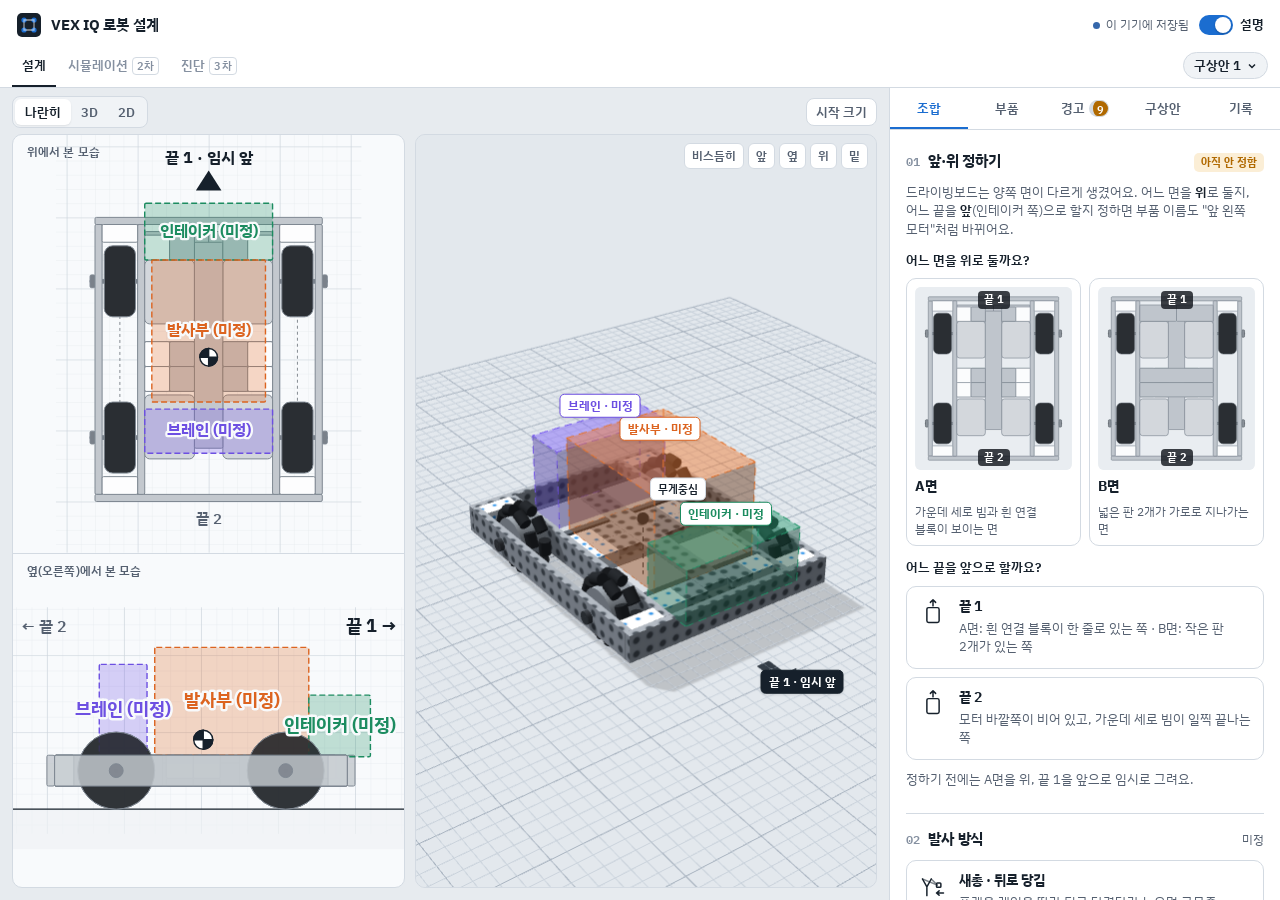
==== commit ddbc3bf1: "Firebase 없이 기기마다 저장 + 구상안 보내기·받기 - Firebase 도구를 빼고 기기마다 저장 (앱 크기 1.6MB → 0.9MB) - 처음 열 때 Claude 앱에서 " ====
--- a/index.html
+++ b/index.html
@@ -326,6 +326,9 @@
 .hrow .btn{grid-row:1/3;grid-column:3}
 .nick{display:flex;gap:6px;align-items:center;flex-wrap:wrap;font-size:12.5px;color:var(--muted)}
 .nick input{border:1px solid var(--line-strong);border-radius:8px;padding:4px 8px;width:130px;background:var(--surface)}
+.paste{display:flex;gap:6px;align-items:center}
+.paste input,.linkbox{flex:1;min-width:0;width:100%;border:1px solid var(--line-strong);border-radius:8px;padding:7px 9px;background:var(--surface);color:var(--ink);font:inherit;font-size:13px}
+.banner .btn{margin-left:4px}
 
 /* compare sheet */
 .sheet{position:fixed;inset:0;z-index:40;background:color-mix(in srgb,var(--bg) 70%,transparent);backdrop-filter:blur(4px);-webkit-backdrop-filter:blur(4px);display:grid;place-items:stretch;padding:env(safe-area-inset-top,0px) 0 env(safe-area-inset-bottom,0px)}
@@ -520,9 +523,6 @@
 </div>
 
 <script src="vendor/three.min.js"></script>
-<script src="vendor/firebase-app-compat.js"></script>
-<script src="vendor/firebase-auth-compat.js"></script>
-<script src="vendor/firebase-firestore-compat.js"></script>
 <script src="config.js"></script>
 <script src="seed.js"></script>
 <script>
@@ -2072,7 +2072,7 @@
 }
 function persistLocal() {
   if (S.mode !== 'local') return;
-  try { localStorage.setItem(LOCAL_KEY, JSON.stringify({ designs: S.designs, history: S.history.slice(0, 150) })); } catch (e) {}
+  try { localStorage.setItem(LOCAL_KEY, JSON.stringify({ designs: S.designs, history: S.history.slice(0, 150), people: S.people })); } catch (e) {}
 }
 
 /* ---------- 바꾸기 (+기록) ----------
@@ -2154,6 +2154,21 @@
   recordHistory(id, Object.assign(clone(d), { deleted: true }), { label: fromId ? `구상안 복제 · ${d.name}` : `새 구상안 · ${d.name}`, kind: 'create' });
   persistLocal(); selectKey(null, 'silent'); refresh(); pushPresence();
   toast(`"${d.name}"을 만들었어요`);
+}
+/* 받은 구상안(링크)을 새 구상안으로 넣는다. src는 cleanDesign으로 거른 것 */
+function importDesign(src) {
+  if (S.readonly || S.mode === 'loading') return canEditNow();
+  const names = new Set(liveDesigns().map(x => x.name));
+  let name = src.name || '받은 구상안';
+  if (names.has(name)) { let n = 2; while (names.has(`${name} (${n})`)) n++; name = `${name} (${n})`; }
+  const now = Date.now();
+  const d = Object.assign(clone(src), { name, deleted: false, createdAt: now, createdBy: S.meId || null, updatedAt: now, updatedBy: S.meId || null });
+  const id = newId('d');
+  S.designs[id] = d; S.curId = id; S.prefs.lastDesign = id; savePrefs();
+  if (S.mode === 'shared') track(enqueue('designs/' + id, () => S.db.doc('designs/' + id).set(clone(d))));
+  recordHistory(id, Object.assign(clone(d), { deleted: true }), { label: `받은 구상안 추가 · ${name}`, kind: 'create' });
+  persistLocal(); selectKey(null, 'silent'); refresh(); pushPresence(); fitCam(true);
+  toast(`"${name}"을 추가했어요`);
 }
 function openDesign(id) {
   if (!S.designs[id] || S.designs[id].deleted) return;
@@ -2257,16 +2272,31 @@
   const where = e.designId !== S.curId && d ? ` (${d.name})` : '';
   toast(`<b>${esc(whoName(e.by))}</b> · ${esc(e.label)}${esc(where)}`, true);
 }
+const SEEDED_KEY = 'vexiq-design-seeded-v1';
 function startLocal() {
   S.mode = 'local'; S.meId = 'local';
   try {
     const v = JSON.parse(localStorage.getItem(LOCAL_KEY) || 'null');
-    if (v && v.designs) { S.designs = v.designs; S.history = v.history || []; }
+    if (v && v.designs) { S.designs = v.designs; S.history = v.history || []; S.people = v.people || {}; }
   } catch (e) {}
+  // Claude 앱에서 만든 구상안·기록을 이 기기에 처음 한 번 넣는다 (이미 있는 건 그대로)
+  let seeded = false;
+  try { seeded = !!localStorage.getItem(SEEDED_KEY); } catch (e) {}
+  const seed = window.SEED;
+  if (!seeded && seed && seed.designs) {
+    for (const [id, d] of Object.entries(seed.designs)) if (!S.designs[id]) S.designs[id] = clone(d);
+    const have = new Set(S.history.map(e => e.id));
+    S.history = S.history.concat((seed.history || []).filter(e => e && e.id && !have.has(e.id)).map(clone)).sort((a, b) => (b.ts || 0) - (a.ts || 0));
+    S.people = Object.assign({}, seed.people || {}, S.people);
+    try { localStorage.setItem(SEEDED_KEY, String(Date.now())); } catch (e) {}
+    persistLocal();
+  }
   if (!liveDesigns().length) {
     const d = defaultDesign('구상안 1'); const id = newId('d');
     S.designs[id] = d;
   }
+  // 브라우저가 저장 공간을 함부로 비우지 않게 부탁해 둔다
+  try { if (navigator.storage && navigator.storage.persist) navigator.storage.persist().catch(() => {}); } catch (e) {}
   S.firstSnap = true; S.histReady = true;
   ensureCur(); setSync('local'); renderChrome(); refresh(); fitCam(true);
 }
@@ -2279,7 +2309,9 @@
 const BACKEND = {
   kind: 'firebase',
   text: {
-    local: 'Firebase 연결 전이라 바꾼 내용이 이 기기에만 남아요.',
+    // Firebase 없이 기기마다 따로 쓰는 게 기본이라 안내 띠를 띄우지 않는다
+    local: '',
+    syncLocal: '이 기기에 저장됨',
     ro: '이 구글 계정은 등록되지 않아서 저장할 수 없어요.',
     roToast: '이 구글 계정은 등록되지 않아서 저장할 수 없어요.',
     quota: '오늘 쓸 수 있는 무료 저장 횟수를 다 썼어요. 내일 다시 저장돼요.',
@@ -2547,7 +2579,7 @@
   S.sync = s;
   if (!els.sync) return;
   els.sync.dataset.s = s;
-  els.sync.querySelector('span').textContent = { loading: '불러오는 중', saved: '저장됨', saving: '저장 중', error: '저장 안 됨', ro: '보기 전용', local: '이 기기에만 저장' }[s] || '';
+  els.sync.querySelector('span').textContent = { loading: '불러오는 중', saved: '저장됨', saving: '저장 중', error: '저장 안 됨', ro: '보기 전용', local: BACKEND.text.syncLocal || '이 기기에만 저장' }[s] || '';
 }
 function effView() {
   let v = S.prefs.view || (isWide() ? 'split' : '3d');
@@ -2577,7 +2609,12 @@
   els.bigBtn.textContent = S.prefs.big ? '작게' : '크게';
   // 안내 띠
   let bn = '', k = '';
-  if (S.updateReady) { bn = '새 버전이 나왔어요. <button class="btn sm pri" type="button" data-act="reload">지금 적용</button>'; k = 'upd'; }
+  if (S.incoming) {
+    const nm = esc(S.incoming.name);
+    bn = S.incomingUrl ? `받은 구상안 "${nm}"이에요. 카톡 안에서는 앱에 저장되지 않아요. <button class="btn sm pri" type="button" data-act="openExternal">브라우저에서 열기</button>`
+      : `받은 구상안 "${nm}"을 내 구상안에 추가할까요? <button class="btn sm pri" type="button" data-act="acceptIncoming">추가</button> <button class="btn sm" type="button" data-act="dismissIncoming">닫기</button>`;
+    k = 'in';
+  } else if (S.updateReady) { bn = '새 버전이 나왔어요. <button class="btn sm pri" type="button" data-act="reload">지금 적용</button>'; k = 'upd'; }
   else if (S.mode === 'local') { bn = esc(BACKEND.text.local); k = 'local'; }
   else if (S.readonly) { bn = esc(BACKEND.text.ro); k = 'ro'; }
   else if (S.mode === 'shared' && S.firstSnap && !liveDesigns().length) { bn = '구상안이 아직 없어요. <button class="btn sm pri" type="button" data-act="newDesign">첫 구상안 만들기</button>'; k = 'empty'; }
@@ -2854,8 +2891,9 @@
   const live = liveDesigns(), dead = Object.entries(S.designs).filter(([, d]) => d && d.deleted);
   const ro = S.readonly, cmp = S.ui.cmp.filter(id => S.designs[id] && !S.designs[id].deleted);
   S.ui.cmp = cmp;
+  const canShare = typeof shareDesign === 'function';
   let h = `<section class="sec"><div class="sec-h"><h3>구상안</h3><span class="aside">${live.length}개</span></div>
-    <p class="hint ex-only">여러 구도를 따로 저장해 두고, 2~3개를 골라 나란히 비교해요. 체크한 구상안이 비교에 들어가요.</p><div class="dlist">`;
+    <p class="hint ex-only">여러 구도를 따로 저장해 두고, 2~3개를 골라 나란히 비교해요. 체크한 구상안이 비교에 들어가요.${canShare ? ' <b>보내기</b>를 누르면 링크가 만들어져요. 카톡으로 보내면 받은 사람이 눌러서 자기 앱에 추가해요. 나에게 보내 두면 백업도 돼요.' : ''}</p><div class="dlist">`;
   for (const d of live) {
     const R = buildRobot(d), A = analyze(R), n = A.nDanger + A.nWarn;
     const cur = d.id === S.curId;
@@ -2870,7 +2908,8 @@
       h += `<span class="confirm">"${esc(d.name)}"을 지울까요? 기록에서 되돌릴 수 있어요. <button class="btn sm dng" type="button" data-act="delYes" data-id="${d.id}">지우기</button><button class="btn sm" type="button" data-act="delNo">취소</button></span>`;
     } else {
       h += `<span class="acts">${cur ? '' : `<button class="btn sm" type="button" data-act="openDesign" data-id="${d.id}">열기</button>`}
-        ${ro ? '' : `<button class="btn sm" type="button" data-act="renameStart" data-id="${d.id}">이름 바꾸기</button><button class="btn sm" type="button" data-act="dupDesign" data-id="${d.id}">복제</button>${live.length > 1 ? `<button class="btn sm dng" type="button" data-act="delAsk" data-id="${d.id}">삭제</button>` : ''}`}</span>`;
+        ${canShare ? `<button class="btn sm" type="button" data-act="shareDesign" data-id="${d.id}">보내기</button>` : ''}
+        ${ro ? '' :`<button class="btn sm" type="button" data-act="renameStart" data-id="${d.id}">이름 바꾸기</button><button class="btn sm" type="button" data-act="dupDesign" data-id="${d.id}">복제</button>${live.length > 1 ? `<button class="btn sm dng" type="button" data-act="delAsk" data-id="${d.id}">삭제</button>` : ''}`}</span>`;
     }
     h += '</div>';
   }
@@ -2880,6 +2919,12 @@
     ${ro || !curDesign() ? '' : '<button class="btn" type="button" data-act="dupDesign">지금 구상안 복제</button>'}
     <button class="btn" type="button" data-act="compare" ${cmp.length < 2 ? 'disabled' : ''}>나란히 비교 (${cmp.length})</button></div>
     ${cmp.length < 2 ? '<p class="hint" style="margin-top:8px">비교하려면 2~3개를 체크하세요.</p>' : ''}</section>`;
+  if (canShare && S.ui.shareUrl) h += `<section class="sec"><div class="sec-h"><h3>보낼 링크</h3></div>
+    <p class="hint">자동으로 복사하지 못했어요. 아래 칸을 길게 눌러 복사해서 보내세요.</p>
+    <input class="linkbox" type="text" readonly value="${esc(S.ui.shareUrl)}" onfocus="this.select()"></section>`;
+  if (canShare && !ro) h += `<section class="sec"><div class="sec-h"><h3>받은 구상안 넣기</h3></div>
+    <p class="hint ex-only">받은 링크를 눌러서 열면 바로 추가할 수 있어요. 카톡 안에서 열리거나 잘 안 되면 링크를 복사해서 여기에 붙여 넣으세요.</p>
+    <div class="paste"><input type="url" id="pasteIn" placeholder="받은 링크 붙여 넣기" autocomplete="off" aria-label="받은 구상안 링크"><button class="btn sm pri" type="button" data-act="pasteImport">추가</button></div></section>`;
   if (dead.length && !ro) h += `<section class="sec"><div class="sec-h"><h3>지운 구상안</h3></div><div class="dlist">${dead.map(([id, d]) =>
     `<div class="drow"><span></span><span class="nm">${esc(d.name)}</span><button class="btn sm" type="button" data-act="restoreDesign" data-id="${id}">되살리기</button></div>`).join('')}</div></section>`;
   return h;
@@ -2891,7 +2936,7 @@
   const list = S.history.filter(e => all || e.designId === S.curId).slice(0, 120);
   const can = !S.readonly && d && undoTarget(S.curId);
   let h = `<section class="sec"><div class="sec-h"><h3>수정 기록</h3><span class="aside">${all ? '모든 구상안' : esc(d ? d.name : '')}</span></div>
-    <p class="hint ex-only">누가, 무엇을, 언제 바꿨는지 보여요. 지안이가 바꾼 것도 바로 여기에 떠요. 최근 300개까지 남아요.</p>
+    <p class="hint ex-only">${S.mode === 'local' ? '무엇을 언제 바꿨는지 보여요. 이 기기에서 바꾼 것만 남고, 최근 150개까지 보관해요.' : '누가, 무엇을, 언제 바꿨는지 보여요. 지안이가 바꾼 것도 바로 여기에 떠요. 최근 300개까지 남아요.'}</p>
     <div class="btnrow" style="margin-bottom:10px"><button class="btn" type="button" data-act="undo" ${can ? '' : 'disabled'}>↶ 마지막 변경 되돌리기</button>
     <span class="seg"><button type="button" class="${all ? '' : 'on'}" data-act="histAll" data-v="0">이 구상안</button><button type="button" class="${all ? 'on' : ''}" data-act="histAll" data-v="1">전체</button></span></div>`;
   if (!list.length) h += `<div class="empty">${S.mode === 'loading' ? '기록을 불러오는 중이에요.' : '아직 바뀐 게 없어요. 옵션을 고르거나 부품을 옮기면 여기에 남아요.'}</div>`;
@@ -3041,6 +3086,11 @@
     case 'logout': if (BACKEND.logout) BACKEND.logout(); break;
     case 'login': if (BACKEND.login) BACKEND.login(); break;
     case 'reload': location.reload(); break;
+    case 'shareDesign': shareDesign(b.dataset.id); break;
+    case 'pasteImport': pasteImport(); break;
+    case 'acceptIncoming': acceptIncoming(); break;
+    case 'dismissIncoming': dismissIncoming(); break;
+    case 'openExternal': openExternal(); break;
   }
 }
 function saveRename(id) {
@@ -3089,6 +3139,7 @@
   if (e.key === 'Enter' && e.target.id && e.target.id.startsWith('rn-')) { e.preventDefault(); saveRename(e.target.id.slice(3)); }
   if (e.key === 'Escape' && e.target.id && e.target.id.startsWith('rn-')) { S.ui.renaming = null; renderPanel(); }
   if (e.key === 'Enter' && e.target.id === 'nickIn') { e.preventDefault(); saveNick(); }
+  if (e.key === 'Enter' && e.target.id === 'pasteIn') { e.preventDefault(); pasteImport(); }
 }
 
 /* ---------- 나란히 비교 ---------- */
@@ -3148,6 +3199,127 @@
 }
 
 /* =========================================================
+   구상안 보내기 · 받기 (링크로, 계정·서버 없이)
+   링크 모양: <앱 주소>?d=<압축한 구상안>
+   ========================================================= */
+const SHARE_KEY = 'd';
+const b64u = {
+  enc(bytes) { let s = ''; for (let i = 0; i < bytes.length; i++) s += String.fromCharCode(bytes[i]); return btoa(s).replace(/\+/g, '-').replace(/\//g, '_').replace(/=+$/, ''); },
+  dec(str) { const s = atob(str.replace(/-/g, '+').replace(/_/g, '/')); const a = new Uint8Array(s.length); for (let i = 0; i < s.length; i++) a[i] = s.charCodeAt(i); return a; },
+};
+async function zipBytes(bytes, pack) {
+  const st = new Blob([bytes]).stream().pipeThrough(pack ? new CompressionStream('deflate-raw') : new DecompressionStream('deflate-raw'));
+  return new Uint8Array(await new Response(st).arrayBuffer());
+}
+/* 받은 자료는 믿지 않는다: 아는 칸만, 정해진 범위 안의 값만 남긴다 */
+function cleanDesign(src) {
+  const num = (v, lo, hi, def) => (v != null && v !== '' && Number.isFinite(+v) ? clamp(+v, lo, hi) : def);
+  const str = (v, n) => String(v == null ? '' : v).replace(/[<>]/g, '').trim().slice(0, n);
+  const pick = (v, list) => (list.includes(v) ? v : null);
+  const ch = k => OPTS[k].choices.map(c => c.v);
+  const s = src && typeof src === 'object' ? src : {}, o = s.opts || {}, f = s.frame || {}, r = s.orient || {};
+  const d = {
+    name: str(s.name, 40) || '받은 구상안',
+    frame: { w: Math.round(num(f.w, 14, 24, 16)), l: Math.round(num(f.l, 19, 32, 20)) },
+    orient: { top: pick(r.top, ['A', 'B']), front: pick(r.front, ['end1', 'end2']) },
+    opts: {
+      launch: pick(o.launch, ch('launch')), dir: pick(o.dir, ch('dir')) || 'front', intake: pick(o.intake, ch('intake')),
+      brain: pick(o.brain, ch('brain')), bands: Math.round(num(o.bands, 1, 8, 4)), rail: Math.round(num(o.rail, 15, 85, 40)),
+      pull: pick(o.pull, ch('pull')) || 'winch',
+    },
+    mods: {}, edits: {}, added: {}, notes: str(s.notes, 2000),
+  };
+  for (const [k, m] of Object.entries(s.mods || {})) {
+    if (MODS[k] && m && typeof m === 'object') d.mods[k] = { dx: num(m.dx, -60, 60, 0), dy: num(m.dy, -60, 60, 0), dz: num(m.dz, -60, 60, 0) };
+  }
+  for (const [k, e] of Object.entries(s.edits || {})) {
+    if (!/^[\w:.-]{1,40}$/.test(k) || !e || typeof e !== 'object') continue;
+    const x = {};
+    for (const q of ['dx', 'dy', 'dz', 'dw', 'dl', 'dh']) if (e[q] != null) x[q] = num(e[q], -60, 60, 0);
+    if (e.hidden != null) x.hidden = !!e.hidden;
+    d.edits[k] = x;
+  }
+  const kinds = ADDABLE.map(a => a.kind);
+  for (const [k, a] of Object.entries(s.added || {})) {
+    if (!/^[\w-]{1,40}$/.test(k) || !a || !kinds.includes(a.kind) || !Array.isArray(a.c) || !Array.isArray(a.s)) continue;
+    d.added[k] = {
+      kind: a.kind, name: str(a.name, 40) || ADDABLE.find(x => x.kind === a.kind).label,
+      c: [0, 1, 2].map(i => num(a.c[i], -80, 80, 0)), s: [0, 1, 2].map(i => num(a.s[i], 0.5, 80, 1)),
+    };
+  }
+  return d;
+}
+async function packDesign(d) {
+  const raw = new TextEncoder().encode(JSON.stringify({ v: 1, d: cleanDesign(d) }));
+  if (window.CompressionStream) return 'z' + b64u.enc(await zipBytes(raw, true));
+  return 'j' + b64u.enc(raw);
+}
+async function unpackDesign(code) {
+  code = String(code || '').trim();
+  let raw = b64u.dec(code.slice(1));
+  if (code[0] === 'z') raw = await zipBytes(raw, false);
+  else if (code[0] !== 'j') throw new Error('bad code');
+  const o = JSON.parse(new TextDecoder().decode(raw));
+  if (!o || o.v !== 1 || !o.d || typeof o.d !== 'object') throw new Error('bad data');
+  return cleanDesign(o.d);
+}
+function shareCodeOf(text) {
+  text = String(text || '').trim();
+  if (/^[zj][\w-]{8,}$/.test(text)) return text;
+  try {
+    const u = new URL(text, location.href);
+    const h = u.hash.startsWith('#' + SHARE_KEY + '=') ? u.hash.slice(SHARE_KEY.length + 2) : null;
+    return u.searchParams.get(SHARE_KEY) || h;
+  } catch (e) { return null; }
+}
+const inKakao = () => /KAKAOTALK/i.test(navigator.userAgent);
+const coarsePointer = () => !!(window.matchMedia && matchMedia('(pointer: coarse)').matches);
+
+/* ---------- 보내기 ---------- */
+async function shareDesign(id) {
+  const d = S.designs[id]; if (!d) return;
+  let url;
+  try { url = location.origin + location.pathname + '?' + SHARE_KEY + '=' + await packDesign(d); }
+  catch (e) { return toast('링크를 만들지 못했어요'); }
+  const title = `VEX 구상안 · ${d.name}`;
+  S.ui.shareUrl = null;
+  if (navigator.share && coarsePointer()) {
+    try { await navigator.share({ title, text: title, url }); return; }
+    catch (e) { if (e && e.name === 'AbortError') return; }
+  }
+  try { await navigator.clipboard.writeText(url); toast('링크를 복사했어요. 카톡에 붙여 넣어 보내세요'); }
+  catch (e) { S.ui.shareUrl = url; renderPanel(); }
+}
+
+/* ---------- 받기: 링크로 열었을 때 ---------- */
+async function checkIncoming() {
+  const href = location.href, code = shareCodeOf(href);
+  if (!code) return;
+  history.replaceState(null, '', location.pathname);
+  // 카톡 안 브라우저는 저장 공간이 앱과 따로라서 바깥 브라우저(설치한 앱)로 넘긴다
+  if (inKakao()) { S.incomingUrl = href; openExternal(); }
+  try { S.incoming = await unpackDesign(code); }
+  catch (e) { S.incoming = null; toast('받은 링크가 망가졌어요. 다시 보내 달라고 해 주세요'); }
+  renderChrome();
+}
+function openExternal() {
+  if (S.incomingUrl) location.href = 'kakaotalk://web/openExternal?url=' + encodeURIComponent(S.incomingUrl);
+}
+function acceptIncoming() {
+  const d = S.incoming; S.incoming = null; S.incomingUrl = null;
+  if (d) importDesign(d); else renderChrome();
+}
+function dismissIncoming() { S.incoming = null; S.incomingUrl = null; renderChrome(); }
+async function pasteImport() {
+  const i = document.getElementById('pasteIn'); if (!i) return;
+  const code = shareCodeOf(i.value);
+  if (!code) return toast('구상안 링크가 아니에요. 받은 링크를 통째로 붙여 넣어 주세요');
+  try { const d = await unpackDesign(code); i.value = ''; importDesign(d); }
+  catch (e) { toast('링크가 망가졌어요. 다시 보내 달라고 해 주세요'); }
+}
+window.addEventListener('hashchange', () => { if (S.mode !== 'loading') checkIncoming(); });
+
+/* =========================================================
    설치형 앱: 오프라인 캐시 등록 · 새 버전 알림 · "앱 설치" 버튼
    ========================================================= */
 (function () {
@@ -3211,6 +3383,7 @@
     if (hot && typeof hot.snapshot === 'function') hot.snapshot(() => ({ curId: S.curId, tab: S.tab, cam: Object.assign({}, V3.cam, { tgt: V3.cam.tgt.slice() }) }));
   } catch (e) {}
   initBackend();
+  if (typeof checkIncoming === 'function') checkIncoming();
 }
 function bindUI() {
   els.pbody.addEventListener('click', onPanelClick);
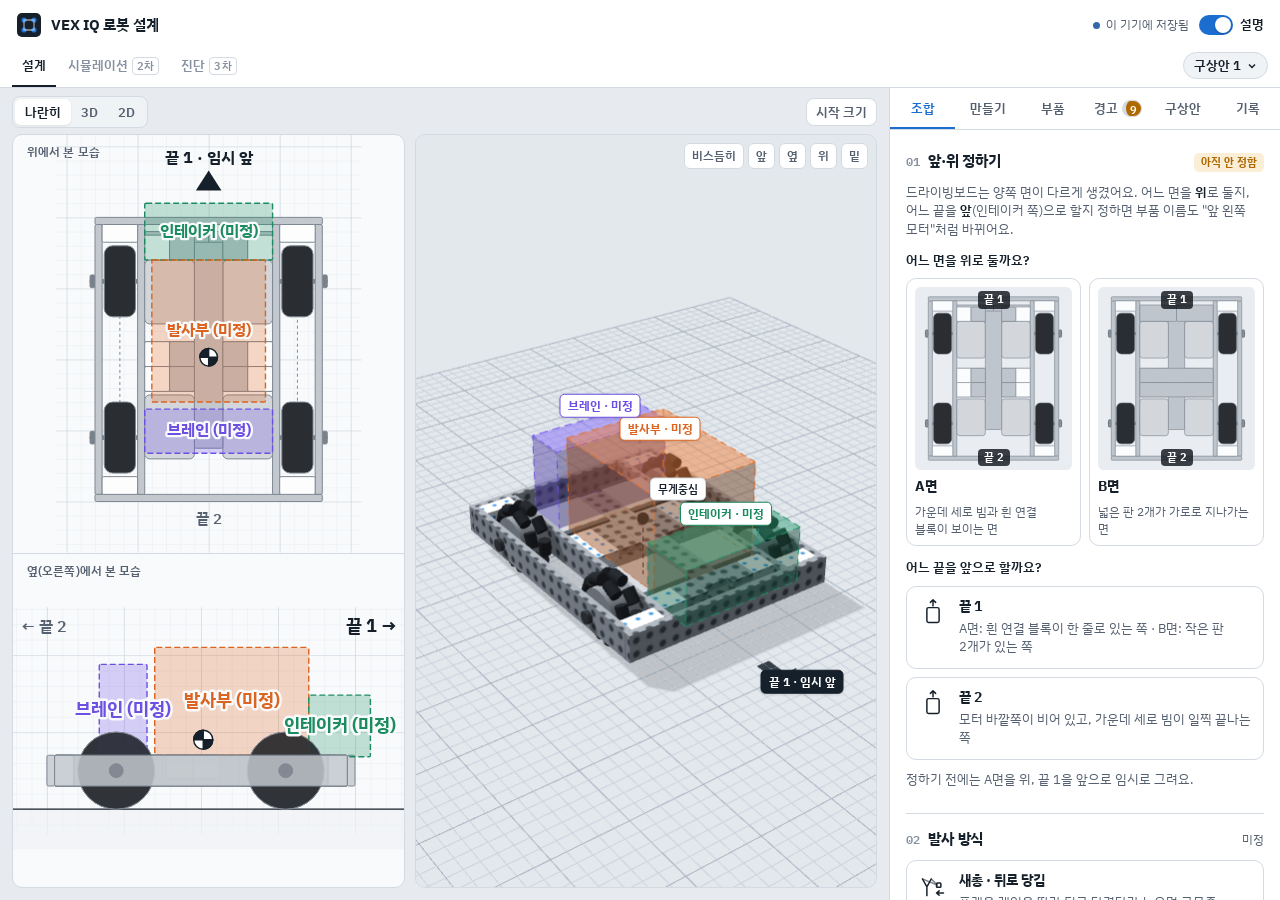
==== commit 24050ab1: "만들기 탭: 고른 옵션대로 조립 순서·부품·요령·규칙 - 새 탭 "만들기": 준비 → 브레인 → 인테이커 → 발사부 → 마무리 단계   - 단계마다 필요한 부품(영어 이름 포함)," ====
--- a/index.html
+++ b/index.html
@@ -167,7 +167,7 @@
 
 /* ---------- panel ---------- */
 .panel{background:var(--surface);min-width:0}
-.ptabs{position:sticky;top:calc(env(safe-area-inset-top,0px) + var(--vh-view));z-index:5;display:grid;grid-template-columns:repeat(5,minmax(0,1fr));background:var(--surface);border-bottom:1px solid var(--line)}
+.ptabs{position:sticky;top:calc(env(safe-area-inset-top,0px) + var(--vh-view));z-index:5;display:grid;grid-template-columns:repeat(6,minmax(0,1fr));background:var(--surface);border-bottom:1px solid var(--line)}
 .app.big .ptabs{top:calc(env(safe-area-inset-top,0px) + 74vh)}
 .ptab{border:0;background:none;padding:11px 2px 9px;font-size:13px;font-weight:600;color:var(--muted);border-bottom:2px solid transparent;white-space:nowrap;display:inline-flex;align-items:center;justify-content:center;gap:4px}
 .ptab.on{color:var(--accent);border-bottom-color:var(--accent)}
@@ -382,6 +382,8 @@
 .d2 .pt.sel{stroke:var(--accent);stroke-width:2.6;stroke-dasharray:none}
 .d2 .pt.bad{stroke:var(--danger);stroke-width:2.2;stroke-dasharray:none}
 .d2 .pt.peer{stroke-width:2.4;stroke-dasharray:3 2}
+.d2 .pt.focus{stroke:var(--ok);stroke-width:2.8;stroke-dasharray:none}
+.d2 .pt.dim{opacity:.3}
 .d2 .floor{stroke:var(--ink);stroke-width:1.4;vector-effect:non-scaling-stroke}
 .d2 .lim{stroke:var(--danger);stroke-width:1;stroke-dasharray:6 4;fill:none;vector-effect:non-scaling-stroke;opacity:.8}
 .d2 .sup{stroke:var(--ink);stroke-width:1;stroke-dasharray:3 3;fill:none;vector-effect:non-scaling-stroke;opacity:.5}
@@ -423,6 +425,45 @@
   .cards{gap:6px}
   .card{padding:9px}
 }
+
+/* 만드는 법 */
+.prog{height:6px;border-radius:99px;background:var(--surface-2);overflow:hidden;margin:8px 0 6px}
+.prog i{display:block;height:100%;background:var(--ok);border-radius:inherit;transition:width .25s}
+.sec.hero{background:var(--ok-soft);border:1px solid var(--line);border-radius:var(--r);padding:12px;margin-top:12px}
+.sec.hero .sec-h{margin-bottom:6px}
+.sec.hero .btnrow{margin-top:8px}
+a.btn{text-decoration:none}
+.plist summary{cursor:pointer;font-size:13.5px;padding:2px 0}
+.plist ul{list-style:none;margin:10px 0 0;padding:0;display:grid;gap:5px}
+.plist li{display:grid;grid-template-columns:3.4em minmax(0,1fr);gap:8px;font-size:13px;align-items:baseline}
+.plist .q{font-family:var(--f-mono);font-weight:600;text-align:right;font-size:12px}
+.plist small{color:var(--faint);font-size:11.5px}
+.blist{display:grid;gap:8px}
+.bstep{border:1px solid var(--line);border-radius:var(--r);background:var(--surface);scroll-margin-top:calc(var(--vh-view) + 52px)}
+.bstep.open{border-color:var(--ok);box-shadow:inset 0 0 0 1px var(--ok)}
+.bstep.pick{border-style:dashed}
+.bs-h{width:100%;display:flex;align-items:center;gap:10px;background:none;border:0;padding:10px 12px;text-align:left;font:inherit;color:var(--ink);cursor:pointer;border-radius:var(--r)}
+.bs-h .no{flex:none;width:24px;height:24px;border-radius:50%;display:grid;place-items:center;font-size:12px;font-weight:700;background:var(--surface-2);color:var(--muted);font-family:var(--f-mono)}
+.bstep.open .bs-h .no{box-shadow:0 0 0 2px var(--ok);color:var(--ink)}
+.bstep.done .bs-h .no{background:var(--ok);color:#fff;box-shadow:none}
+.bs-h .tt{flex:1;min-width:0;font-weight:600;font-size:14px}
+.bstep.done .bs-h .tt{color:var(--muted)}
+.bs-h .eye{flex:none;font-size:11.5px;font-weight:600;color:var(--ok)}
+.bs-b{padding:0 12px 12px 46px;display:grid;gap:9px}
+.chips{display:flex;flex-wrap:wrap;gap:6px}
+.pchip{font-size:12px;border:1px solid var(--line-strong);border-radius:99px;padding:2px 9px;background:var(--surface-2);white-space:nowrap}
+.pchip b{font-family:var(--f-mono);font-weight:600}
+.how{margin:0;padding-left:18px;display:grid;gap:6px;font-size:13.5px;line-height:1.55}
+.bnote{margin:0;font-size:12.5px;line-height:1.5;padding:7px 9px;border-radius:8px}
+.bnote b{margin-right:5px}
+.bnote.r{background:var(--info-soft)}
+.bnote.t{background:var(--surface-2)}
+.bnote.w{background:var(--warn-soft)}
+.bs-f{display:flex;align-items:center;gap:6px;flex-wrap:wrap}
+.bs-f .grow{flex:1}
+.donebox{display:inline-flex;align-items:center;gap:7px;font-size:13px;font-weight:600;cursor:pointer}
+.donebox input{width:18px;height:18px;accent-color:var(--ok)}
+@media (max-width:420px){.bs-b{padding-left:12px}.ptab{font-size:12.5px}}
 
 /* 설치형 앱: 로그인 화면 */
 .gate{position:fixed;inset:0;z-index:60;background:var(--bg);display:grid;place-items:center;padding:24px 16px;padding-top:calc(24px + env(safe-area-inset-top,0px))}
@@ -494,6 +535,7 @@
     <aside class="panel" id="panel" aria-label="설계 패널">
       <div class="ptabs" role="tablist" id="ptabs">
         <button class="ptab on" role="tab" type="button" data-tab="combo">조합</button>
+        <button class="ptab" role="tab" type="button" data-tab="build">만들기</button>
         <button class="ptab" role="tab" type="button" data-tab="parts">부품</button>
         <button class="ptab" role="tab" type="button" data-tab="warn">경고</button>
         <button class="ptab" role="tab" type="button" data-tab="designs">구상안</button>
@@ -560,7 +602,7 @@
         cons: ['틀이 높아져서 시작 높이 15in를 넘지 않게 주의', '무게중심이 높아져요'] },
       { v: 'catapult', name: '투석기 팔', short: '투석기 팔',
         desc: '고무줄로 당긴 팔이 휘둘러 올라가다가 멈춤대에 부딪혀 멈추면 빈백이 날아가요.',
-        pros: ['구조가 단순하고 빨리 다시 쏠 수 있어요', '슬립기어로 당기면 걸쇠가 필요 없어요'],
+        pros: ['구조가 단순하고 빨리 다시 쏠 수 있어요', '캠(크랭크)으로 당기면 걸쇠가 필요 없어요'],
         cons: ['새총보다 거리·각도를 맞추기 어려워요', '멈출 때 충격이 커서 부품이 헐거워지기 쉬워요'] },
       { v: 'lift', name: '들어 올려 넣기', short: '들어 올려 넣기',
         desc: '쏘지 않고 빈백을 들어 올려서 골에 직접 내려놓아요.',
@@ -619,23 +661,23 @@
     title: '당기는 장치',
     choices: [
       { v: 'winch', name: '윈치', short: '윈치',
-        desc: '모터가 줄을 감아서 포켓을 당겨요.',
+        desc: '모터가 로프를 감아서 포켓을 당겨요. 로프는 VEX IQ 윈치·로프 팩에 든 것만 쓸 수 있어요.',
         pros: ['당기는 길이를 자유롭게 정해요', '부품이 적어요'],
-        cons: ['줄이 엉킬 수 있어요', '놓아 줄 걸쇠가 필요해요'] },
+        cons: ['로프가 엉킬 수 있어요', '걸쇠와, 그 걸쇠를 풀 방법이 따로 필요해요 (모터는 6개까지)'] },
       { v: 'rack', name: '랙기어', short: '랙기어',
-        desc: '톱니가 일자로 붙은 막대(랙)를 모터 기어가 밀고 당겨요.',
+        desc: '톱니가 일자로 붙은 막대(랙)를 모터 기어가 밀고 당겨요. 랙은 VEX IQ 리니어 모션 팩(따로 사는 부품)에 들어 있어요.',
         pros: ['튼튼하고 위치를 정확히 맞춰요'],
-        cons: ['랙 길이만큼 공간이 필요해요', '걸쇠가 필요해요'] },
-      { v: 'slip', name: '슬립기어', short: '슬립기어',
-        desc: '이빨 일부를 깎아 낸 기어예요. 돌다가 이빨 없는 곳에서 저절로 놓아줘요.',
-        pros: ['걸쇠가 필요 없어요', '계속 돌리기만 하면 연속 발사'],
-        cons: ['고무줄이 세면 이빨이 미끄러질 수 있어요', '당기는 거리가 기어 크기로 정해져요'] },
+        cons: ['랙 길이만큼 공간이 필요해요', '걸쇠와, 그 걸쇠를 풀 방법이 따로 필요해요 (모터는 6개까지)'] },
+      { v: 'slip', name: '캠 · 돌다가 놓기', short: '캠(크랭크)',
+        desc: '모터에 단 크랭크 팔이 돌면서 포켓을 끌고 가다가, 끝에서 빠져나가며 저절로 놓아줘요. 기어 이를 깎은 슬립기어는 부품 개조라 대회에서 안 돼서 이 방식을 써요.',
+        pros: ['걸쇠가 필요 없어요', '모터를 한 방향으로 돌리기만 하면 장전·발사가 반복돼요'],
+        cons: ['당기는 거리가 크랭크 팔 길이로 정해져요', '고무줄이 세면 기어로 힘을 키워야 해요 (12T → 36T)'] },
     ]
   },
 };
 const SLIDERS = {
   bands: { label: '고무줄 개수', min: 1, max: 8, step: 1, unit: '개',
-    desc: '많을수록 세게(멀리) 날아가요. 대신 당기는 장치와 틀이 더 큰 힘을 버텨야 해요. 실제 거리는 2차 시뮬레이션에서 확인해요.' },
+    desc: '많을수록 세게(멀리) 날아가요. 대신 당기는 장치와 틀이 더 큰 힘을 버텨야 해요. 고무줄은 VEX IQ 실리콘 고무줄이나 길이 7.5인치·폭 0.25인치 이하만 쓸 수 있어요(규칙 R14).' },
   rail: { label: '레일 각도', min: 15, max: 85, step: 1, unit: '°',
     desc: '레일이 바닥과 이루는 각도가 곧 발사 각도예요. 45° 근처가 가장 멀리 가고, 더 세우면 높이 올라가요.' },
   railCat: { label: '발사 각도(멈춤대)', desc: '멈춤대 위치가 발사 각도를 정해요. 팔이 멈추는 순간 빈백이 팔과 직각 방향으로 날아가요.' },
@@ -682,9 +724,9 @@
   string:    { name: '줄', role: '윈치와 포켓 연결', vis: 'string', text: '윈치가 감는 줄이에요. 걸쇠가 놓아주면 포켓이 튀어 나가요.' },
   rack:      { name: '랙기어', role: '일자 톱니 막대', vis: 'beam', text: '톱니가 일자로 붙은 막대예요. 모터에 달린 작은 기어(피니언)가 돌면서 밀고 당겨요.' },
   pinion:    { name: '피니언 기어', role: '랙을 움직이는 작은 기어', vis: 'shaft', text: '모터 축에 달린 작은 기어예요. 랙의 톱니와 맞물려 돌아요.' },
-  slipGear:  { name: '슬립기어', role: '자동으로 놓아주는 기어', vis: 'shaft', text: '이빨 일부를 깎아 낸 기어예요. 이빨 있는 부분이 당기다가, 이빨 없는 부분에 오면 저절로 놓아줘서 걸쇠가 필요 없어요.' },
-  latch:     { name: '걸쇠', role: '당긴 포켓 붙잡기', vis: 'conn', text: '당긴 포켓을 붙잡아 두었다가 놓아주는 고리예요. 슬립기어를 쓰면 필요 없어요.' },
-  launchMotor:{ name: '발사부 모터', role: '당기는 장치를 돌림', vis: 'motor', text: '당기는 장치(윈치·랙기어·슬립기어)를 돌리는 모터예요.' },
+  slipGear:  { name: '크랭크(캠)', role: '당기다가 저절로 놓아주기', vis: 'shaft', text: '모터가 돌리는 크랭크 팔이에요. 돌면서 포켓(팔)을 끌고 가다가 끝에서 빠져나가며 저절로 놓아줘서 걸쇠가 필요 없어요. 기어 이를 깎은 슬립기어는 대회 규칙상 안 돼요(부품 개조 금지).' },
+  latch:     { name: '걸쇠', role: '당긴 포켓 붙잡기', vis: 'conn', text: '당긴 포켓을 붙잡아 두었다가 놓아주는 고리예요. 래칫과 폴(윈치·로프 팩)로 만들 수 있어요. 캠(크랭크) 방식이면 필요 없어요.' },
+  launchMotor:{ name: '발사부 모터', role: '당기는 장치를 돌림', vis: 'motor', text: '당기는 장치(윈치·랙기어·캠)를 돌리는 모터예요.' },
   arm:       { name: '투석기 팔', role: '휘둘러 던지는 팔', vis: 'beam', text: '한쪽 끝이 회전축에 고정된 팔이에요. 끝의 컵에 빈백을 담고 휘둘러 던져요.' },
   armStop:   { name: '팔이 멈춘 위치', role: '참고용 그림', vis: 'ghost', text: '팔이 멈춤대에 닿았을 때의 위치예요. 이때 빈백이 날아가요.' },
   cup:       { name: '컵', role: '빈백을 담는 곳', vis: 'plate', text: '팔 끝에서 빈백을 담는 받침이에요.' },
@@ -1222,8 +1264,8 @@
     title: '투석기에 고무줄이 많아요',
     detail: '고무줄이 많으면 팔이 멈춤대에 세게 부딪혀 부품이 휘거나 빠질 수 있어요. 멈춤대에 고무 같은 완충재를 붙이거나 고무줄을 줄여요.' },
   { id: 'slipBand', level: 'warn', when: o => SLING(o.launch) && o.pull === 'slip' && o.bands >= 6,
-    title: '슬립기어 + 고무줄 많음',
-    detail: '고무줄 힘이 세면 슬립기어 이빨이 미끄러지거나 모터가 멈출 수 있어요. 고무줄을 줄이거나 다른 당기는 장치를 써요.' },
+    title: '캠(크랭크) + 고무줄 많음',
+    detail: '고무줄 힘이 세면 크랭크가 포켓을 끌다가 모터가 멈출 수 있어요. 기어로 힘을 키우거나(12T → 36T) 고무줄을 줄여요.' },
   { id: 'brainTop', level: 'warn', when: o => o.brain === 'top' && !!o.launch,
     title: '브레인을 위에 두면 발사부와 자리를 다퉈요',
     detail: '발사부가 쓰는 윗면을 브레인이 차지하고, 무게중심도 높아져요. 옆면이나 뒤쪽을 먼저 검토해 보세요.' },
@@ -1337,6 +1379,14 @@
   const air = wheels.filter((p, i) => bottoms[i] > lowB + 0.25);
   if (air.length) W.push({ id: 'air', level: 'warn', title: `바닥에 안 닿는 바퀴가 ${air.length}개 있어요`,
     detail: air.map(p => partName(p, T)).join(', ') + '. 바퀴 높이를 다른 바퀴와 맞춰 주세요.', keys: air.map(p => p.key) });
+
+  // 모터 개수: 대회 규칙 R9 (스마트 모터 6개까지)
+  const motors = solid.filter(p => ['motor', 'launchMotor', 'liftMotor', 'intakeMotor', 'cMotor'].includes(p.kind));
+  if (motors.length > 6) W.push({ id: 'motors', level: 'danger', title: `모터가 ${motors.length}개예요 (규칙상 6개까지)`,
+    detail: '대회 규칙(R9)상 스마트 모터는 6개까지 달 수 있어요. 연결하지 않은 모터도 세요. 바퀴 모터를 2개로 줄이거나(체인·기어로 앞뒤 바퀴 묶기) 장치를 합쳐 보세요.',
+    keys: motors.map(p => p.key) });
+  if (SLING(o.launch) && o.pull !== 'slip' && motors.length >= 6) W.push({ id: 'latchFree', level: 'warn', title: '걸쇠를 풀 모터가 없어요',
+    detail: `모터 ${motors.length}개를 다 써서 걸쇠를 따로 풀 모터가 없어요. 같은 발사부 모터로 풀리는 장치를 만들거나, 공압 피스톤(VEX IQ 공압 키트)을 쓰거나, 걸쇠가 필요 없는 캠(크랭크) 방식으로 바꿔 보세요.`, combo: true });
 
   // 옵션 조합
   for (const c of COMBOS) if (c.when(o)) W.push({ id: c.id, level: c.level, title: c.title, detail: c.detail, combo: true });
@@ -1542,9 +1592,25 @@
   g.traverse(o => { if (o.geometry) o.geometry.dispose(); });
   while (g.children.length) g.remove(g.children[0]);
 }
-function fillRobotGroup(group, robot) {
+/* 만드는 법에서 지금 단계가 아닌 부품은 흐리게 그릴 재질 */
+function dimMaterials(M) {
+  const dim = m => { const c = m.clone(); c.transparent = true; c.opacity = (m.transparent ? m.opacity : 1) * 0.18; c.depthWrite = false; return c; };
+  const D = {};
+  for (const [k, v] of Object.entries(M)) {
+    if (v && v.isMaterial) D[k] = dim(v);
+    else if (v && typeof v === 'object') { D[k] = {}; for (const [k2, v2] of Object.entries(v)) D[k][k2] = v2 && v2.isMaterial ? dim(v2) : v2; }
+    else D[k] = v;
+  }
+  return D;
+}
+function fillRobotGroup(group, robot, focus) {
   disposeTree(group);
-  for (const p of robot.parts) group.add(meshFor(p, V3.mats));
+  const D = focus ? (V3.dimMats || (V3.dimMats = dimMaterials(V3.mats))) : null;
+  for (const p of robot.parts) {
+    const faded = D && !focus.has(p.key), obj = meshFor(p, faded ? D : V3.mats);
+    if (faded) obj.traverse(o => { o.castShadow = false; });
+    group.add(obj);
+  }
 }
 
 /* ---------- 겹쳐 그리기: 선택·겹침·무게중심·시작 상자·앞 화살표 ---------- */
@@ -1563,7 +1629,8 @@
 function update3D() {
   if (!V3.ok) return;
   const R = CUR.robot, A = CUR.an;
-  if (V3.lastRobot !== R) { fillRobotGroup(V3.root, R); V3.lastRobot = R; }
+  const fsig = S.buildFocus ? S.buildFocus.join(',') : '';
+  if (V3.lastRobot !== R || V3.lastFocus !== fsig) { fillRobotGroup(V3.root, R, fsig ? new Set(S.buildFocus) : null); V3.lastRobot = R; V3.lastFocus = fsig; }
   const over = V3.over;
   over.children.forEach(o => { if (o.geometry) o.geometry.dispose(); if (o.material && !o.material.shared) o.material.dispose && o.material.dispose(); });
   disposeTree(over);
@@ -1573,8 +1640,17 @@
   if (u) for (const p of R.parts) if (partInUnit(p, u)) over.add(outlineFor(p, 0x1b6dd0));
   // 다른 사람이 고른 부품
   for (const pr of peerSelections()) for (const p of R.parts) if (p.key === pr.key) over.add(outlineFor(p, new THREE.Color(pr.color || '#7a7a7a'), 0.9));
+  // 만드는 법: 지금 단계 부품 (초록 테두리 + 옅은 상자)
+  if (S.buildFocus) {
+    const fm = V3.focusMat || (V3.focusMat = Object.assign(new THREE.MeshBasicMaterial({ color: 0x1f9d55, transparent: true, opacity: 0.16, depthTest: false, depthWrite: false }), { shared: true }));
+    for (const k of S.buildFocus) {
+      const p = R.byKey.get(k); if (!p) continue;
+      over.add(outlineFor(p, 0x1f9d55));
+      if (p.shape !== 'line') { const g = new THREE.Mesh(boxGeo([p.s[0] + 0.3, p.s[1] + 0.3, p.s[2] + 0.3]), fm); g.renderOrder = 9; over.add(place(g, p)); }
+    }
+  }
   // 겹침
-  for (const k of A.bad) { const p = R.byKey.get(k); if (p) over.add(outlineFor(p, 0xd23b3b)); }
+  if (!S.buildFocus) for (const k of A.bad) { const p = R.byKey.get(k); if (p) over.add(outlineFor(p, 0xd23b3b)); }
   // 무게중심
   const com = t3(A.com);
   const ballMat = new THREE.MeshBasicMaterial({ color: ink, depthTest: false });
@@ -1630,6 +1706,23 @@
   const f = fitR(bb, th == null ? V3.cam.th : th, ph == null ? V3.cam.ph : ph, V3.camera ? V3.camera.aspect : 1);
   if (keepAngles) { V3.cam.tgt = f.tgt; V3.cam.r = f.r; request3D(); }
   return f;
+}
+/* 만드는 법: 고른 부품들이 화면에 크게 보이게 (각도는 그대로) */
+function focusCam(keys) {
+  if (!V3.ok || !CUR.robot) return;
+  const bb = { min: [Infinity, Infinity, Infinity], max: [-Infinity, -Infinity, -Infinity] };
+  for (const k of keys) {
+    const p = CUR.robot.byKey.get(k); if (!p) continue;
+    for (let i = 0; i < 3; i++) { bb.min[i] = Math.min(bb.min[i], p.bb.min[i]); bb.max[i] = Math.max(bb.max[i], p.bb.max[i]); }
+  }
+  if (!isFinite(bb.min[0])) return;
+  for (let i = 0; i < 3; i++) {   // 너무 가까이 가지 않게 최소 8칸, 둘레 2칸 여유
+    const c = (bb.min[i] + bb.max[i]) / 2, h = Math.max(4, (bb.max[i] - bb.min[i]) / 2 + 2);
+    bb.min[i] = c - h; bb.max[i] = c + h;
+  }
+  V3.userMoved = true;
+  const f = fitR(bb, V3.cam.th, V3.cam.ph, V3.camera ? V3.camera.aspect : 1);
+  animCam({ th: V3.cam.th, ph: V3.cam.ph, r: f.r, tgt: f.tgt });
 }
 function presetCam(name) {
   V3.userMoved = true;
@@ -1832,8 +1925,10 @@
 function partClass(p, ctx) {
   let c = 'pt ' + visCls(p);
   if (ctx.sel && partInUnit(p, ctx.sel)) c += ' sel';
-  else if (ctx.bad.has(p.key)) c += ' bad';
+  else if (ctx.focus && ctx.focus.has(p.key)) c += ' focus';
+  else if (!ctx.focus && ctx.bad.has(p.key)) c += ' bad';
   else if (ctx.peer.has(p.key)) c += ' peer';
+  if (ctx.focus && !ctx.focus.has(p.key)) c += ' dim';
   return c;
 }
 function allBB(R) {
@@ -1845,7 +1940,7 @@
   if (!CUR.robot || els.pane2d.offsetParent === null) return;
   const R = CUR.robot, A = CUR.an, bb = allBB(R);
   const peerMap = new Map(peerSelections().map(x => [x.key, x.color]));
-  const ctx = { sel: selUnit(), bad: A.bad, peer: peerMap };
+  const ctx = { sel: selUnit(), bad: A.bad, peer: peerMap, focus: S.buildFocus ? new Set(S.buildFocus) : null };
   const fs = 1.15;
   drawTop(R, A, bb, ctx, fs);
   drawSide(R, A, bb, ctx, fs);
@@ -2000,7 +2095,7 @@
 const PREF_KEY = 'vexiq-design-prefs-v1', LOCAL_KEY = 'vexiq-design-local-v1';
 
 function loadPrefs() {
-  const def = { explain: true, view: null, sv: 'top', step: 1, startBox: false, big: false, lastDesign: null };
+  const def = { explain: true, view: null, sv: 'top', step: 1, startBox: false, big: false, lastDesign: null, buildDone: {} };
   try { const v = JSON.parse(localStorage.getItem(PREF_KEY) || 'null'); return Object.assign(def, v || {}); } catch (e) { return def; }
 }
 function savePrefs() { try { localStorage.setItem(PREF_KEY, JSON.stringify(S.prefs)); } catch (e) {} }
@@ -2530,6 +2625,7 @@
   CUR.robot = buildRobot(viewDesign(), S.drag);
   CUR.an = analyze(CUR.robot);
   validateSel();
+  if (typeof applyBuildFocus === 'function') applyBuildFocus();
   render2D(); update3D(); renderPick(); renderTabBadges(); renderChrome();
   if (opt.panel !== false) renderPanelSafe();
 }
@@ -2652,11 +2748,19 @@
 function renderPanel() {
   panelDirty = false;
   const t = S.tab;
-  els.pbody.innerHTML = t === 'combo' ? htmlCombo() : t === 'parts' ? htmlParts() : t === 'warn' ? htmlWarn() : t === 'designs' ? htmlDesigns() : htmlHist();
+  els.pbody.innerHTML = t === 'combo' ? htmlCombo() : t === 'build' ? htmlBuild() : t === 'parts' ? htmlParts() : t === 'warn' ? htmlWarn() : t === 'designs' ? htmlDesigns() : htmlHist();
   renderTabBadges();
 }
 function setTab(t, scroll) {
+  const was = S.tab;
   S.tab = t; renderPanel();
+  // 만드는 법 탭을 드나들 때 강조 표시를 켜고 끈다
+  if ((was === 'build') !== (t === 'build') && typeof applyBuildFocus === 'function') {
+    const had = !!S.buildFocus;
+    applyBuildFocus(); render2D(); update3D();
+    if (t === 'build' && S.buildFocus) focusCam(S.buildFocus);
+    else if (had) viewAll();
+  }
   if (scroll === false) return;
   if (isPhone()) {
     const top = els.panel.getBoundingClientRect().top + window.scrollY - els.views.getBoundingClientRect().height;
@@ -3086,6 +3190,10 @@
     case 'logout': if (BACKEND.logout) BACKEND.logout(); break;
     case 'login': if (BACKEND.login) BACKEND.login(); break;
     case 'reload': location.reload(); break;
+    case 'buildStep': openBuildStep(b.dataset.id, false); break;
+    case 'buildNext': stepBuild(1); break;
+    case 'buildPrev': stepBuild(-1); break;
+    case 'buildAll': S.ui.buildOpen = null; applyBuildFocus(); render2D(); update3D(); renderPanel(); viewAll(); break;
     case 'shareDesign': shareDesign(b.dataset.id); break;
     case 'pasteImport': pasteImport(); break;
     case 'acceptIncoming': acceptIncoming(); break;
@@ -3128,6 +3236,8 @@
     const L = d.opts.launch;
     const nm = k === 'bands' ? '고무줄' : L === 'catapult' ? '발사 각도' : '레일 각도', u = k === 'bands' ? '개' : '°';
     commit({ opts: { [k]: v } }, { ckey: 'opt:' + k, from: old, to: v, labelFn: (a, b) => `${nm} ${a}${u} → ${b}${u}` });
+  } else if (t.matches('input[type=checkbox][data-act="buildDone"]')) {
+    setBuildDone(t.dataset.id, t.checked);
   } else if (t.matches('input[type=checkbox][data-act="cmpPick"]')) {
     const id = t.dataset.id;
     S.ui.cmp = S.ui.cmp.filter(x => x !== id);
@@ -3196,6 +3306,365 @@
   els.toasts.appendChild(t);
   while (els.toasts.children.length > 3) els.toasts.firstChild.remove();
   setTimeout(() => t.remove(), 3400);
+}
+
+/* =========================================================
+   만드는 법: 고른 옵션대로 조립 순서 · 부품 · 요령 · 규칙
+   - 칸 수는 앱 모델 크기로 어림한 값 (1칸 = 구멍 간격 12.7mm)
+   - 부품 이름은 VEX IQ (2nd gen) 키트 이름 + 영어 이름(부품 포스터용)
+   - 규칙은 VIQRC 2026-27 Level Up 매뉴얼 R 규칙 기준
+   ========================================================= */
+const HERO = {
+  i3d: 'https://link.vex.com/docs/26-27/viqrc/hero-robot-instructions',
+  pdf: 'https://link.vex.com/docs/26-27/viqrc/hero-robot-instructions-pdf',
+  parts: 'https://docs.google.com/spreadsheets/d/134rXfE9KyW5ffhzk2MDPSEsMF4Amvvg5eddhcFC66zA/edit?usp=sharing',
+  lab: 'https://education.vex.com/stemlabs/iq/competition-101-vex-iq-level-up',
+};
+const BEAM1 = [2, 4, 5, 6, 8, 10, 12, 16];
+function beamName(n) {
+  const k = Math.max(2, Math.round(n));
+  const b = BEAM1.find(x => x >= k);
+  return b ? `1x${b} 빔` : `2x${k <= 18 ? 18 : 20} 빔`;
+}
+const beamEn = n => beamName(n).replace(' 빔', ' Beam');
+const pt = (n, q, en) => ({ n, q, en: en || '' });
+const MOTOR_KINDS = ['motor', 'launchMotor', 'liftMotor', 'intakeMotor', 'cMotor'];
+const RULE_BAND = '고무줄은 VEX IQ 실리콘 고무줄이나, 길이 7.5인치·폭 0.25인치 이하 고무줄만 쓸 수 있어요(R14).';
+const RULE_MOD = '부품을 자르거나 깎거나 붙이면 안 돼요. 금속 축 자르기, 고무줄·로프 매듭은 괜찮아요(R17).';
+
+function guideMotors(R) {
+  const m = R.parts.filter(p => MOTOR_KINDS.includes(p.kind));
+  return { all: m, drive: m.filter(p => p.kind === 'motor').length, intake: m.some(p => p.kind === 'intakeMotor'),
+    launch: m.some(p => p.kind === 'launchMotor' || p.kind === 'liftMotor'), custom: m.filter(p => p.kind === 'cMotor').length };
+}
+
+/* 단계 목록: [{ id, title, steps: [{ id, title, keys, parts, how, tip, rule, warn, pick }] }] */
+function buildGuide(design, R) {
+  const d = normDesign(design), o = d.opts, W = d.frame.w, L = d.frame.l;
+  const keys = (...ks) => ks.flat().filter(k => R.byKey.has(k));
+  const sz = (k, i) => { const p = R.byKey.get(k); return p ? p.s[i] : 0; };
+  const bands = R.parts.filter(p => p.kind === 'band').map(p => p.key);
+  const M = guideMotors(R), nM = M.all.length;
+  const G = [];
+  const pick = (what, k) => ({ id: 'pick-' + k, title: `${what} 고르기`, keys: keys(k === 'launch' ? 'L:ph' : k === 'intake' ? 'I:ph' : 'B:ph'),
+    parts: [], how: [`아직 ${what}를 안 골랐어요. 조합 탭에서 고르면 여기에 만드는 순서가 나와요.`], pick: true });
+
+  /* ---------- 준비 ---------- */
+  const mBits = [`바퀴 ${M.drive}개`];
+  if (M.intake) mBits.push('인테이커 1개');
+  if (M.launch) mBits.push(o.launch === 'lift' ? '들어 올리는 장치 1개' : '발사부 1개');
+  if (M.custom) mBits.push(`직접 추가 ${M.custom}개`);
+  G.push({ id: 'g-prep', title: '준비', steps: [
+    { id: 'prep', title: '시작 전에 준비하기', keys: [],
+      parts: [pt('핀 도구', 1, 'Pin Tool')],
+      how: [
+        '부품을 종류별로 나눠 두세요: 빔, 판, 핀, 축·칼라, 기어, 전기 부품. VEX IQ 부품 포스터(영어 이름)를 옆에 두면 찾기 쉬워요.',
+        '핀은 손으로 꾹 눌러 끼우고, 뺄 때는 **핀 도구**를 써요.',
+        `이 구상안은 스마트 모터를 **${nM}개** 써요: ${mBits.join(' + ')}. 대회 규칙상 모터는 6개까지예요(R9).`,
+      ],
+      warn: nM > 6 ? `모터가 ${nM}개라 규칙(6개까지)을 넘어요. 바퀴 모터를 2개로 줄이거나(체인·기어로 앞뒤 바퀴 묶기) 장치를 합쳐야 해요.` : '',
+      tip: '처음이라면 아래 공식 로봇 Flop 설명서를 한 번 따라 해 보세요. 부품이 어떻게 이어지는지 금방 익혀요.',
+      rule: '대회 로봇은 VEX IQ 부품으로만 만들어요(R12). ' + RULE_MOD },
+    { id: 'drive', title: '드라이빙보드 점검', keys: R.parts.filter(p => p.group === 'drive' && (p.kind === 'omni' || p.kind === 'motor')).map(p => p.key),
+      parts: [],
+      how: [
+        '바퀴 4개를 손으로 밀어 부드럽게 굴러가는지 봐요. 뻑뻑하면 칼라가 너무 꽉 조였거나 바퀴가 빔에 닿는 거예요.',
+        `모터 ${M.drive}개의 선(스마트 케이블)을 브레인 몇 번 포트에 꽂을지 정해서 종이에 적어 둬요. 코딩할 때 필요해요.`,
+        `프레임 위에서 발사부·브레인을 핀으로 고정할 빈 구멍 줄을 찾아 둬요. 이 구상안 프레임은 가로 ${W}칸 × 세로 ${L}칸이에요.`,
+      ],
+      tip: '실제 프레임 칸 수가 다르면 부품 탭의 "프레임 칸 수"부터 고쳐요. 그래야 아래 부품 길이가 맞게 나와요.' },
+  ] });
+
+  /* ---------- 브레인 ---------- */
+  if (!o.brain) G.push({ id: 'g-brain', title: '브레인', steps: [pick('브레인 위치', 'brain')] });
+  else {
+    const where = {
+      side: ['로봇 오른쪽 옆면에 2x 빔을 세로로 세워 받침을 만들고, 브레인 둘레의 핀 구멍과 핀으로 이어요.', '옆면'],
+      back: ['로봇 뒤쪽 끝에 세로 받침 빔 두 개를 세우고 브레인을 세워서 붙여요.', '뒤쪽'],
+      top: ['프레임 위에 2x 스탠드오프 4개를 세우고 그 위에 빔 두 줄을 깔아 브레인을 눕혀 붙여요. 아래로 선이 지나갈 틈이 생겨요.', '위쪽'],
+    }[o.brain];
+    G.push({ id: 'g-brain', title: '브레인', steps: [
+      { id: 'brain-' + o.brain, title: `브레인·배터리 달기 (${where[1]})`, keys: keys('B:brain', 'B:battery'),
+        parts: [pt('브레인 (2세대)', 1, 'Robot Brain'), pt('배터리 (2세대)', 1, 'Robot Battery'), pt('2x8 빔', 2, '2x8 Beam'),
+          pt('2x 스탠드오프', o.brain === 'top' ? 4 : 2, '2x Pitch Standoff'), pt('1x2 커넥터 핀', 6, '1x2 Connector Pin')],
+        how: ['배터리를 브레인 뒤쪽 배터리 칸에 끼워요.', where[0],
+          '화면과 전원 버튼이 보이고, 배터리를 분해하지 않고 뺄 수 있게 달아요(R7 권장).'],
+        tip: '브레인은 배터리까지 합치면 무거워서 무게중심을 많이 바꿔요. 다 달고 나면 경고 탭에서 무게중심을 확인하세요.',
+        rule: '브레인은 1개, 배터리는 VEX IQ 배터리 1개만 쓸 수 있어요(R6·R10).' },
+    ] });
+  }
+
+  /* ---------- 인테이커 ---------- */
+  const span = Math.max(4, Math.round(W - 7));
+  if (!o.intake) G.push({ id: 'g-intake', title: '인테이커', steps: [pick('인테이커', 'intake')] });
+  else if (o.intake === 'roller') G.push({ id: 'g-intake', title: '인테이커 (롤러)', steps: [
+    { id: 'roller-arm', title: '롤러를 걸 팔 두 개', keys: keys('I:armL', 'I:armR'),
+      parts: [pt(beamName(5), 2, beamEn(5)), pt('1x2 커넥터 핀', 4, '1x2 Connector Pin'), pt('3x5 직각 빔', 2, '3x5 Right Angle Beam')],
+      how: ['프레임 앞쪽 양 모서리에 빔을 붙여 앞으로 약 4칸 튀어나온 팔 두 개를 만들어요.',
+        '두 팔의 축 구멍이 정확히 마주 봐야 롤러 축이 꼬이지 않아요. 축을 끼워 보고 손으로 돌려 확인해요.'] },
+    { id: 'roller-bar', title: '롤러 만들기', keys: keys('I:roller'),
+      parts: [pt(`금속 축 (약 ${span + 2}칸)`, 1, 'Pitch Shaft'), pt('인테이크 플랩', 6, 'Intake Flap'), pt('고무 축 칼라', 2, 'Rubber Shaft Collar'), pt('0.25x 축 스페이서', 4, 'Shaft Spacer')],
+      how: [`두 팔 사이(약 ${span}칸)를 가로지르는 금속 축에 **인테이크 플랩**이나 트랙션 링크를 끼워 롤러를 만들어요. 날개가 빈백을 긁어서 안으로 밀어 넣어요.`,
+        '롤러 높이는 바닥에서 빈백 높이의 절반쯤이 잘 빨려 들어와요.',
+        '축 양끝은 고무 축 칼라로 막아 빠지지 않게 해요.'],
+      tip: '맞는 길이의 축이 없으면 긴 금속 축을 잘라 써도 돼요(R17 허용). V5용 ⅛인치 금속 축도 쓸 수 있어요(R14).' },
+    { id: 'roller-motor', title: '롤러 모터 달기', keys: keys('I:motor'),
+      parts: [pt('스마트 모터', 1, 'Smart Motor'), pt('36T 기어', 1, '36 Tooth Gear'), pt('12T 기어', 1, '12 Tooth Gear'), pt('모터 축', 1, 'Motor Shaft'), pt('스마트 케이블', 1, 'Smart Cable')],
+      how: ['모터를 한쪽 팔 바깥에 붙이고, 모터 축에 36T 기어, 롤러 축에 12T 기어를 끼워 맞물려요. 롤러가 모터보다 3배 빨리 돌아요.',
+        '두 기어가 딱 맞물리는 구멍 간격을 찾아 끼워요. 너무 붙거나 떨어지면 이가 튀어요.'] },
+    { id: 'roller-test', title: '빨아들이기 시험', keys: keys('I:roller', 'I:armL', 'I:armR'),
+      parts: [],
+      how: ['빈백을 앞에 두고 모터를 돌려 보세요. 잘 안 들어오면 롤러를 1칸 낮추거나 날개를 더 달아요.',
+        '빈백 두 개가 한꺼번에 들어오면 규칙 위반이에요(한 번에 1개). 입구 폭을 빈백 1개만큼으로 좁혀요.'] },
+  ] });
+  else if (o.intake === 'claw') G.push({ id: 'g-intake', title: '인테이커 (집게)', steps: [
+    { id: 'claw-base', title: '집게 받침 만들기', keys: keys('I:mount', 'I:arm', 'I:wrist'),
+      parts: [pt('2x6 빔', 2, '2x6 Beam'), pt(beamName(4), 2, beamEn(4)), pt('1x2 커넥터 핀', 6, '1x2 Connector Pin')],
+      how: ['프레임 앞에 가로 빔을 대고, 그 위에 앞으로 약 3칸 뻗는 팔을 달아 집게를 받칠 손목을 만들어요.'] },
+    { id: 'claw-finger', title: '손가락 두 개', keys: keys('I:fingerL', 'I:fingerR'),
+      parts: [pt('36T 기어', 2, '36 Tooth Gear'), pt(beamName(6), 2, beamEn(6)), pt('트랙션 링크', 4, 'Traction Link'), pt('고무 축 칼라', 4, 'Rubber Shaft Collar')],
+      how: ['같은 크기 기어 두 개를 맞물리고 각 기어에 손가락 빔을 붙여요. 한쪽이 돌면 다른 쪽이 반대로 돌아서 같이 오므려요.',
+        '손가락 안쪽에 트랙션 링크를 붙이면 빈백이 덜 미끄러져요.'] },
+    { id: 'claw-motor', title: '집게 모터 달기', keys: keys('I:motor'),
+      parts: [pt('스마트 모터', 1, 'Smart Motor'), pt('모터 축', 1, 'Motor Shaft'), pt('스마트 케이블', 1, 'Smart Cable')],
+      how: ['모터 축을 한쪽 손가락 기어에 바로 끼워요.'],
+      tip: '빈백을 꽉 쥔 채 오래 있으면 모터가 뜨거워져요. 코드에서 잡는 힘(토크)을 줄여요.' },
+    { id: 'claw-test', title: '집기 시험', keys: keys('I:fingerL', 'I:fingerR'),
+      parts: [],
+      how: ['빈백을 집어 들고 로봇을 흔들어도 안 떨어지는지 봐요. 빈백이 말랑해서 손가락을 너무 벌리면 놓쳐요.'] },
+  ] });
+  else G.push({ id: 'g-intake', title: '인테이커 (컨베이어)', steps: [
+    { id: 'conv-guide', title: '비스듬한 가이드', keys: keys('I:guideL', 'I:guideR', 'I:legL', 'I:legR'),
+      parts: [pt('2x12 빔', 2, '2x12 Beam'), pt('45° 각도 빔', 2, '45° Angle Beam'), pt(beamName(5), 2, beamEn(5)), pt('1x2 커넥터 핀', 8, '1x2 Connector Pin')],
+      how: ['앞 바닥에서 뒤쪽 위로 올라가는 비스듬한 가이드 두 개를 세우고, 다리 빔으로 받쳐 각도를 고정해요.'] },
+    { id: 'conv-belt', title: '벨트 걸기', keys: keys('I:belt'),
+      parts: [pt('16T 스프로킷', 4, '16 Tooth Sprocket'), pt('금속 축', 2, 'Pitch Shaft'), pt('체인 링크', '약 60', 'Chain Link'), pt('트랙션 링크·인테이크 플랩', 6, 'Traction Link / Intake Flap')],
+      how: ['위·아래 축에 스프로킷을 두 개씩 끼우고, 체인 링크를 이어 벨트 두 줄을 걸어요. 체인 한 줄 길이는 위아래 축 거리의 두 배보다 조금 길게요.',
+        '체인 사이사이에 트랙션 링크나 플랩을 끼우면 빈백을 실어 올려요.'] },
+    { id: 'conv-motor', title: '컨베이어 모터 달기', keys: keys('I:motor'),
+      parts: [pt('스마트 모터', 1, 'Smart Motor'), pt('모터 축', 1, 'Motor Shaft'), pt('스마트 케이블', 1, 'Smart Cable')],
+      how: ['위쪽 축에 모터를 연결해요. 벨트가 너무 느리면 기어로 속도를 올려요.'] },
+    { id: 'conv-test', title: '실어 올리기 시험', keys: keys('I:belt'),
+      parts: [],
+      how: ['빈백을 앞에 두고 돌려서 위까지 올라가는지 봐요.',
+        '벨트 위에 빈백이 2개 이상 올라가면 규칙 위반이에요(한 번에 1개). 입구에서 하나씩만 들어오게 막는 문을 달아요.'] },
+  ] });
+
+  /* ---------- 발사부 · 들어 올리는 장치 ---------- */
+  if (!o.launch) G.push({ id: 'g-launch', title: '발사부', steps: [pick('발사 방식', 'launch')] });
+  else if (SLING(o.launch)) {
+    const down = o.launch === 'sling_down';
+    const railLen = sz('L:rail', 1) || (down ? 9.5 : 11), postH = sz('L:postL', 2) || 9;
+    const ang = [30, 45, 60].reduce((a, b) => (Math.abs(b - o.rail) < Math.abs(a - o.rail) ? b : a));
+    const steps = [
+      { id: 'sl-base', title: '발사부 받침판', keys: keys('L:base'),
+        parts: [pt('4x8 판', 2, '4x8 Plate'), pt('2x 스탠드오프', 4, '2x Pitch Standoff'), pt('1x1 커넥터 핀', 8, '1x1 Connector Pin')],
+        how: ['프레임 가운데 위에 판을 깔아 발사부 바닥을 만들어요. 바퀴 모터와 닿지 않게 스탠드오프로 살짝 띄워요.'] },
+      { id: 'sl-rail', title: `레일 (${o.rail}°)`, keys: keys('L:rail', 'L:railsup'),
+        parts: [pt(beamName(railLen), 2, beamEn(railLen)), pt(`${ang}° 각도 빔`, 2, `${ang}° Angle Beam`), pt('2x 스탠드오프', 2, '2x Pitch Standoff')],
+        how: [`빔 두 개를 나란히 놓아 포켓이 미끄러질 레일을 만들어요(길이 약 ${Math.round(railLen)}칸).`,
+          `레일을 바닥에서 **${o.rail}°** 세워요. 30°·45°·60° 각도 빔을 쓰면 각도 맞추기가 쉬워요.`,
+          '레일 아래쪽 끝은 스탠드오프로 받쳐 흔들리지 않게 해요.'] },
+      { id: 'sl-post', title: '새총 틀 (기둥 두 개)', keys: keys('L:postL', 'L:postR'),
+        parts: [pt(beamName(postH), 2, beamEn(postH)), pt(beamName(6), 1, beamEn(6)), pt('1x2 커넥터 핀', 6, '1x2 Connector Pin')],
+        how: ['레일 앞쪽 양옆에 기둥 두 개를 세워요.', '고무줄이 세게 당기니 기둥 꼭대기를 가로 빔으로 서로 묶어야 안 휘어요.'] },
+      { id: 'sl-pocket', title: '포켓 (빈백 1개 자리)', keys: keys('L:pocket', 'L:bag'),
+        parts: [pt('4x4 판', 1, '4x4 Plate'), pt(beamName(4), 2, beamEn(4)), pt('1x1 커넥터 핀', 6, '1x1 Connector Pin')],
+        how: ['빈백 1개가 딱 들어가는 판에 낮은 벽을 둘러 포켓을 만들어요. 규칙상 빈백은 한 번에 1개만 가질 수 있어요.',
+          '포켓이 레일 위를 걸림 없이 미끄러지는지 손으로 밀어 봐요. 꽉 끼면 안 날아가요.'] },
+      { id: 'sl-band', title: `고무줄 ${o.bands}개 걸기`, keys: keys(bands, 'L:postL', 'L:postR'),
+        parts: [pt('고무줄', o.bands, 'Silicone Rubber Band'), pt('고무줄 앵커', 2, 'Rubber Band Anchor')],
+        how: [`틀 꼭대기 양쪽과 포켓 뒤쪽 사이에 고무줄 ${o.bands}개를 걸어요.`, '고무줄 앵커나 스탠드오프 끝에 걸면 잘 안 빠져요.'],
+        rule: RULE_BAND },
+    ];
+    const free = '걸쇠를 풀 방법도 정해야 해요. 모터가 6개로 꽉 차면(바퀴 4 + 인테이커 1 + 발사부 1) 따로 풀 모터가 없어요. ① 같은 발사부 모터로 풀리게 하는 장치를 만들거나, ② VEX IQ 공압 키트의 피스톤으로 풀거나(공압 펌프는 모터 6개 제한에 안 들어가요. 공압 규칙은 R16), ③ 걸쇠가 필요 없는 캠(크랭크) 방식으로 바꿔요. 처음이라면 ③이 가장 쉬워요.';
+    if (o.pull === 'rack') steps.push({ id: 'sl-rack', title: '랙기어로 당기기', keys: keys('L:rack', 'L:pinion', 'L:motor', 'L:latch'),
+      parts: [pt('랙기어 1x20', 1, 'Linear Motion Rack Gear'), pt('리니어 모션 브래킷', 4, 'Linear Motion Bracket'), pt('12T 기어', 1, '12 Tooth Gear'), pt('스마트 모터', 1, 'Smart Motor'), pt('스마트 케이블', 1, 'Smart Cable')],
+      how: ['랙기어는 VEX IQ **리니어 모션 팩**(따로 사는 부품)에 들어 있어요.',
+        '레일 옆에 랙을 달고, 모터 축의 12T 기어가 랙 톱니에 맞물려 포켓을 밀고 당기게 해요.', free] });
+    else if (o.pull === 'slip') steps.push({ id: 'sl-cam', title: '캠(크랭크)으로 당겼다 놓기', keys: keys('L:slip', 'L:motor'),
+      parts: [pt('스마트 모터', 1, 'Smart Motor'), pt('12T 기어', 1, '12 Tooth Gear'), pt('36T 기어', 1, '36 Tooth Gear'), pt('크랭크 팔', 1, 'Crank Arm with 23 Tooth Gear'), pt('1x 스탠드오프', 1, '1x Pitch Standoff'), pt('스마트 케이블', 1, 'Smart Cable')],
+      how: ['모터 축에 12T, 크랭크 축에 36T 기어를 맞물려 힘을 3배로 키워요.',
+        '크랭크 축에 크랭크 팔(또는 짧은 빔)을 달고, 끝에 스탠드오프를 세워 걸이를 만들어요.',
+        '크랭크가 돌면 걸이가 포켓 뒤 고리를 끌고 가다가, 맨 끝을 지나면 고리에서 빠져 포켓이 튀어 나가요. 모터를 한 방향으로 계속 돌리면 다시 걸어서 당겨요.'],
+      tip: '크랭크 팔 길이가 당기는 거리를 정해요. 길수록 멀리 당기지만 힘이 더 들어요.',
+      rule: '기어 이를 깎아 만드는 슬립기어는 부품 개조라 대회에서 안 돼요(R17). 크랭크 방식은 개조 없이 같은 일을 해요.' });
+    else steps.push({ id: 'sl-winch', title: '윈치로 당기기', keys: keys('L:motor', 'L:winch', 'L:string', 'L:latch'),
+      parts: [pt('스마트 모터', 1, 'Smart Motor'), pt('스풀', 1, '1x Wide Spool'), pt('로프', 1, 'Pitch Rope'), pt('래칫 + 폴', 1, 'Ratchet + Pawl'), pt('스마트 케이블', 1, 'Smart Cable')],
+      how: ['모터 축에 **스풀**을 끼우고 VEX IQ 로프를 감아 포켓 뒤에 묶어요. 매듭은 규칙상 괜찮아요.',
+        '포켓을 끝까지 당겼을 때 붙잡아 둘 걸쇠가 필요해요. 래칫과 폴을 쓰면 감긴 로프가 풀리지 않게 잡아 줘요.', free],
+      rule: '로프는 VEX IQ 윈치·로프 팩에 든 것만 쓸 수 있어요. 일반 실이나 끈은 안 돼요(R12).' });
+    steps.push({ id: 'sl-test', title: '발사 시험', keys: keys('L:pocket', 'L:bag'),
+      parts: [],
+      how: ['처음엔 고무줄 1~2개로 시작해서 하나씩 늘려요.', '쏘기 전에는 포켓 앞에 손이 없게 하고, 시험할 땐 보안경을 쓰면 더 안전해요.',
+        '고무줄 개수마다 얼마나 날아갔는지 적어 두세요. 2차 시뮬레이션에서 실측 보정에 써요.'] });
+    G.push({ id: 'g-launch', title: down ? '발사부 (새총 · 아래로 당김)' : '발사부 (새총 · 뒤로 당김)', steps });
+  } else if (o.launch === 'catapult') {
+    const towerH = sz('L:towerL', 2) || 4;
+    G.push({ id: 'g-launch', title: '발사부 (투석기)', steps: [
+      { id: 'ca-base', title: '발사부 받침판', keys: keys('L:base'),
+        parts: [pt('4x8 판', 2, '4x8 Plate'), pt('2x 스탠드오프', 4, '2x Pitch Standoff'), pt('1x1 커넥터 핀', 8, '1x1 Connector Pin')],
+        how: ['프레임 가운데 위에 판을 깔아 발사부 바닥을 만들어요. 바퀴 모터와 닿지 않게 스탠드오프로 살짝 띄워요.'] },
+      { id: 'ca-pivot', title: '팔이 도는 축 (기둥 두 개)', keys: keys('L:towerL', 'L:towerR', 'L:pivot'),
+        parts: [pt(beamName(towerH), 2, beamEn(towerH)), pt('금속 축 (약 8칸)', 1, 'Pitch Shaft'), pt('고무 축 칼라', 2, 'Rubber Shaft Collar')],
+        how: ['받침판 위 양옆에 짧은 기둥 두 개를 세우고, 꼭대기 구멍에 축을 가로질러 끼워요.', '축이 양쪽 기둥에 모두 걸려야 안 휘어요.'] },
+      { id: 'ca-arm', title: '팔과 컵', keys: keys('L:arm', 'L:cup', 'L:bag'),
+        parts: [pt(beamName(10), 2, beamEn(10)), pt('4x4 판', 1, '4x4 Plate'), pt(beamName(4), 2, beamEn(4)), pt('1x1 커넥터 핀', 8, '1x1 Connector Pin')],
+        how: ['빔 두 개(약 10칸)를 나란히 놓고 구멍에 축을 끼우면, 팔이 축을 중심으로 자유롭게 돌아요.',
+          '팔 끝에 빈백 1개용 컵(판 + 낮은 벽)을 달아요.'] },
+      { id: 'ca-stop', title: `멈춤대 (발사 각도 ${o.rail}°)`, keys: keys('L:stop', 'L:stopL', 'L:stopR', 'L:armStop'),
+        parts: [pt(beamName(6), 1, beamEn(6)), pt(beamName(5), 2, beamEn(5)), pt('트랙션 링크', 2, 'Traction Link')],
+        how: ['팔이 멈출 가로 막대를 세워요. 멈춤대 위치가 발사 각도를 정해요.', '팔이 부딪히는 자리에 트랙션 링크를 대면 충격이 줄어요.'] },
+      { id: 'ca-band', title: `고무줄 ${o.bands}개 걸기`, keys: keys(bands, 'L:anchor'),
+        parts: [pt('고무줄', o.bands, 'Silicone Rubber Band'), pt('고무줄 앵커', 2, 'Rubber Band Anchor')],
+        how: ['팔 아래쪽과 앞쪽 앵커 사이에 고무줄을 걸어 팔이 위로 튕기게 해요.'],
+        rule: RULE_BAND },
+      { id: 'ca-cam', title: '캠(크랭크)으로 팔 당겼다 놓기', keys: keys('L:motor', 'L:slip'),
+        parts: [pt('스마트 모터', 1, 'Smart Motor'), pt('12T 기어', 1, '12 Tooth Gear'), pt('36T 기어', 1, '36 Tooth Gear'), pt('크랭크 팔', 1, 'Crank Arm with 23 Tooth Gear'), pt('스마트 케이블', 1, 'Smart Cable')],
+        how: ['모터 축에 12T, 크랭크 축에 36T 기어를 맞물려 힘을 3배로 키워요.',
+          '크랭크가 돌면서 팔을 끌어내리다가, 맨 끝을 지나면 놓아줘서 팔이 튀어 올라요. 모터를 한 방향으로 계속 돌리면 다시 끌어내려요.'],
+        rule: '기어 이를 깎아 만드는 슬립기어는 부품 개조라 대회에서 안 돼요(R17).' },
+      { id: 'ca-test', title: '발사 시험', keys: keys('L:arm', 'L:cup'),
+        parts: [],
+        how: ['처음엔 고무줄 1~2개로 시작해서 하나씩 늘려요. 팔이 도는 길에 손이 없게 해요.',
+          '고무줄 개수마다 얼마나 날아갔는지 적어 두세요. 2차 시뮬레이션에서 실측 보정에 써요.'] },
+    ] });
+  } else {
+    const towerH = sz('L:towerL', 2) || 13;
+    G.push({ id: 'g-launch', title: '들어 올려 넣는 장치', steps: [
+      { id: 'li-tower', title: '세로 기둥 두 개', keys: keys('L:towerL', 'L:towerR'),
+        parts: [pt(beamName(Math.min(towerH, 16)), 4, beamEn(Math.min(towerH, 16))), pt('리니어 모션 빔·브래킷', '여러 개', 'Linear Motion Beam / Bracket'), pt('1x2 커넥터 핀', 8, '1x2 Connector Pin')],
+        how: [`앞쪽 양옆에 높이 약 ${Math.round(towerH)}칸 기둥을 세워요. 빔을 두 겹으로 붙이면 덜 흔들려요.`,
+          'VEX IQ 리니어 모션 팩(따로 사는 부품)의 빔과 브래킷을 쓰면 위아래로 부드럽게 미끄러져요.'] },
+      { id: 'li-carriage', title: '캐리지와 받침', keys: keys('L:carriage', 'L:tray', 'L:bag'),
+        parts: [pt('4x8 판', 1, '4x8 Plate'), pt('4x4 판', 1, '4x4 Plate'), pt(beamName(4), 2, beamEn(4))],
+        how: ['기둥을 타고 오르내릴 판(캐리지)을 만들고, 앞에 빈백 받침을 달아요.', '받침을 살짝 뒤로 기울이면 빈백이 덜 미끄러져요.'] },
+      { id: 'li-motor', title: '올리는 모터', keys: keys('L:motor'),
+        parts: [pt('스마트 모터', 1, 'Smart Motor'), pt('16T 스프로킷', 2, '16 Tooth Sprocket'), pt('체인 링크', '약 40', 'Chain Link'), pt('12T 기어', 1, '12 Tooth Gear'), pt('36T 기어', 1, '36 Tooth Gear'), pt('스마트 케이블', 1, 'Smart Cable')],
+        how: ['모터로 체인(스프로킷 + 체인 링크)이나 로프(스풀)를 감아 캐리지를 끌어올려요.', '무게가 꽤 나가니 모터 쪽 12T → 36T 기어로 힘을 3배로 키워요.'],
+        tip: '공식 로봇 Flop도 인테이커 + 팔로 들어 올리는 방식이에요. Flop 설명서의 팔 부분이 그대로 참고가 돼요.' },
+      { id: 'li-test', title: '올리기 시험', keys: keys('L:carriage', 'L:tray'),
+        parts: [],
+        how: ['L4 골(약 24인치)까지 올라가는지 봐요.', '끝까지 올렸을 때 로봇이 앞으로 넘어지지 않는지 확인해요. 넘어지면 무거운 부품을 뒤로 옮겨요.'] },
+    ] });
+  }
+
+  /* ---------- 마무리 ---------- */
+  const fin = [];
+  const custom = R.parts.filter(p => p.group === 'custom');
+  if (custom.length) fin.push({ id: 'custom', title: '직접 추가한 부품', keys: custom.map(p => p.key),
+    parts: custom.map(p => pt(p.name, 1)),
+    how: [`부품 탭에서 직접 추가한 ${custom.length}개예요: ${custom.map(p => p.name).join(', ')}. 3D에서 자리를 확인하고 달아요.`] });
+  fin.push({ id: 'wire', title: '선 연결과 마지막 점검', keys: keys('B:brain', M.all.map(p => p.key)),
+    parts: [pt('스마트 케이블', '모터 수만큼', 'Smart Cable')],
+    how: ['모터마다 스마트 케이블로 브레인 포트에 연결하고, 포트 번호를 적어 둬요.',
+      '선이 바퀴·기어·고무줄에 끼지 않게 정리해요. 묶을 땐 고무줄을 써요.',
+      '위 "시작 크기" 버튼으로 11 × 20 × 15인치 상자 안에 들어가는지 보고, 줄자로도 재 봐요.',
+      '경기가 끝나면 전원 없이 빈백을 꺼낼 수 있어야 해요(R5).'],
+    rule: '케이블 타이는 쓸 수 없고, 테이프는 모터·브레인 이름표로만 돼요(R12·R14).',
+    tip: '다 만들면 사진을 찍어 두세요. 나중에 진단 탭에서 쓸 수 있어요.' });
+  G.push({ id: 'g-fin', title: '마무리', steps: fin });
+  return G;
+}
+
+/* ---------- 상태 ---------- */
+function guideState() {
+  const d = curDesign();
+  if (!d || !CUR.robot) return null;
+  const G = buildGuide(d, CUR.robot), flat = G.flatMap(g => g.steps);
+  const done = ((S.prefs.buildDone || {})[S.curId]) || {};
+  return { G, flat, done, open: flat.find(s => s.id === S.ui.buildOpen) || null };
+}
+/* refresh 때 불러서, 펼친 단계의 부품을 2D·3D에서 강조한다 */
+function applyBuildFocus() {
+  if (S.tab !== 'build' || !S.ui.buildOpen || !CUR.robot) { S.buildFocus = null; return; }
+  const st = guideState();
+  S.buildFocus = st && st.open && st.open.keys.length ? st.open.keys : null;
+}
+function openBuildStep(id, scroll) {
+  S.ui.buildOpen = S.ui.buildOpen === id ? null : id;
+  applyBuildFocus();
+  render2D(); update3D(); renderPanel();
+  if (S.buildFocus) focusCam(S.buildFocus); else viewAll();
+  if (scroll && S.ui.buildOpen) {
+    const el = document.querySelector(`.bstep[data-id="${CSS.escape(S.ui.buildOpen)}"]`);
+    if (el) el.scrollIntoView({ block: 'start', behavior: 'smooth' });
+  }
+}
+function stepBuild(dir) {
+  const st = guideState(); if (!st) return;
+  const i = st.flat.findIndex(s => s.id === S.ui.buildOpen);
+  const n = st.flat[Math.max(0, Math.min(st.flat.length - 1, i + dir))];
+  if (n && n.id !== S.ui.buildOpen) { S.ui.buildOpen = null; openBuildStep(n.id, true); }
+}
+function setBuildDone(id, v) {
+  const all = S.prefs.buildDone || (S.prefs.buildDone = {});
+  const m = all[S.curId] || (all[S.curId] = {});
+  if (v) m[id] = Date.now(); else delete m[id];
+  savePrefs(); renderPanel();
+}
+function viewAll() {
+  if (typeof fitCam !== 'function' || !V3.ok) return;
+  const f = fitCam(false);
+  if (f) animCam({ th: V3.cam.th, ph: V3.cam.ph, r: f.r, tgt: f.tgt });
+}
+
+/* ---------- 화면 ---------- */
+const mdLite = s => esc(s).replace(/\*\*(.+?)\*\*/g, '<b>$1</b>');
+function partsSummary(flat) {
+  const m = new Map();
+  for (const s of flat) for (const p of s.parts || []) {
+    const k = p.n, cur = m.get(k);
+    if (!cur) m.set(k, Object.assign({}, p));
+    else cur.q = typeof cur.q === 'number' && typeof p.q === 'number' ? cur.q + p.q : '여러 개';
+  }
+  return [...m.values()];
+}
+function htmlBuild() {
+  const st = guideState();
+  if (!st) return '<div class="empty">구상안을 먼저 만들어 주세요.</div>';
+  const { G, flat, done, open } = st;
+  const real = flat.filter(s => !s.pick), nDone = real.filter(s => done[s.id]).length;
+  const pct = real.length ? Math.round(nDone / real.length * 100) : 0;
+  const d = curDesign();
+  let h = `<section class="sec"><div class="sec-h"><h3>만드는 법</h3><span class="aside">${nDone}/${real.length} 단계</span></div>
+    <p class="hint">${esc(designSummary(d))}</p>
+    <div class="prog" role="progressbar" aria-valuenow="${pct}" aria-valuemin="0" aria-valuemax="100"><i style="width:${pct}%"></i></div>
+    <p class="hint ex-only">고른 옵션대로 만드는 순서예요. 단계를 누르면 3D와 도면에서 그 부분이 초록색으로 보여요. 칸 수와 개수는 이 구상안 크기로 어림한 값이라, 실제 부품을 대 보며 맞춰요.</p></section>`;
+  h += `<section class="sec hero"><div class="sec-h"><h3>처음이라면: 공식 로봇 Flop</h3></div>
+    <p class="hint">VEX가 이번 시즌(Level Up)용으로 낸 로봇이에요. 인테이커로 빈백을 잡고 팔로 들어 올려요. 3D 설명서를 따라 한 번 만들어 보면 부품이 어떻게 이어지는지 익힐 수 있어요.</p>
+    <div class="btnrow"><a class="btn sm" href="${HERO.i3d}" target="_blank" rel="noopener">3D 설명서</a><a class="btn sm" href="${HERO.pdf}" target="_blank" rel="noopener">PDF 설명서</a><a class="btn sm" href="${HERO.parts}" target="_blank" rel="noopener">부품 목록</a><a class="btn sm" href="${HERO.lab}" target="_blank" rel="noopener">첫 로봇 수업</a></div></section>`;
+  const sum = partsSummary(real);
+  if (sum.length) h += `<section class="sec"><details class="plist"><summary><b>준비물</b> · 부품 ${sum.length}가지 (어림)</summary><ul>${sum.map(p =>
+    `<li><span class="q">${esc(p.q)}</span><span>${esc(p.n)}${p.en ? ` <small>${esc(p.en)}</small>` : ''}</span></li>`).join('')}</ul></details></section>`;
+  let no = 0;
+  for (const g of G) {
+    h += `<section class="sec"><div class="sec-h"><h3>${esc(g.title)}</h3></div><div class="blist">`;
+    for (const s of g.steps) {
+      const isOpen = open && open.id === s.id, isDone = !!done[s.id];
+      if (!s.pick) no++;
+      h += `<div class="bstep${isOpen ? ' open' : ''}${isDone ? ' done' : ''}${s.pick ? ' pick' : ''}" data-id="${esc(s.id)}">
+        <button class="bs-h" type="button" data-act="buildStep" data-id="${esc(s.id)}" aria-expanded="${!!isOpen}">
+          <span class="no">${s.pick ? '?' : isDone ? '✓' : no}</span><span class="tt">${esc(s.title)}</span>${s.keys.length ? '<span class="eye" aria-hidden="true">보기</span>' : ''}</button>`;
+      if (isOpen) {
+        h += '<div class="bs-b">';
+        if (s.parts.length) h += `<div class="chips">${s.parts.map(p => `<span class="pchip" title="${esc(p.en)}"><b>${esc(p.q)}</b> ${esc(p.n)}</span>`).join('')}</div>`;
+        h += `<ol class="how">${s.how.map(x => `<li>${mdLite(x)}</li>`).join('')}</ol>`;
+        if (s.warn) h += `<p class="bnote w"><b>주의</b> ${mdLite(s.warn)}</p>`;
+        if (s.rule) h += `<p class="bnote r"><b>규칙</b> ${mdLite(s.rule)}</p>`;
+        if (s.tip) h += `<p class="bnote t"><b>요령</b> ${mdLite(s.tip)}</p>`;
+        h += '<div class="bs-f">';
+        if (s.pick) h += '<button class="btn sm pri" type="button" data-act="go" data-tab="combo">조합 탭으로</button>';
+        else h += `<label class="donebox"><input type="checkbox" data-act="buildDone" data-id="${esc(s.id)}" ${isDone ? 'checked' : ''}> 다 했어요</label>`;
+        h += `<span class="grow"></span><button class="btn sm" type="button" data-act="buildPrev">이전</button><button class="btn sm pri" type="button" data-act="buildNext">다음</button></div></div>`;
+      }
+      h += '</div>';
+    }
+    h += '</div></section>';
+  }
+  h += `<section class="sec"><p class="hint">규칙은 VEX IQ 대회 2026-27 Level Up 매뉴얼의 R 규칙 기준이에요. 매뉴얼이 바뀔 수 있으니 대회 전에 한 번 더 확인하세요.</p>
+    ${open ? '<button class="btn sm" type="button" data-act="buildAll">단계 닫고 전체 보기</button>' : ''}</section>`;
+  return h;
 }
 
 /* =========================================================
